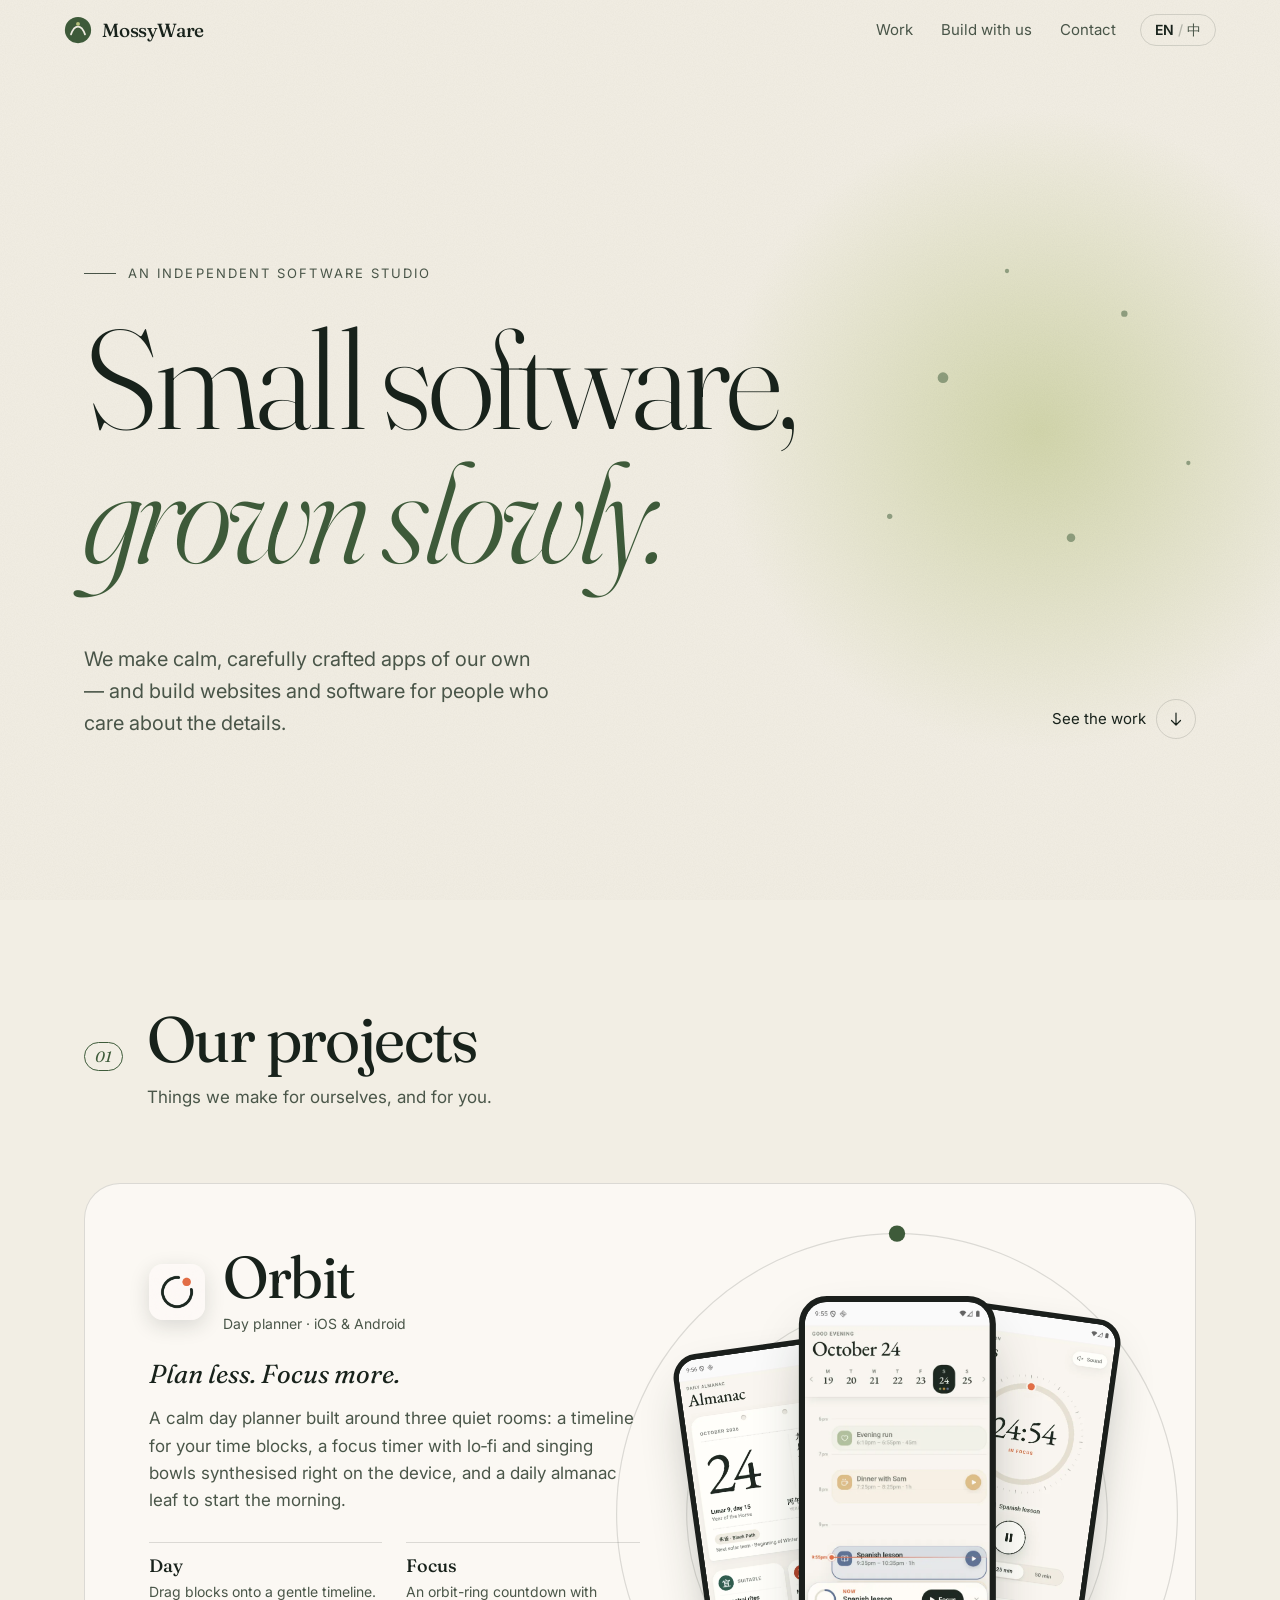
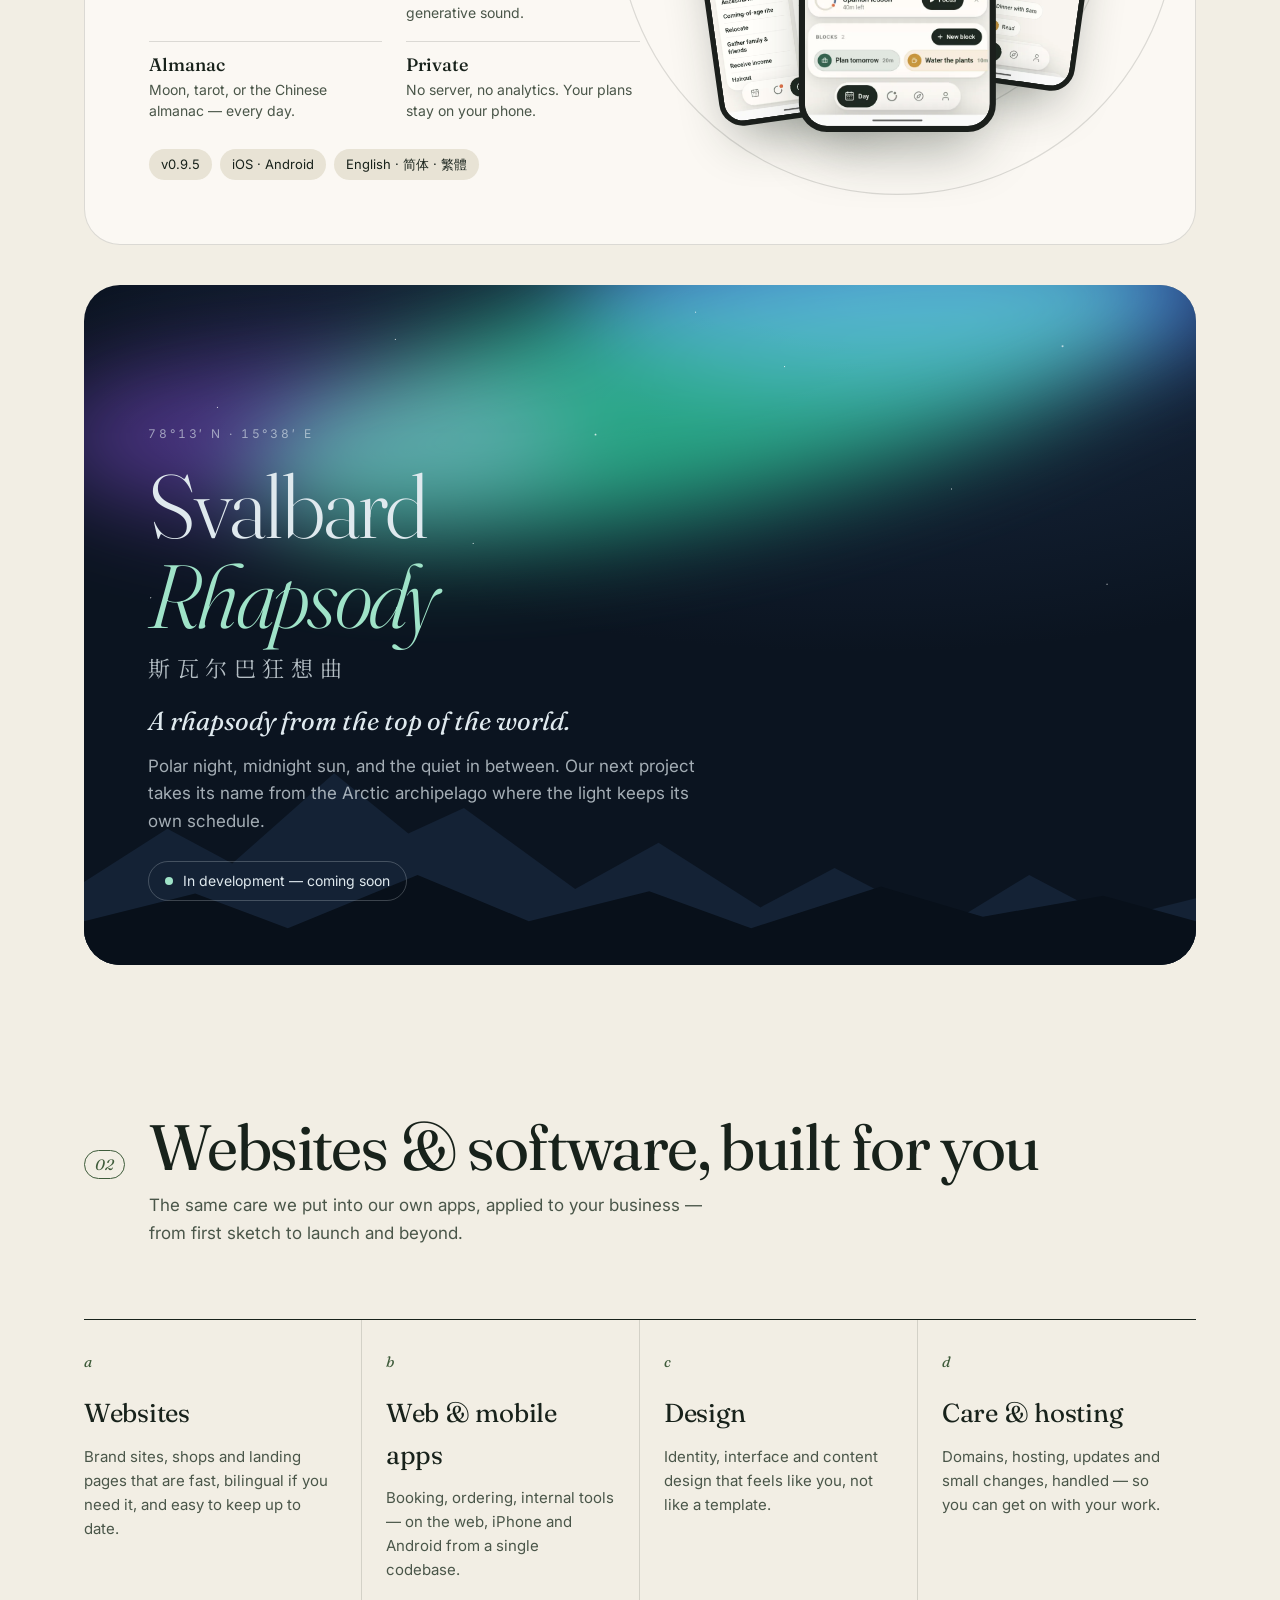
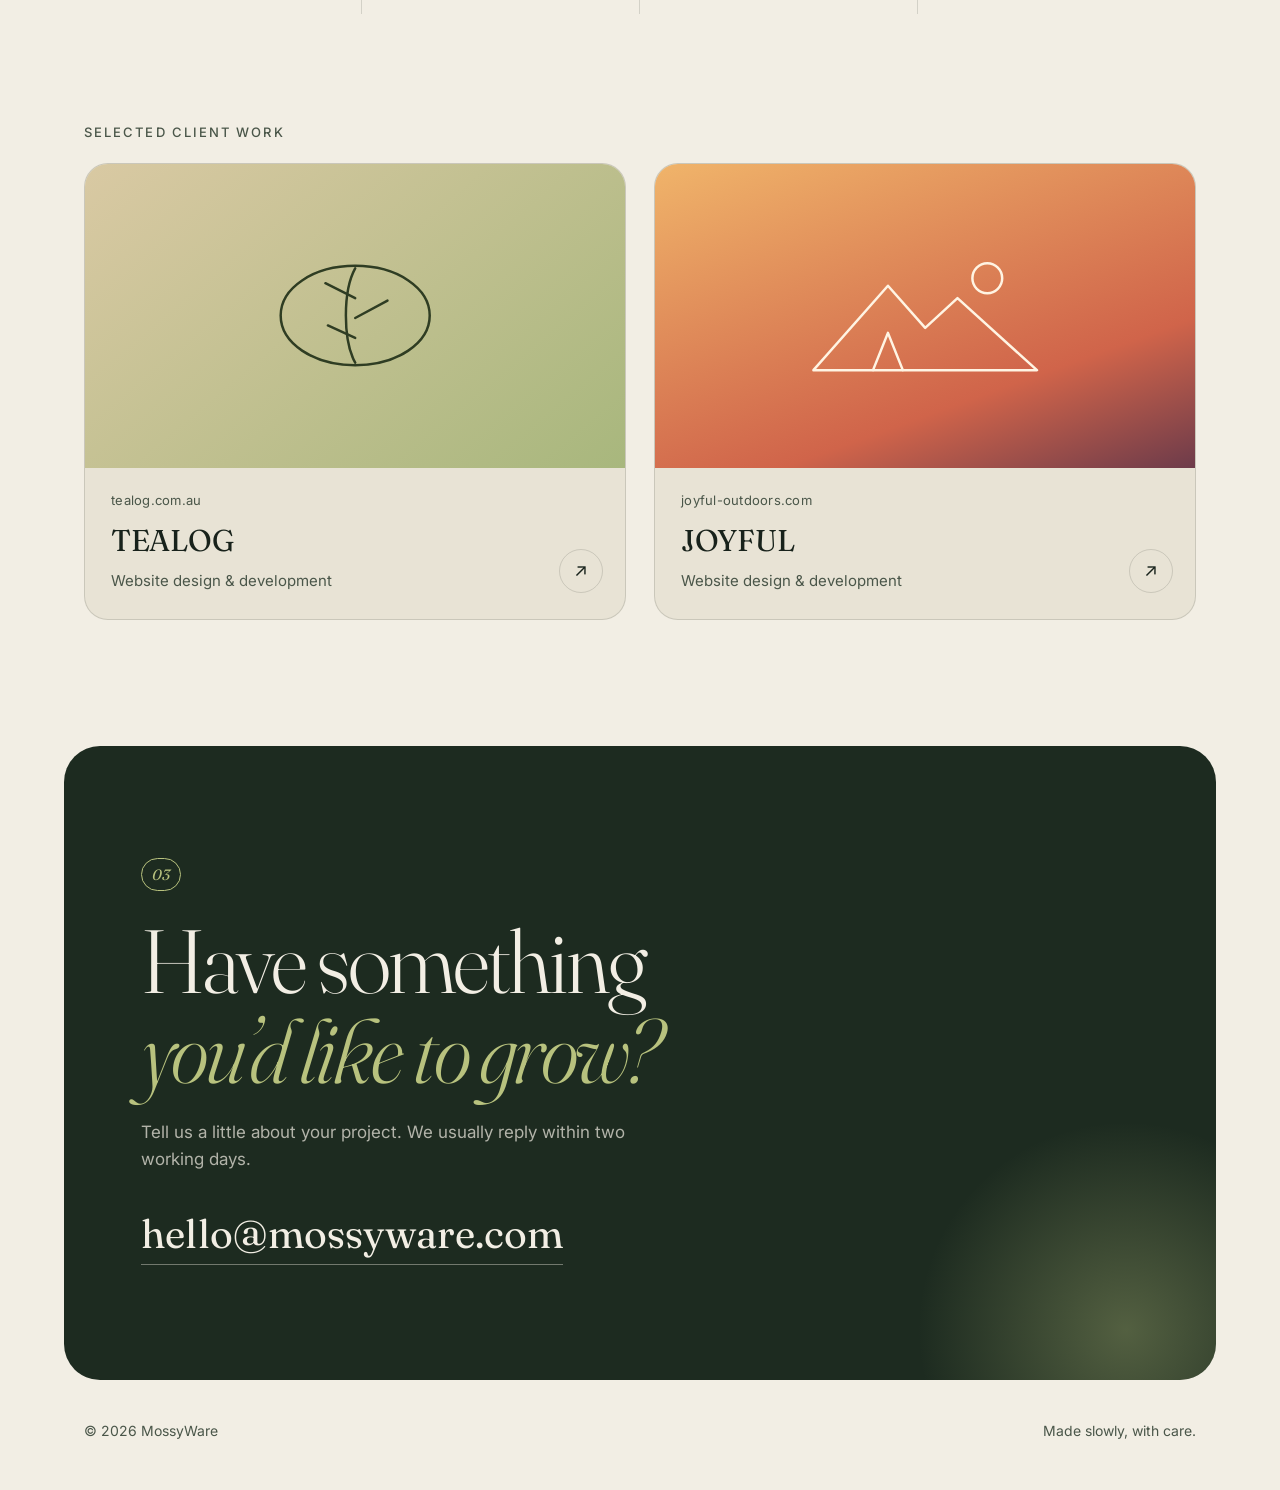
==== index.html @ 2962d7fa "Add mossyware.com site: bilingual one-pager with Orbit, Svalbard Rhapsody and client work Static HTM" ====
<!doctype html>
<html lang="en">
<head>
  <meta charset="UTF-8" />
  <meta name="viewport" content="width=device-width, initial-scale=1, viewport-fit=cover" />
  <title>MossyWare — Small software, grown slowly</title>
  <meta name="description" content="MossyWare is an independent software studio. Makers of Orbit and Svalbard Rhapsody, and builders of websites and apps for small businesses." />
  <meta name="theme-color" content="#f2eee4" />
  <meta property="og:title" content="MossyWare" />
  <meta property="og:description" content="Small software, grown slowly." />
  <meta property="og:url" content="https://mossyware.com/" />
  <link rel="icon" href="assets/favicon.svg" type="image/svg+xml" />

  <link rel="preconnect" href="https://fonts.googleapis.com" />
  <link rel="preconnect" href="https://fonts.gstatic.com" crossorigin />
  <link href="https://fonts.googleapis.com/css2?family=Fraunces:ital,opsz,wght@0,9..144,300..600;1,9..144,300..500&family=Inter:wght@400;500;600&family=Noto+Serif+SC:wght@400;600&display=swap" rel="stylesheet" />
  <link rel="stylesheet" href="styles.css" />
</head>
<body>
  <a class="skip" href="#work" data-i18n="skip">Skip to content</a>

  <header class="top">
    <a class="brand" href="#" aria-label="MossyWare">
      <svg class="brand-mark" viewBox="0 0 32 32" aria-hidden="true"><use href="#mark" /></svg>
      <span>MossyWare</span>
    </a>
    <nav class="nav" aria-label="Primary">
      <a href="#work" data-i18n="nav.work">Work</a>
      <a href="#studio" data-i18n="nav.studio">Build with us</a>
      <a href="#contact" data-i18n="nav.contact">Contact</a>
    </nav>
    <button class="lang" type="button" aria-label="Switch language / 切换语言">
      <span data-lang="en">EN</span><span class="lang-sep">/</span><span data-lang="zh">中</span>
    </button>
  </header>

  <main>
    <!-- Hero -->
    <section class="hero">
      <p class="eyebrow reveal" data-i18n="hero.eyebrow">An independent software studio</p>
      <h1 class="hero-title reveal">
        <span data-i18n="hero.l1">Small software,</span><br />
        <em data-i18n="hero.l2">grown slowly.</em>
      </h1>
      <div class="hero-foot reveal">
        <p class="hero-lede" data-i18n="hero.lede">We make calm, carefully crafted apps of our own — and build websites and software for people who care about the details.</p>
        <a class="scroll-cue" href="#work" aria-label="Scroll to work">
          <span data-i18n="hero.cue">See the work</span>
          <svg viewBox="0 0 24 24" aria-hidden="true"><path d="M12 4v16m0 0-6-6m6 6 6-6" /></svg>
        </a>
      </div>
      <svg class="hero-moss" viewBox="0 0 600 600" aria-hidden="true">
        <defs>
          <radialGradient id="mg" cx="50%" cy="50%" r="50%">
            <stop offset="0" stop-color="var(--lichen)" stop-opacity=".55" />
            <stop offset="1" stop-color="var(--lichen)" stop-opacity="0" />
          </radialGradient>
        </defs>
        <circle cx="300" cy="300" r="300" fill="url(#mg)" />
        <g class="spores">
          <circle cx="210" cy="250" r="5" /><circle cx="380" cy="190" r="3" /><circle cx="330" cy="400" r="4" />
          <circle cx="160" cy="380" r="2.5" /><circle cx="440" cy="330" r="2" /><circle cx="270" cy="150" r="2" />
        </g>
      </svg>
    </section>

    <!-- Work -->
    <section id="work" class="section">
      <header class="section-head reveal">
        <span class="section-no">01</span>
        <h2 data-i18n="work.title">Our projects</h2>
        <p data-i18n="work.sub">Things we make for ourselves, and for you.</p>
      </header>

      <!-- Orbit -->
      <article class="project orbit reveal">
        <div class="project-copy">
          <div class="project-id">
            <img src="assets/orbit/icon.png" width="56" height="56" alt="" />
            <div>
              <h3>Orbit</h3>
              <p class="tag" data-i18n="orbit.kind">Day planner · iOS & Android</p>
            </div>
          </div>
          <p class="project-tagline" data-i18n="orbit.tagline">Plan less. Focus more.</p>
          <p data-i18n="orbit.desc">A calm day planner built around three quiet rooms: a timeline for your time blocks, a focus timer with lo‑fi and singing bowls synthesised right on the device, and a daily almanac leaf to start the morning.</p>
          <ul class="features">
            <li><b data-i18n="orbit.f1t">Day</b><span data-i18n="orbit.f1">Drag blocks onto a gentle timeline.</span></li>
            <li><b data-i18n="orbit.f2t">Focus</b><span data-i18n="orbit.f2">An orbit-ring countdown with generative sound.</span></li>
            <li><b data-i18n="orbit.f3t">Almanac</b><span data-i18n="orbit.f3">Moon, tarot, or the Chinese almanac — every day.</span></li>
            <li><b data-i18n="orbit.f4t">Private</b><span data-i18n="orbit.f4">No server, no analytics. Your plans stay on your phone.</span></li>
          </ul>
          <p class="meta"><span>v0.9.5</span><span>iOS · Android</span><span>English · 简体 · 繁體</span></p>
        </div>
        <div class="orbit-stage" aria-hidden="true">
          <svg class="rings" viewBox="0 0 500 500">
            <circle cx="250" cy="250" r="240" /><circle cx="250" cy="250" r="180" /><circle cx="250" cy="250" r="120" />
            <g class="planet p1"><circle cx="250" cy="10" r="7" /></g>
            <g class="planet p2"><circle cx="250" cy="70" r="5" /></g>
          </svg>
          <figure class="phone ph-l"><img src="assets/orbit/04-almanac.webp" alt="" loading="lazy" width="540" height="1200" /></figure>
          <figure class="phone ph-c"><img src="assets/orbit/02-day.webp" alt="Orbit day view" loading="lazy" width="540" height="1200" /></figure>
          <figure class="phone ph-r"><img src="assets/orbit/03-focus.webp" alt="" loading="lazy" width="540" height="1200" /></figure>
        </div>
      </article>

      <!-- Svalbard Rhapsody -->
      <article class="project svalbard reveal">
        <div class="aurora" aria-hidden="true"><i></i><i></i><i></i></div>
        <div class="stars" aria-hidden="true"></div>
        <svg class="ridge" viewBox="0 0 1200 200" preserveAspectRatio="none" aria-hidden="true">
          <path d="M0 200V128l90-46 70 30 110-78 80 52 60-22 120 70 90-40 110 56 80-34 120 50 90-44 90 38 90-18v58Z" />
          <path class="ridge-front" d="M0 200v-38l120-24 100 30 140-46 120 40 130-26 110 32 140-36 110 26 130-18 100 22v38Z" />
        </svg>
        <div class="svalbard-copy">
          <p class="coords">78°13′ N · 15°38′ E</p>
          <h3>Svalbard <em>Rhapsody</em></h3>
          <p class="svalbard-cn" lang="zh-Hans">斯瓦尔巴狂想曲</p>
          <p class="project-tagline" data-i18n="sv.tagline">A rhapsody from the top of the world.</p>
          <p data-i18n="sv.desc">Polar night, midnight sun, and the quiet in between. Our next project takes its name from the Arctic archipelago where the light keeps its own schedule.</p>
          <p class="status"><span class="pulse"></span><span data-i18n="sv.status">In development — coming soon</span></p>
        </div>
      </article>
    </section>

    <!-- Studio / services -->
    <section id="studio" class="section studio">
      <header class="section-head reveal">
        <span class="section-no">02</span>
        <h2 data-i18n="studio.title">Websites & software, built for you</h2>
        <p data-i18n="studio.sub">The same care we put into our own apps, applied to your business — from first sketch to launch and beyond.</p>
      </header>

      <ol class="services reveal">
        <li>
          <span class="svc-no">a</span>
          <h3 data-i18n="svc.1t">Websites</h3>
          <p data-i18n="svc.1">Brand sites, shops and landing pages that are fast, bilingual if you need it, and easy to keep up to date.</p>
        </li>
        <li>
          <span class="svc-no">b</span>
          <h3 data-i18n="svc.2t">Web & mobile apps</h3>
          <p data-i18n="svc.2">Booking, ordering, internal tools — on the web, iPhone and Android from a single codebase.</p>
        </li>
        <li>
          <span class="svc-no">c</span>
          <h3 data-i18n="svc.3t">Design</h3>
          <p data-i18n="svc.3">Identity, interface and content design that feels like you, not like a template.</p>
        </li>
        <li>
          <span class="svc-no">d</span>
          <h3 data-i18n="svc.4t">Care & hosting</h3>
          <p data-i18n="svc.4">Domains, hosting, updates and small changes, handled — so you can get on with your work.</p>
        </li>
      </ol>

      <div class="cases">
        <h3 class="cases-title reveal" data-i18n="cases.title">Selected client work</h3>
        <div class="case-grid">
          <a class="case case-tea reveal" href="https://tealog.com.au" target="_blank" rel="noopener">
            <div class="case-art" aria-hidden="true">
              <svg viewBox="0 0 200 120"><path d="M40 60c0-22 26-40 60-40s60 18 60 40-26 40-60 40-60-18-60-40Z" /><path d="M100 22c-10 18-10 58 0 76" /><path d="M100 46 76 34M100 62l26-14M100 78 78 68" /></svg>
            </div>
            <div class="case-body">
              <p class="case-domain">tealog.com.au</p>
              <h4>TEALOG</h4>
              <p data-i18n="cases.tea">Website design & development</p>
            </div>
            <span class="case-arrow" aria-hidden="true">↗</span>
          </a>
          <a class="case case-joy reveal" href="https://joyful-outdoors.com" target="_blank" rel="noopener">
            <div class="case-art" aria-hidden="true">
              <svg viewBox="0 0 200 120"><path d="M10 104 70 36l30 34 26-24 64 58Z" /><circle cx="150" cy="30" r="12" /><path d="M58 104l12-30 12 30" /></svg>
            </div>
            <div class="case-body">
              <p class="case-domain">joyful-outdoors.com</p>
              <h4>JOYFUL</h4>
              <p data-i18n="cases.joy">Website design & development</p>
            </div>
            <span class="case-arrow" aria-hidden="true">↗</span>
          </a>
        </div>
      </div>
    </section>

    <!-- Contact -->
    <section id="contact" class="contact">
      <span class="section-no reveal">03</span>
      <h2 class="contact-title reveal">
        <span data-i18n="contact.l1">Have something</span><br />
        <em data-i18n="contact.l2">you'd like to grow?</em>
      </h2>
      <p class="reveal" data-i18n="contact.sub">Tell us a little about your project. We usually reply within two working days.</p>
      <a class="mail reveal" href="mailto:hello@mossyware.com">hello@mossyware.com</a>
    </section>
  </main>

  <footer class="foot">
    <span>© <span id="year">2026</span> MossyWare</span>
    <span data-i18n="foot">Made slowly, with care.</span>
  </footer>

  <svg width="0" height="0" style="position:absolute" aria-hidden="true">
    <symbol id="mark" viewBox="0 0 32 32">
      <circle cx="16" cy="16" r="15" fill="var(--moss)" />
      <path d="M8 21c2-6 5-9 8-9s6 3 8 9" fill="none" stroke="var(--paper)" stroke-width="2" stroke-linecap="round" />
      <circle cx="16" cy="9" r="2.2" fill="var(--lichen)" />
    </symbol>
  </svg>

  <script src="main.js"></script>
</body>
</html>
---- styles.css ----
:root {
  --paper: #f2eee4;
  --paper-2: #e8e3d5;
  --ink: #18221b;
  --ink-soft: #4a5649;
  --moss: #3e5b3a;
  --moss-deep: #1d2b20;
  --lichen: #b8c27e;
  --line: rgba(24, 34, 27, 0.14);
  --night: #0b1420;
  --ice: #dfe9ee;

  --serif: "Fraunces", "Noto Serif SC", Georgia, serif;
  --sans: "Inter", "PingFang SC", "Hiragino Sans GB", "Microsoft YaHei", system-ui, sans-serif;
  --gutter: clamp(16px, 5vw, 64px);
  --max: 1240px;
  --ease: cubic-bezier(0.2, 0.7, 0.2, 1);
}

*,
*::before,
*::after { box-sizing: border-box; }

html { scroll-behavior: smooth; -webkit-text-size-adjust: 100%; overflow-x: clip; }

body {
  margin: 0;
  background: var(--paper);
  color: var(--ink);
  font: 400 17px/1.6 var(--sans);
  -webkit-font-smoothing: antialiased;
  overflow-x: clip;
}

/* paper grain */
body::before {
  content: "";
  position: fixed;
  inset: 0;
  pointer-events: none;
  z-index: 100;
  opacity: 0.35;
  mix-blend-mode: multiply;
  background-image: url("data:image/svg+xml,%3Csvg xmlns='http://www.w3.org/2000/svg' width='160' height='160'%3E%3Cfilter id='n'%3E%3CfeTurbulence type='fractalNoise' baseFrequency='.9' numOctaves='2' stitchTiles='stitch'/%3E%3CfeColorMatrix values='0 0 0 0 0.3 0 0 0 0 0.3 0 0 0 0 0.25 0 0 0 .18 0'/%3E%3C/filter%3E%3Crect width='100%25' height='100%25' filter='url(%23n)'/%3E%3C/svg%3E");
}

html[lang^="zh"] body { letter-spacing: 0.01em; }
html[lang^="zh"] em { font-style: normal; }

img { max-width: 100%; display: block; }
a { color: inherit; }
h1, h2, h3, h4 { margin: 0; font-family: var(--serif); font-weight: 400; letter-spacing: -0.01em; }
p { margin: 0; }
em { font-style: italic; color: var(--moss); }

.skip {
  position: absolute; left: -9999px; top: 8px;
  background: var(--ink); color: var(--paper); padding: 8px 14px; border-radius: 6px; z-index: 200;
}
.skip:focus { left: 8px; }

/* ---------- header ---------- */
.top {
  position: sticky; top: 0; z-index: 50;
  display: flex; align-items: center; gap: 24px;
  padding: 14px var(--gutter);
  background: color-mix(in srgb, var(--paper) 82%, transparent);
  backdrop-filter: blur(12px) saturate(1.2);
  -webkit-backdrop-filter: blur(12px) saturate(1.2);
  border-bottom: 1px solid transparent;
  transition: border-color 0.3s;
}
.top.scrolled { border-color: var(--line); }

.brand {
  display: flex; align-items: center; gap: 10px;
  text-decoration: none; font: 500 19px/1 var(--serif); letter-spacing: -0.01em;
}
.brand-mark { width: 28px; height: 28px; }

.nav { display: flex; gap: 28px; margin-left: auto; }
.nav a {
  text-decoration: none; font-size: 15px; color: var(--ink-soft);
  position: relative; transition: color 0.2s;
}
.nav a::after {
  content: ""; position: absolute; left: 0; right: 0; bottom: -4px; height: 1px;
  background: currentColor; transform: scaleX(0); transform-origin: left; transition: transform 0.3s var(--ease);
}
.nav a:hover { color: var(--ink); }
.nav a:hover::after { transform: scaleX(1); }

.lang {
  display: inline-flex; align-items: center; gap: 4px;
  font: 500 14px/1 var(--sans); color: var(--ink-soft);
  background: transparent; border: 1px solid var(--line); border-radius: 999px;
  padding: 8px 14px; cursor: pointer; transition: border-color 0.2s, background 0.2s;
}
.lang:hover { border-color: var(--ink); }
.lang span[data-lang] { transition: color 0.2s; }
.lang .lang-sep { opacity: 0.35; }
html[lang="en"] .lang [data-lang="en"],
html[lang^="zh"] .lang [data-lang="zh"] { color: var(--ink); font-weight: 600; }

/* ---------- hero ---------- */
.hero {
  position: relative;
  max-width: var(--max); margin: 0 auto;
  min-height: calc(100svh - 64px);
  padding: clamp(64px, 12vh, 140px) var(--gutter) 64px;
  display: flex; flex-direction: column; justify-content: center;
}
.eyebrow {
  font-size: 13px; text-transform: uppercase; letter-spacing: 0.16em; color: var(--ink-soft);
  display: flex; align-items: center; gap: 12px; margin-bottom: 28px;
}
.eyebrow::before { content: ""; width: 32px; height: 1px; background: currentColor; }
.hero-title {
  font-size: clamp(52px, 11vw, 168px);
  line-height: 0.95; letter-spacing: -0.035em; font-weight: 300;
  position: relative; z-index: 1;
}
html[lang^="zh"] .hero-title { letter-spacing: 0; line-height: 1.12; font-weight: 400; }
.hero-title em { font-weight: 300; }
.hero-foot {
  display: flex; justify-content: space-between; align-items: flex-end; gap: 32px;
  margin-top: clamp(40px, 7vh, 80px); position: relative; z-index: 1;
}
.hero-lede { max-width: 36ch; font-size: clamp(17px, 1.6vw, 20px); color: var(--ink-soft); }
.scroll-cue {
  display: inline-flex; align-items: center; gap: 10px; flex: none;
  text-decoration: none; font-size: 15px;
}
.scroll-cue svg {
  width: 40px; height: 40px; padding: 10px; border: 1px solid var(--line); border-radius: 50%;
  fill: none; stroke: currentColor; stroke-width: 1.6; stroke-linecap: round; stroke-linejoin: round;
  transition: transform 0.3s var(--ease), background 0.3s;
}
.scroll-cue:hover svg { transform: translateY(4px); background: var(--lichen); border-color: transparent; }
.hero-moss {
  position: absolute; right: -8%; top: 6%;
  width: min(62vw, 640px); height: auto; pointer-events: none;
  animation: breathe 12s ease-in-out infinite;
}
.spores circle { fill: var(--moss); opacity: 0.5; }
@keyframes breathe { 50% { transform: scale(1.06) translate(-10px, 8px); } }

/* ---------- sections ---------- */
.section { max-width: var(--max); margin: 0 auto; padding: clamp(72px, 12vh, 140px) var(--gutter) 0; }
.section-head {
  display: grid; grid-template-columns: auto 1fr; column-gap: 24px; row-gap: 12px;
  align-items: baseline; margin-bottom: clamp(40px, 6vw, 72px);
}
.section-no {
  font: italic 400 15px/1 var(--serif); color: var(--moss);
  border: 1px solid currentColor; border-radius: 999px; padding: 6px 10px;
}
.section-head h2 { font-size: clamp(34px, 5vw, 64px); line-height: 1.05; letter-spacing: -0.025em; }
.section-head p { grid-column: 2; max-width: 52ch; color: var(--ink-soft); }

/* ---------- project cards ---------- */
.project {
  position: relative; overflow: hidden;
  border-radius: clamp(20px, 3vw, 36px);
  margin-bottom: clamp(24px, 4vw, 40px);
}
.project h3 { font-size: clamp(36px, 4.6vw, 60px); line-height: 1; letter-spacing: -0.03em; }
.project-tagline { font: italic 400 clamp(20px, 2.2vw, 26px)/1.3 var(--serif); margin: 22px 0 14px; }
html[lang^="zh"] .project-tagline { font-style: normal; }
.tag { font-size: 14px; color: var(--ink-soft); margin-top: 6px; }

/* Orbit */
.orbit {
  background: #fbf8f3;
  border: 1px solid var(--line);
  display: grid; grid-template-columns: 1.05fr 1fr; gap: 24px;
  padding: clamp(28px, 5vw, 64px);
}
.project-id { display: flex; align-items: center; gap: 18px; }
.project-id img { border-radius: 14px; box-shadow: 0 6px 20px rgba(29, 43, 32, 0.15); }
.project-copy > p:not(.project-tagline):not(.meta) { color: var(--ink-soft); max-width: 46ch; }
.features {
  list-style: none; padding: 0; margin: 28px 0;
  display: grid; grid-template-columns: 1fr 1fr; gap: 18px 24px;
}
.features li { border-top: 1px solid var(--line); padding-top: 12px; display: flex; flex-direction: column; gap: 4px; }
.features b { font: 500 18px/1.2 var(--serif); }
.features span { font-size: 14px; color: var(--ink-soft); line-height: 1.5; }
.meta { display: flex; flex-wrap: wrap; gap: 8px; font-size: 13px; }
.meta span { padding: 5px 12px; border-radius: 999px; background: var(--paper-2); }

.orbit-stage { position: relative; min-height: 520px; }
.rings {
  position: absolute; inset: 50% auto auto 50%; width: 125%; max-width: 640px;
  transform: translate(-50%, -50%);
  fill: none; stroke: var(--line); stroke-width: 1;
}
.rings .planet { transform-origin: 250px 250px; animation: spin 40s linear infinite; }
.rings .p2 { animation-duration: 26s; animation-direction: reverse; }
.rings .planet circle { fill: var(--moss); stroke: none; }
.rings .p2 circle { fill: var(--lichen); }
@keyframes spin { to { transform: rotate(360deg); } }

.phone {
  position: absolute; margin: 0; width: 42%; max-width: 230px;
  aspect-ratio: 540 / 1200; border-radius: 28px; overflow: hidden;
  border: 6px solid #1b1f1c; background: #1b1f1c;
  box-shadow: 0 30px 60px -20px rgba(29, 43, 32, 0.45);
  transition: transform 0.6s var(--ease);
}
.phone img { width: 100%; height: 100%; object-fit: cover; border-radius: 22px; }
.ph-c { left: 50%; top: 50%; transform: translate(-50%, -50%); z-index: 2; }
.ph-l { left: 4%; top: 50%; transform: translateY(-46%) rotate(-8deg) scale(0.86); }
.ph-r { right: 4%; top: 50%; transform: translateY(-54%) rotate(8deg) scale(0.86); }
.orbit:hover .ph-l { transform: translate(-12px, -46%) rotate(-11deg) scale(0.86); }
.orbit:hover .ph-r { transform: translate(12px, -54%) rotate(11deg) scale(0.86); }
.orbit:hover .ph-c { transform: translate(-50%, -52%); }

/* Svalbard Rhapsody */
.svalbard {
  background: radial-gradient(120% 90% at 70% 0%, #1a2c46 0%, var(--night) 60%);
  color: var(--ice);
  min-height: clamp(520px, 64vw, 680px);
  display: flex; align-items: flex-end;
  padding: clamp(28px, 5vw, 64px);
  isolation: isolate;
}
.svalbard em { color: #9fe3c8; }
.svalbard h3 em { font-style: italic; }
.svalbard h3 { font-weight: 300; font-size: clamp(44px, 7vw, 96px); }
.svalbard-copy { position: relative; z-index: 3; max-width: 560px; }
.svalbard-copy > p:not(.project-tagline):not(.coords):not(.status):not(.svalbard-cn) { color: rgba(223, 233, 238, 0.72); }
.svalbard-cn { font: 400 clamp(18px, 2vw, 22px)/1.4 "Noto Serif SC", serif; letter-spacing: 0.3em; margin-top: 12px; opacity: 0.8; }
.coords { font-size: 12px; letter-spacing: 0.24em; opacity: 0.6; margin-bottom: 18px; font-variant-numeric: tabular-nums; }
.status { display: inline-flex; align-items: center; gap: 10px; margin-top: 26px; font-size: 14px; padding: 8px 16px; border-radius: 999px; border: 1px solid rgba(223, 233, 238, 0.24); }
.pulse { width: 8px; height: 8px; border-radius: 50%; background: #9fe3c8; box-shadow: 0 0 0 0 rgba(159, 227, 200, 0.6); animation: pulse 2.4s infinite; }
@keyframes pulse { 70% { box-shadow: 0 0 0 10px rgba(159, 227, 200, 0); } 100% { box-shadow: 0 0 0 0 rgba(159, 227, 200, 0); } }

.aurora { position: absolute; inset: -20% -10% 30% -10%; z-index: 0; filter: blur(48px); opacity: 0.75; }
.aurora i {
  position: absolute; display: block; border-radius: 50%;
  mix-blend-mode: screen; animation: drift 18s ease-in-out infinite alternate;
}
.aurora i:nth-child(1) { width: 70%; height: 38%; left: 20%; top: 20%; background: #2fd3a0; transform: rotate(-12deg); }
.aurora i:nth-child(2) { width: 50%; height: 30%; left: 45%; top: 8%; background: #4a7cff; animation-duration: 24s; }
.aurora i:nth-child(3) { width: 40%; height: 26%; left: 5%; top: 34%; background: #9a5cff; opacity: 0.6; animation-duration: 30s; }
@keyframes drift {
  0% { transform: translate(0, 0) rotate(-12deg) scaleX(1); }
  100% { transform: translate(8%, 6%) rotate(4deg) scaleX(1.25); }
}
.stars {
  position: absolute; inset: 0; z-index: 1; opacity: 0.8;
  background-image:
    radial-gradient(1px 1px at 12% 18%, #fff, transparent),
    radial-gradient(1px 1px at 28% 8%, #fff, transparent),
    radial-gradient(1.5px 1.5px at 46% 22%, #fff, transparent),
    radial-gradient(1px 1px at 63% 12%, #fff, transparent),
    radial-gradient(1px 1px at 78% 30%, #fff, transparent),
    radial-gradient(1.5px 1.5px at 88% 9%, #fff, transparent),
    radial-gradient(1px 1px at 92% 44%, #fff, transparent),
    radial-gradient(1px 1px at 35% 38%, #fff, transparent),
    radial-gradient(1px 1px at 6% 46%, #fff, transparent),
    radial-gradient(1px 1px at 55% 4%, #fff, transparent);
  animation: twinkle 6s ease-in-out infinite alternate;
}
@keyframes twinkle { to { opacity: 0.4; } }
.ridge { position: absolute; left: 0; right: 0; bottom: 0; width: 100%; height: 34%; z-index: 2; }
.ridge path { fill: #142235; }
.ridge .ridge-front { fill: #08101a; }

/* ---------- studio ---------- */
.services {
  list-style: none; padding: 0; margin: 0;
  display: grid; grid-template-columns: repeat(4, 1fr);
  border-top: 1px solid var(--ink);
}
.services li { padding: 28px 24px 32px 0; border-right: 1px solid var(--line); }
.services li + li { padding-left: 24px; }
.services li:last-child { border-right: 0; }
.svc-no { font: italic 400 15px/1 var(--serif); color: var(--moss); }
.services h3 { font-size: 26px; margin: 18px 0 10px; }
.services p { font-size: 15px; color: var(--ink-soft); }

.cases { margin-top: clamp(64px, 9vw, 112px); }
.cases-title {
  font: 500 13px/1 var(--sans); text-transform: uppercase; letter-spacing: 0.16em; color: var(--ink-soft);
  margin-bottom: 24px;
}
.case-grid { display: grid; grid-template-columns: 1fr 1fr; gap: clamp(16px, 2.5vw, 28px); }
.case {
  position: relative; display: flex; flex-direction: column;
  text-decoration: none; border-radius: 24px; overflow: hidden;
  background: var(--paper-2); border: 1px solid var(--line);
  transition: transform 0.5s var(--ease), box-shadow 0.5s var(--ease);
}
.case:hover { transform: translateY(-6px); box-shadow: 0 30px 50px -30px rgba(29, 43, 32, 0.45); }
.case-art { aspect-ratio: 16 / 9; display: grid; place-items: center; overflow: hidden; }
.case-art svg {
  width: 46%; fill: none; stroke-width: 2; stroke-linecap: round; stroke-linejoin: round;
  transition: transform 0.8s var(--ease);
}
.case:hover .case-art svg { transform: scale(1.08) rotate(-2deg); }
.case-tea .case-art { background: linear-gradient(140deg, #d9c9a3, #a8b77d); }
.case-tea .case-art svg { stroke: #2f3d23; }
.case-joy .case-art { background: linear-gradient(160deg, #f0b46a, #d0644a 70%, #6d3b4a); }
.case-joy .case-art svg { stroke: #fff4e3; }
.case-body { padding: 22px 26px 26px; }
.case-domain { font-size: 13px; color: var(--ink-soft); letter-spacing: 0.02em; }
.case h4 { font-size: 30px; margin: 6px 0 4px; }
.case-body p:last-child { font-size: 15px; color: var(--ink-soft); }
.case-arrow {
  position: absolute; right: 22px; bottom: 26px;
  width: 44px; height: 44px; display: grid; place-items: center;
  border-radius: 50%; border: 1px solid var(--line); font-size: 18px;
  transition: background 0.3s, color 0.3s, transform 0.3s var(--ease);
}
.case:hover .case-arrow { background: var(--ink); color: var(--paper); transform: rotate(45deg); }

/* ---------- contact ---------- */
.contact {
  margin: clamp(96px, 14vh, 160px) var(--gutter) 0;
  padding: clamp(56px, 9vw, 120px) clamp(24px, 6vw, 96px);
  background: var(--moss-deep); color: var(--paper);
  border-radius: clamp(20px, 3vw, 36px);
  position: relative; overflow: hidden;
}
@media (min-width: 1368px) { .contact { max-width: calc(var(--max) - 2 * 64px); margin-left: auto; margin-right: auto; } }
.contact::after {
  content: ""; position: absolute; right: -120px; bottom: -160px; width: 420px; height: 420px; border-radius: 50%;
  background: radial-gradient(circle, rgba(184, 194, 126, 0.35), transparent 70%);
}
.contact .section-no { color: var(--lichen); }
.contact-title { font-size: clamp(40px, 7vw, 96px); line-height: 1; letter-spacing: -0.03em; font-weight: 300; margin: 28px 0 24px; }
html[lang^="zh"] .contact-title { line-height: 1.2; letter-spacing: 0; }
.contact em { color: var(--lichen); }
.contact p { color: rgba(242, 238, 228, 0.7); max-width: 48ch; }
.mail {
  display: inline-block; margin-top: 36px; position: relative; z-index: 1;
  font: 400 clamp(22px, 3.4vw, 40px)/1.2 var(--serif); text-decoration: none;
  border-bottom: 1px solid rgba(242, 238, 228, 0.4); padding-bottom: 6px;
  transition: border-color 0.3s, color 0.3s;
  word-break: break-all;
}
.mail:hover { color: var(--lichen); border-color: var(--lichen); }

.foot {
  max-width: var(--max); margin: 0 auto;
  display: flex; justify-content: space-between; gap: 16px; flex-wrap: wrap;
  padding: 40px var(--gutter) 48px; font-size: 14px; color: var(--ink-soft);
}

/* ---------- reveal ---------- */
.js .reveal { opacity: 0; transform: translateY(28px); transition: opacity 1s var(--ease), transform 1s var(--ease); }
.js .reveal.in { opacity: 1; transform: none; }

/* language swap fade */
[data-i18n] { transition: opacity 0.25s; }
.swapping [data-i18n] { opacity: 0; }

/* ---------- responsive ---------- */
@media (max-width: 960px) {
  .orbit { grid-template-columns: 1fr; }
  .orbit-stage { min-height: 460px; }
  .services { grid-template-columns: 1fr 1fr; }
  .services li:nth-child(2) { border-right: 0; }
  .services li:nth-child(3) { padding-left: 0; }
  .services li:nth-child(n + 3) { border-top: 1px solid var(--line); }
}

@media (max-width: 680px) {
  body { font-size: 16px; }
  .nav { display: none; }
  .lang { margin-left: auto; }
  .hero { min-height: auto; padding-top: 72px; }
  .hero-foot { flex-direction: column; align-items: flex-start; }
  .hero-moss { width: 90vw; right: -30%; top: 2%; }
  .section-head { grid-template-columns: 1fr; }
  .section-head p { grid-column: 1; }
  .section-no { justify-self: start; }
  .features { grid-template-columns: 1fr; }
  .orbit-stage { min-height: 400px; }
  .phone { width: 46%; border-width: 4px; border-radius: 22px; }
  .phone img { border-radius: 18px; }
  .ph-l { left: -2%; }
  .ph-r { right: -2%; }
  .svalbard { min-height: 600px; }
  .services { grid-template-columns: 1fr; }
  .services li, .services li + li { padding: 22px 0; border-right: 0; }
  .services li + li { border-top: 1px solid var(--line); }
  .case-grid { grid-template-columns: 1fr; }
  .contact { margin-left: 16px; margin-right: 16px; }
}

@media (prefers-reduced-motion: reduce) {
  html { scroll-behavior: auto; }
  *, *::before, *::after { animation: none !important; transition: none !important; }
  .js .reveal { opacity: 1; transform: none; }
}
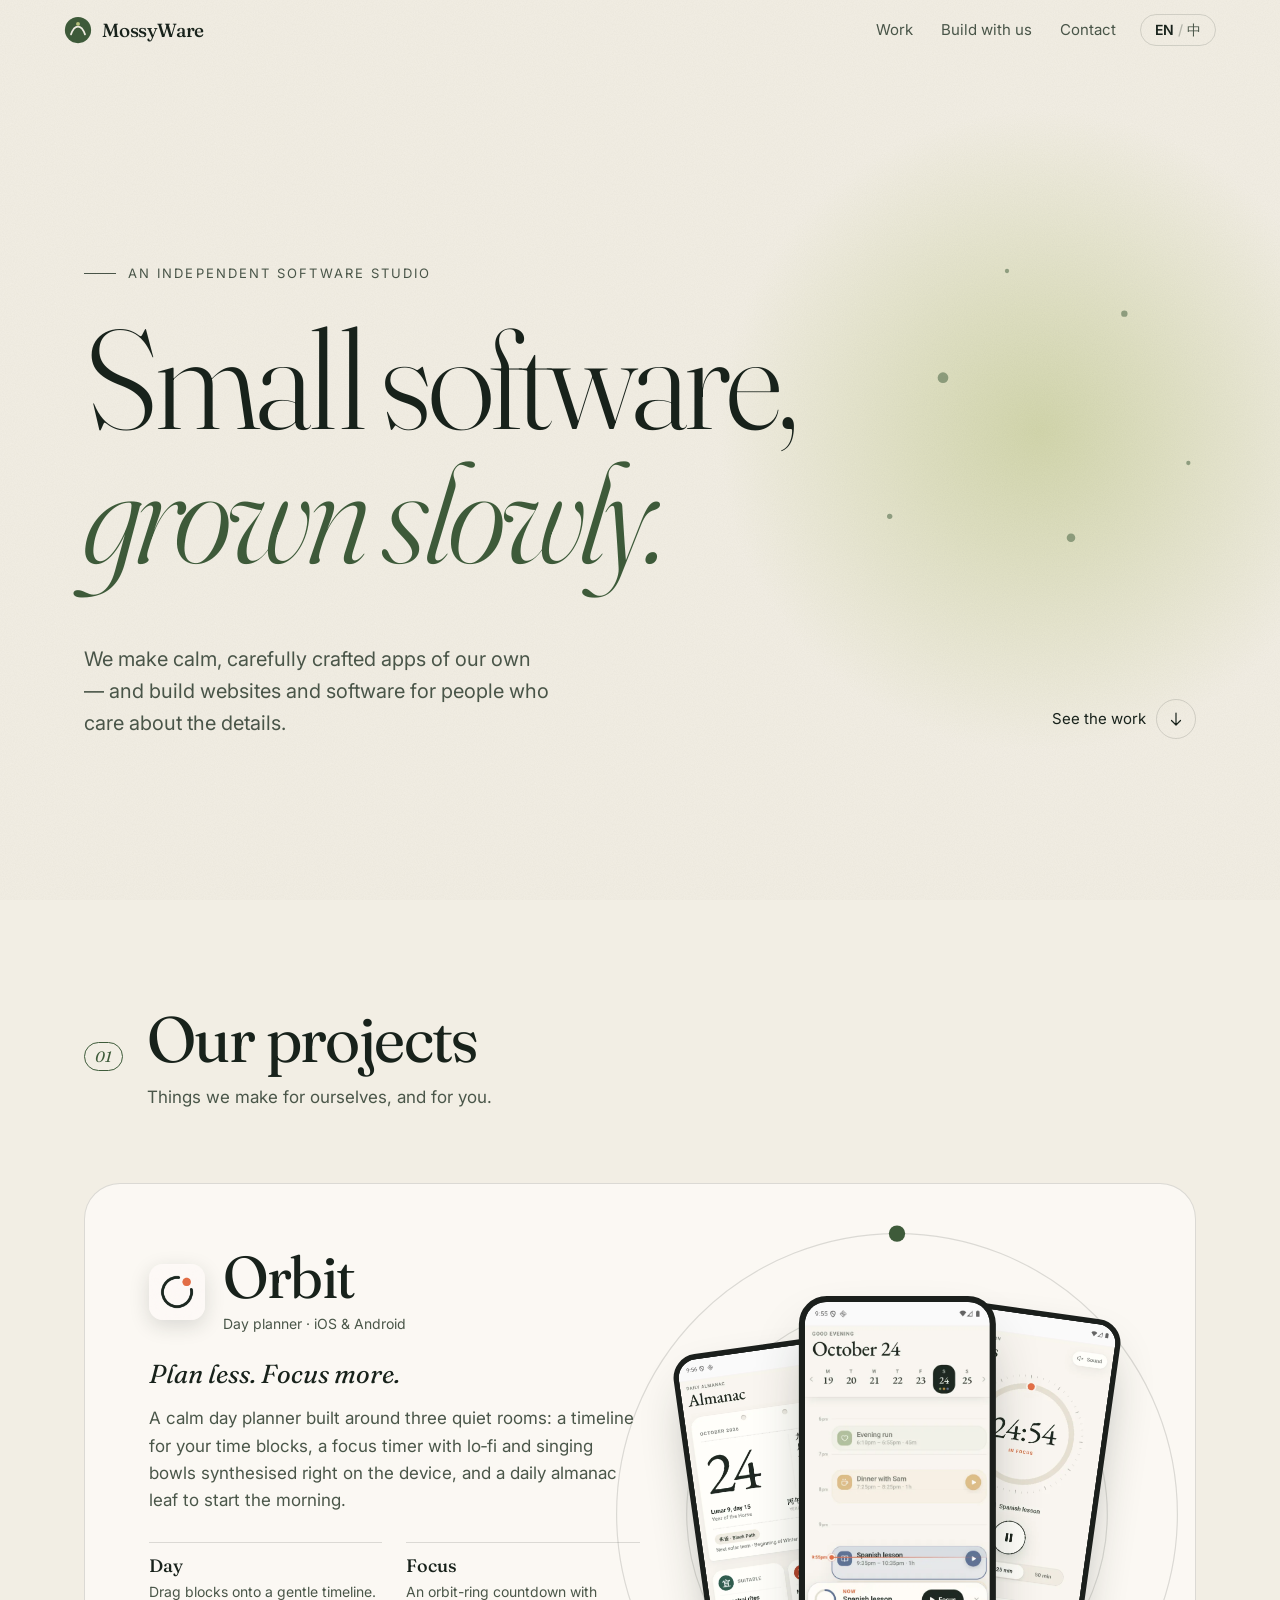
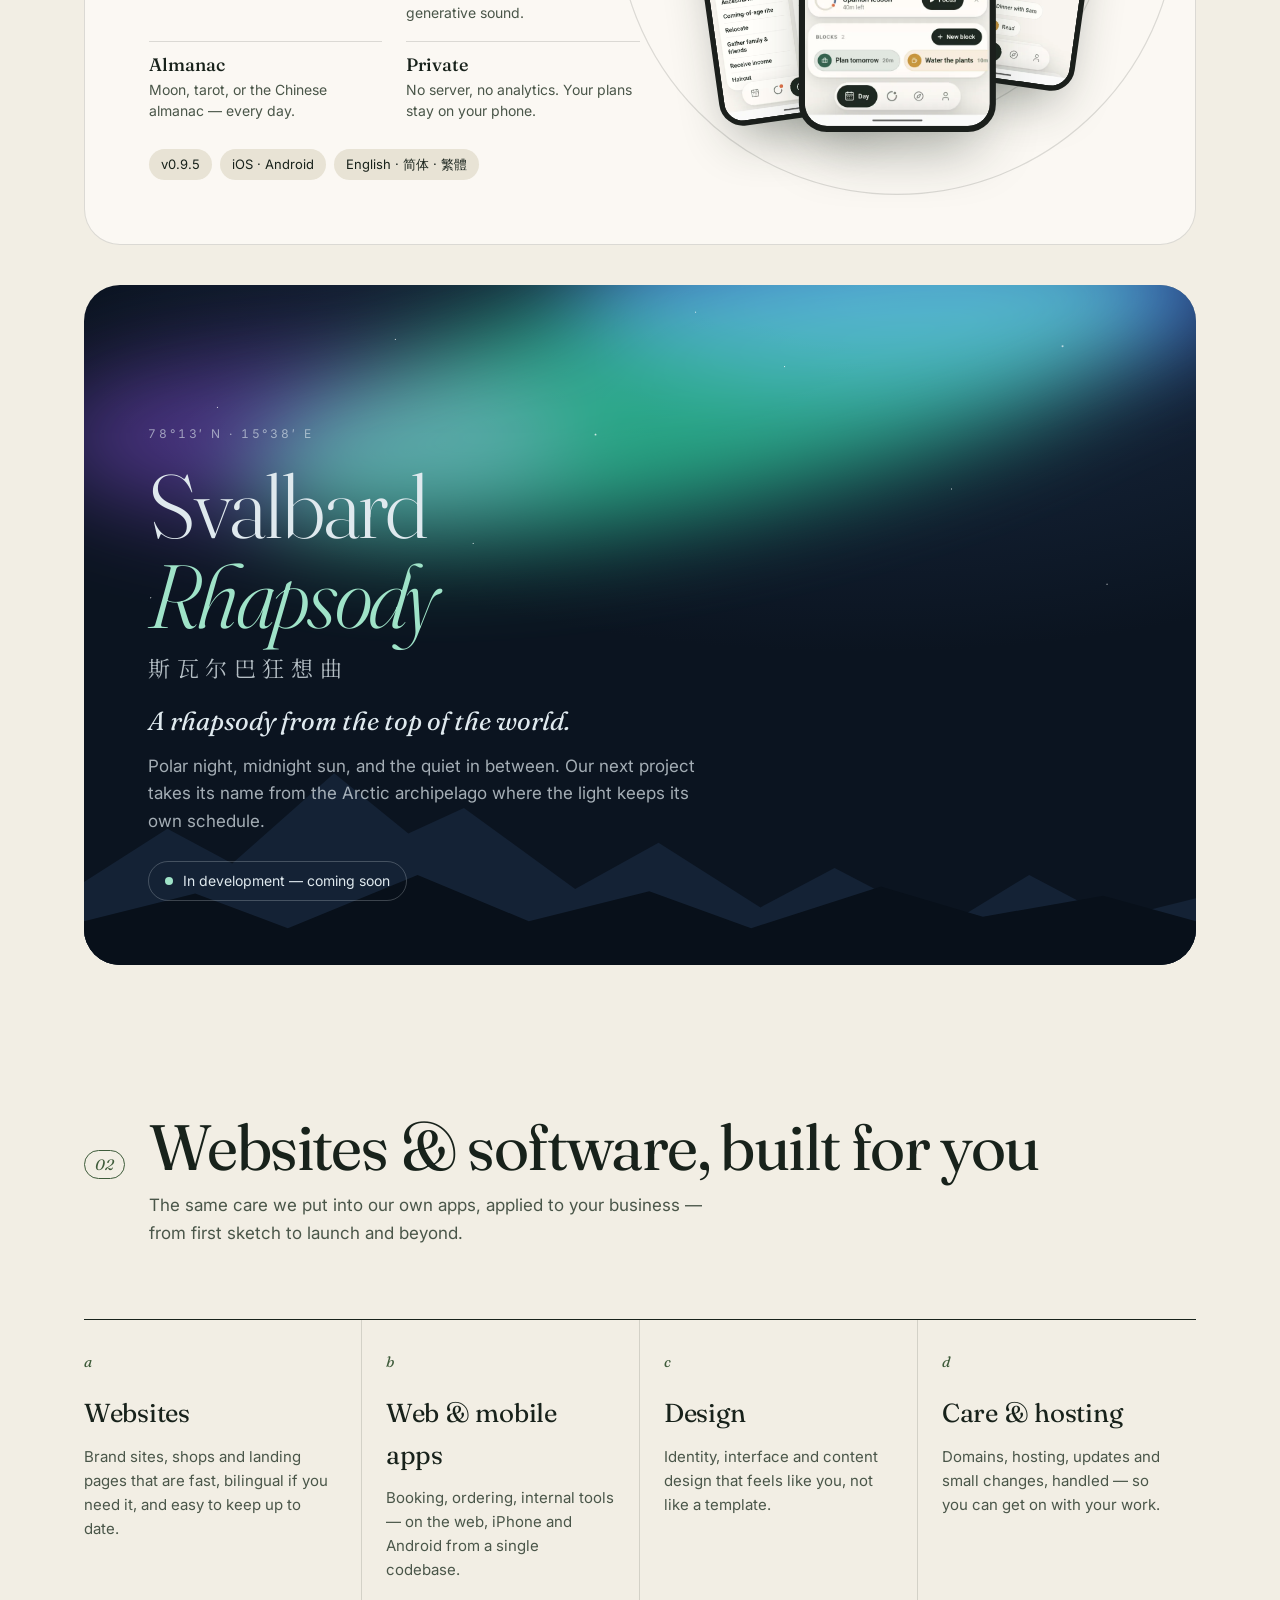
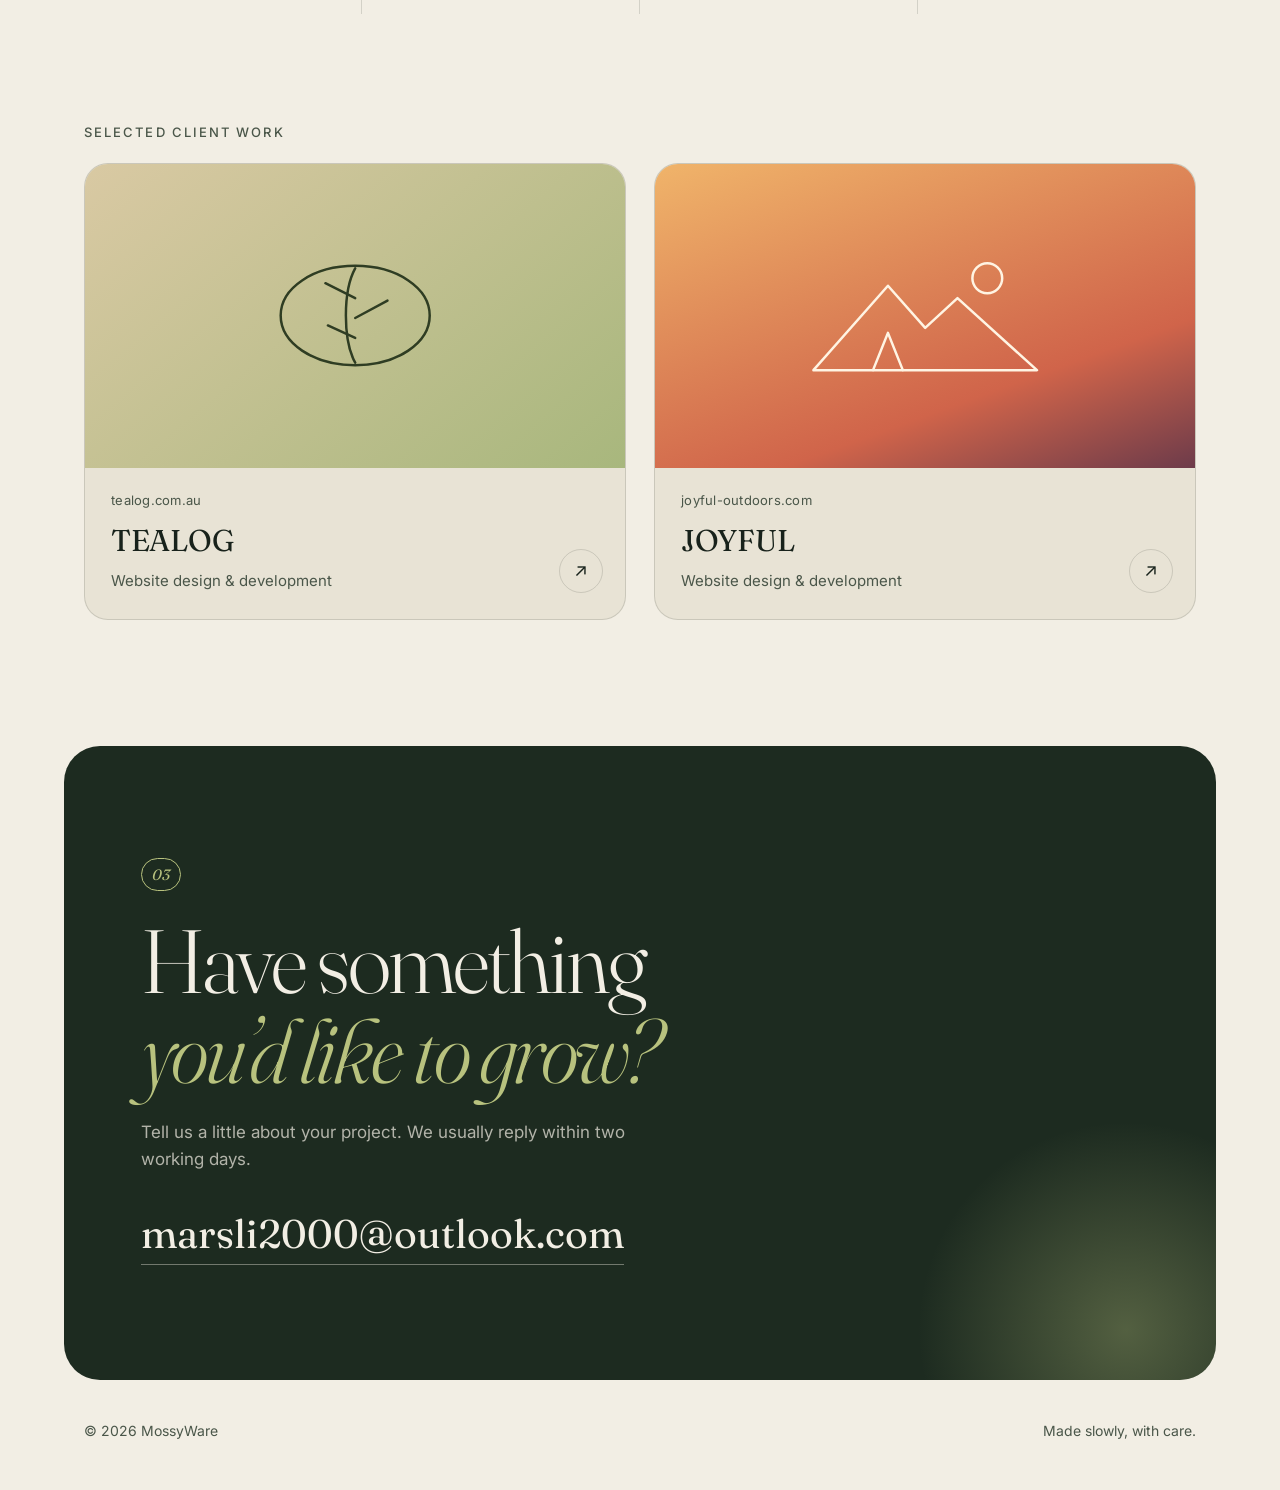
==== commit 6be66643: "Use marsli2000@outlook.com as the contact email Co-Authored-By: Claude Opus 5.5 <noreply@anthropic.c" ====
--- a/index.html
+++ b/index.html
@@ -191,7 +191,7 @@
         <em data-i18n="contact.l2">you'd like to grow?</em>
       </h2>
       <p class="reveal" data-i18n="contact.sub">Tell us a little about your project. We usually reply within two working days.</p>
-      <a class="mail reveal" href="mailto:hello@mossyware.com">hello@mossyware.com</a>
+      <a class="mail reveal" href="mailto:marsli2000@outlook.com">marsli2000@outlook.com</a>
     </section>
   </main>
 
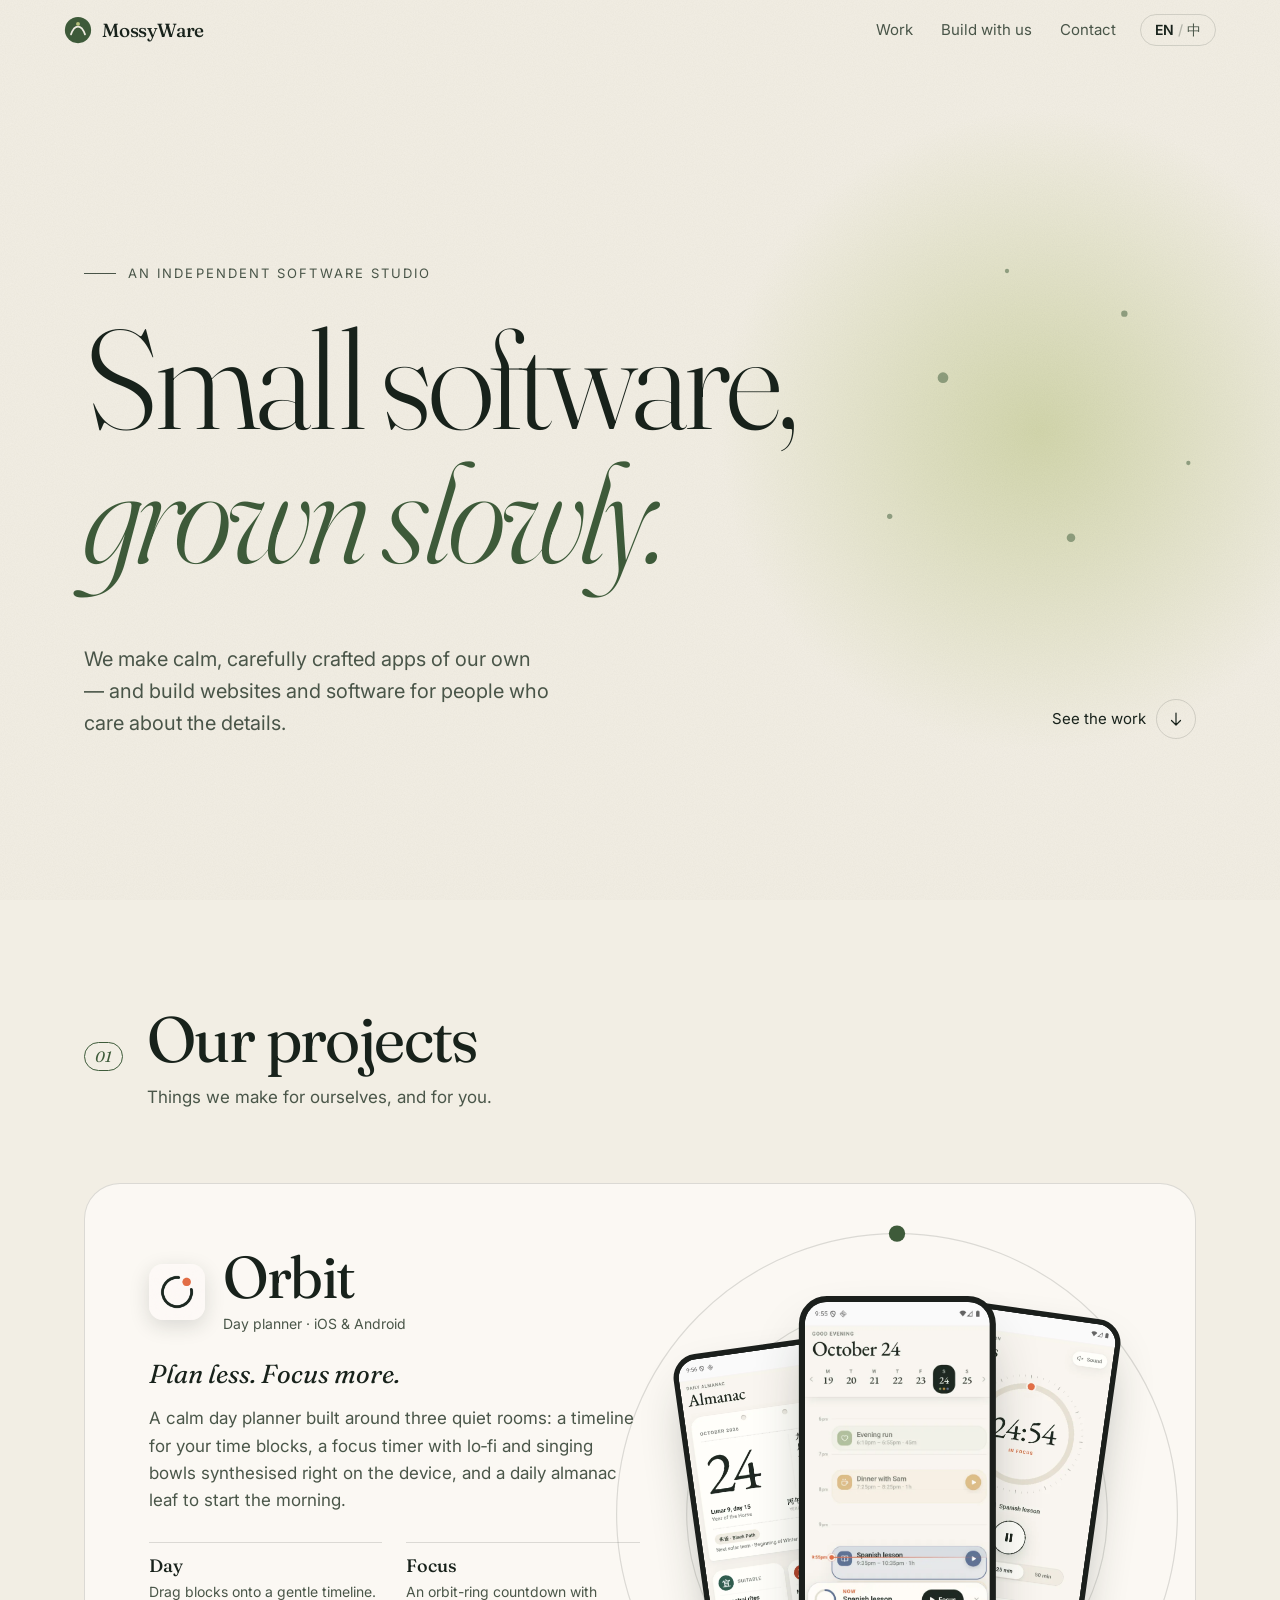
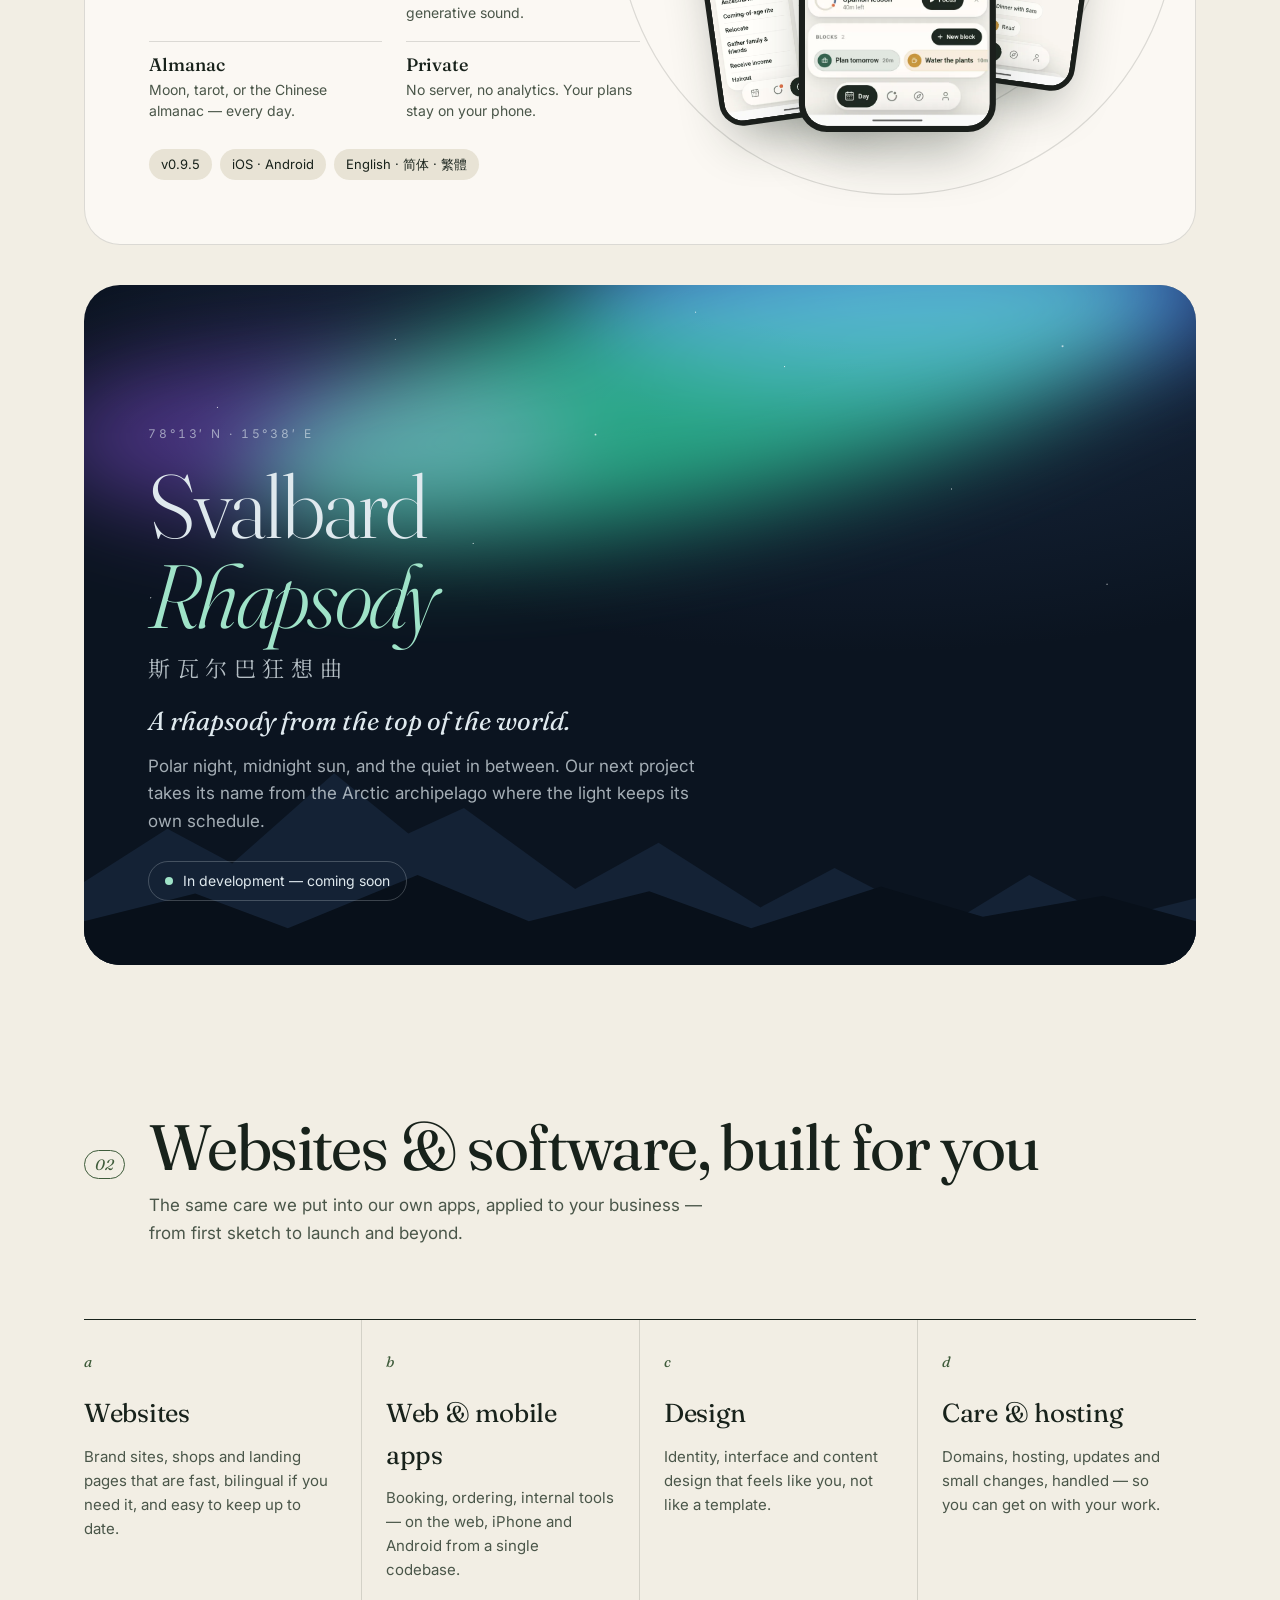
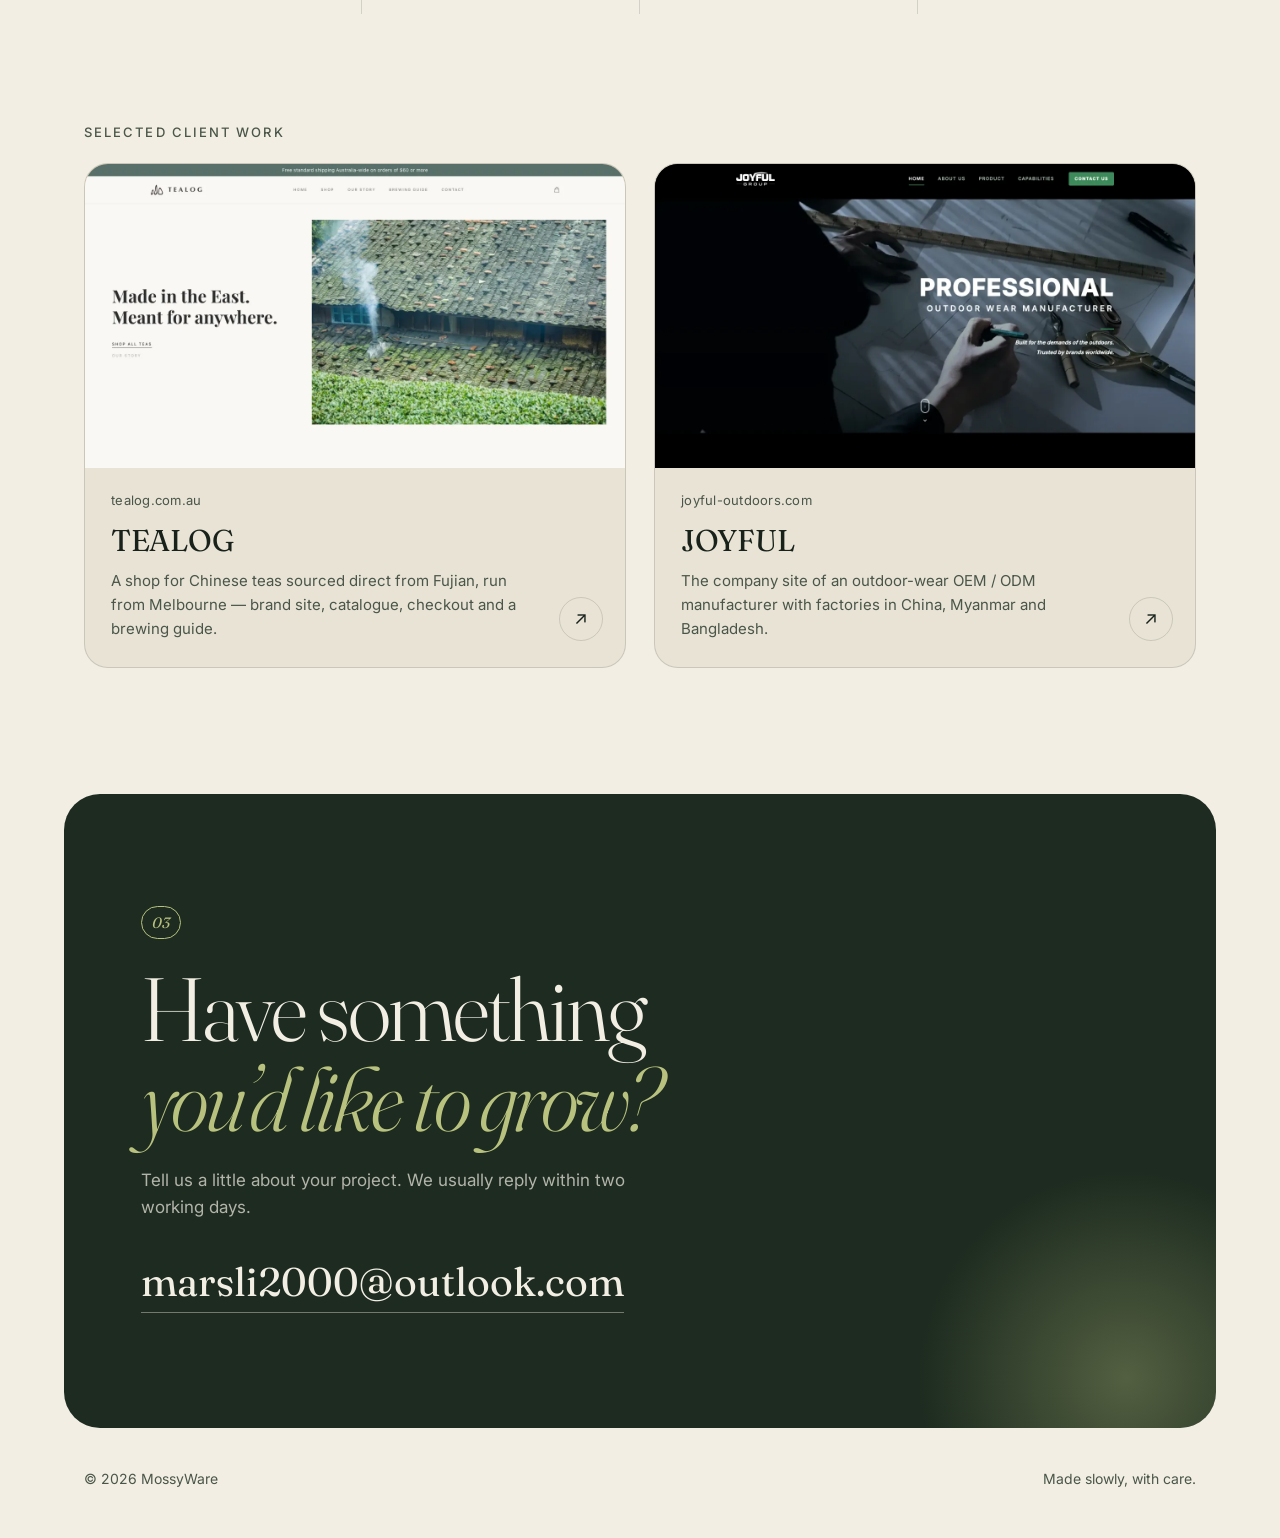
==== commit 591caf46: "Show real screenshots and descriptions for client case studies Replace the TEALOG and JOYFUL placeho" ====
--- a/index.html
+++ b/index.html
@@ -158,24 +158,20 @@
         <h3 class="cases-title reveal" data-i18n="cases.title">Selected client work</h3>
         <div class="case-grid">
           <a class="case case-tea reveal" href="https://tealog.com.au" target="_blank" rel="noopener">
-            <div class="case-art" aria-hidden="true">
-              <svg viewBox="0 0 200 120"><path d="M40 60c0-22 26-40 60-40s60 18 60 40-26 40-60 40-60-18-60-40Z" /><path d="M100 22c-10 18-10 58 0 76" /><path d="M100 46 76 34M100 62l26-14M100 78 78 68" /></svg>
-            </div>
+            <div class="case-art"><img src="assets/cases/tealog.webp" alt="TEALOG homepage" loading="lazy" width="1280" height="720" /></div>
             <div class="case-body">
               <p class="case-domain">tealog.com.au</p>
               <h4>TEALOG</h4>
-              <p data-i18n="cases.tea">Website design & development</p>
+              <p data-i18n="cases.tea">A shop for Chinese teas sourced direct from Fujian, run from Melbourne — brand site, catalogue, checkout and a brewing guide.</p>
             </div>
             <span class="case-arrow" aria-hidden="true">↗</span>
           </a>
           <a class="case case-joy reveal" href="https://joyful-outdoors.com" target="_blank" rel="noopener">
-            <div class="case-art" aria-hidden="true">
-              <svg viewBox="0 0 200 120"><path d="M10 104 70 36l30 34 26-24 64 58Z" /><circle cx="150" cy="30" r="12" /><path d="M58 104l12-30 12 30" /></svg>
-            </div>
+            <div class="case-art"><img src="assets/cases/joyful.webp" alt="JOYFUL GROUP homepage" loading="lazy" width="1280" height="720" /></div>
             <div class="case-body">
               <p class="case-domain">joyful-outdoors.com</p>
               <h4>JOYFUL</h4>
-              <p data-i18n="cases.joy">Website design & development</p>
+              <p data-i18n="cases.joy">The company site of an outdoor-wear OEM / ODM manufacturer with factories in China, Myanmar and Bangladesh.</p>
             </div>
             <span class="case-arrow" aria-hidden="true">↗</span>
           </a>
--- a/styles.css
+++ b/styles.css
@@ -295,16 +295,14 @@
 }
 .case:hover { transform: translateY(-6px); box-shadow: 0 30px 50px -30px rgba(29, 43, 32, 0.45); }
 .case-art { aspect-ratio: 16 / 9; display: grid; place-items: center; overflow: hidden; }
-.case-art svg {
-  width: 46%; fill: none; stroke-width: 2; stroke-linecap: round; stroke-linejoin: round;
-  transition: transform 0.8s var(--ease);
-}
-.case:hover .case-art svg { transform: scale(1.08) rotate(-2deg); }
-.case-tea .case-art { background: linear-gradient(140deg, #d9c9a3, #a8b77d); }
-.case-tea .case-art svg { stroke: #2f3d23; }
-.case-joy .case-art { background: linear-gradient(160deg, #f0b46a, #d0644a 70%, #6d3b4a); }
-.case-joy .case-art svg { stroke: #fff4e3; }
-.case-body { padding: 22px 26px 26px; }
+.case-art img {
+  width: 100%; height: 100%; object-fit: cover; object-position: top center; display: block;
+  transition: transform 0.8s cubic-bezier(.2, .7, .2, 1);
+}
+.case:hover .case-art img { transform: scale(1.04); }
+.case-tea .case-art { background: #d9c9a3; }
+.case-joy .case-art { background: #1a1a1a; }
+.case-body { padding: 22px 82px 26px 26px; }
 .case-domain { font-size: 13px; color: var(--ink-soft); letter-spacing: 0.02em; }
 .case h4 { font-size: 30px; margin: 6px 0 4px; }
 .case-body p:last-child { font-size: 15px; color: var(--ink-soft); }
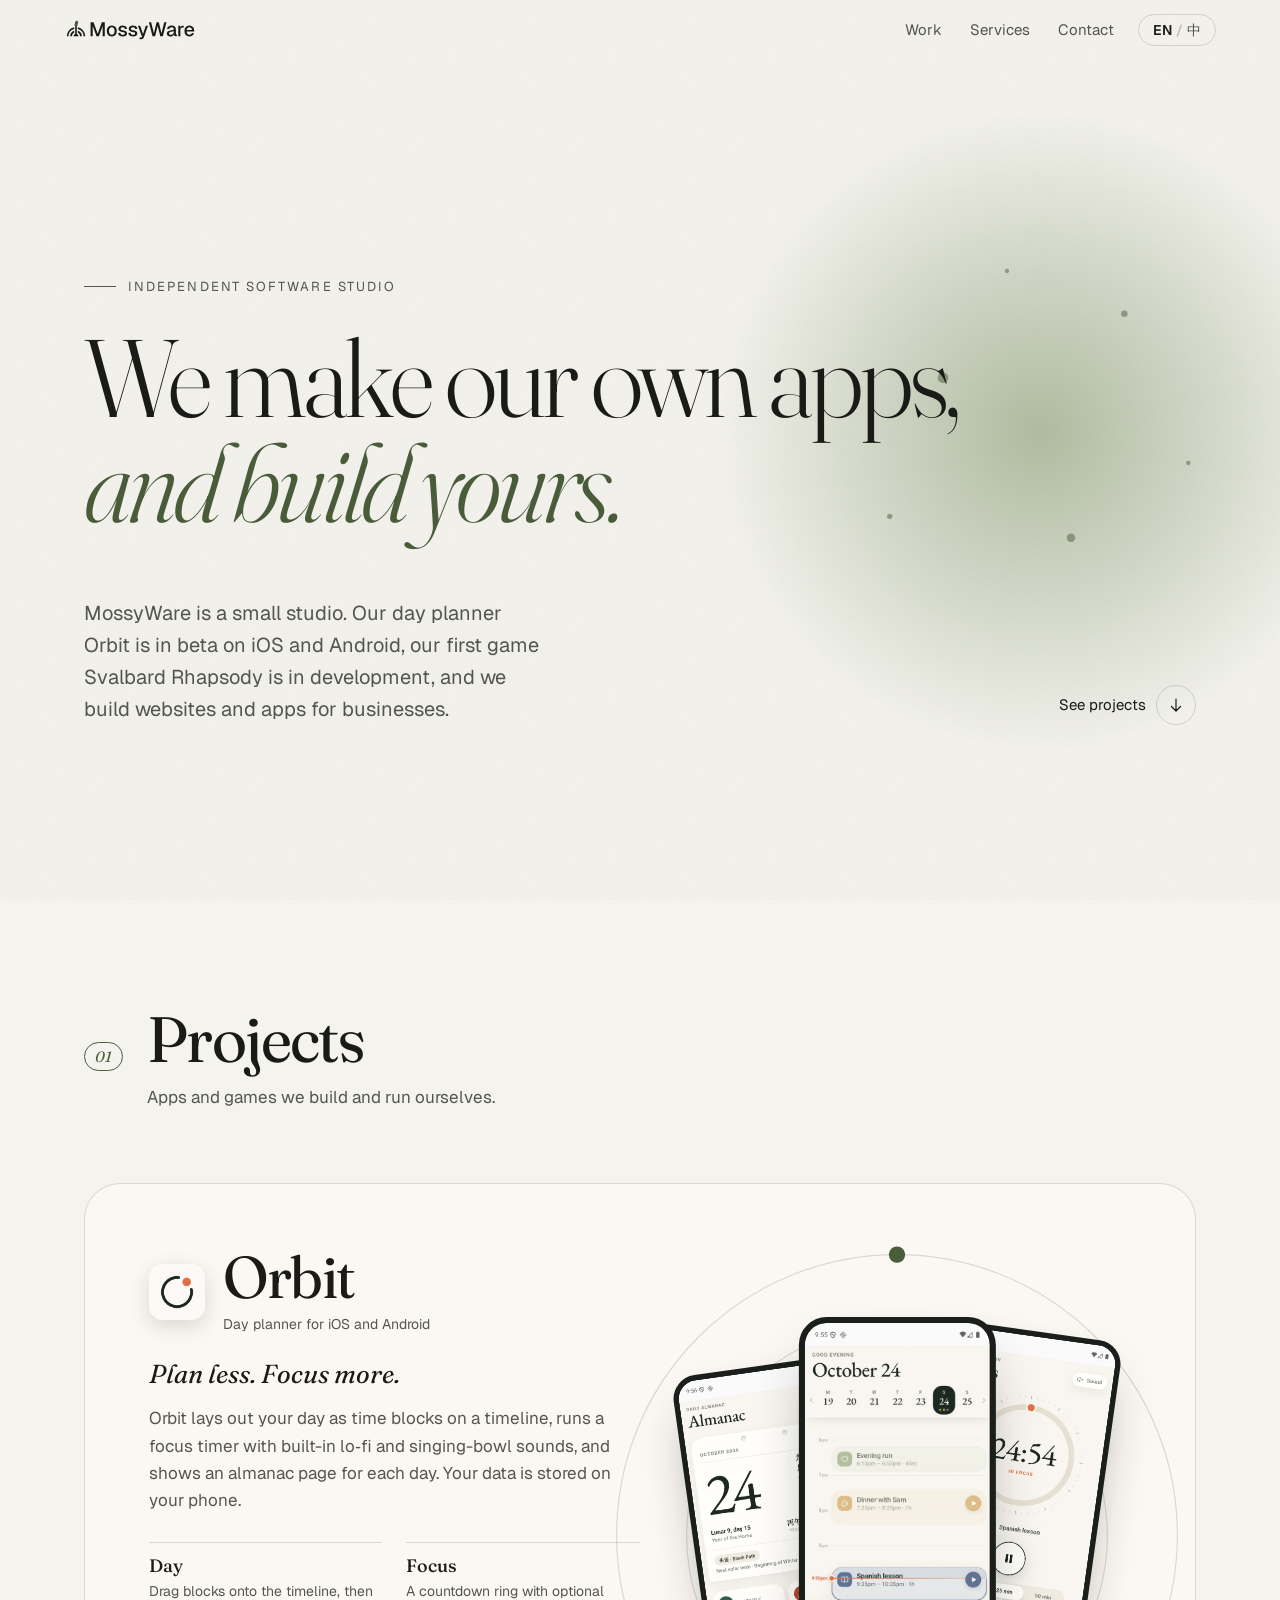
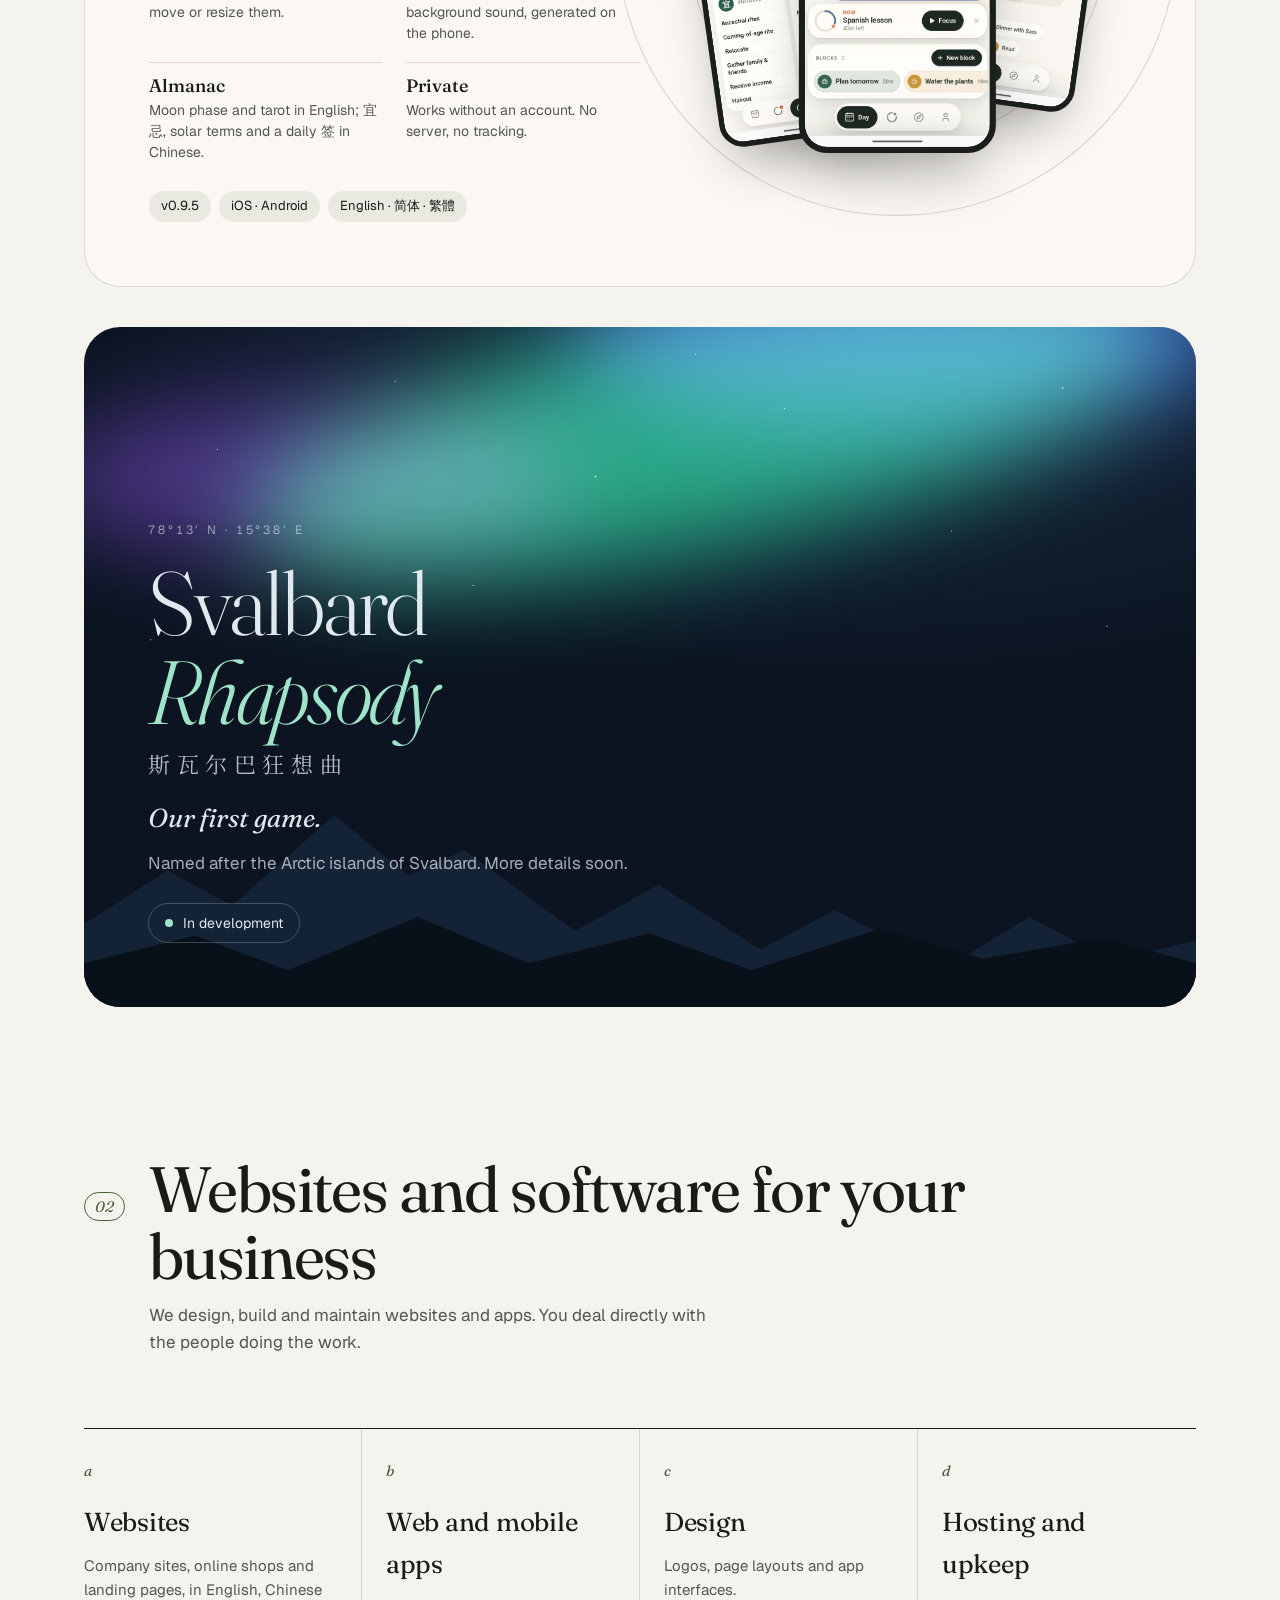
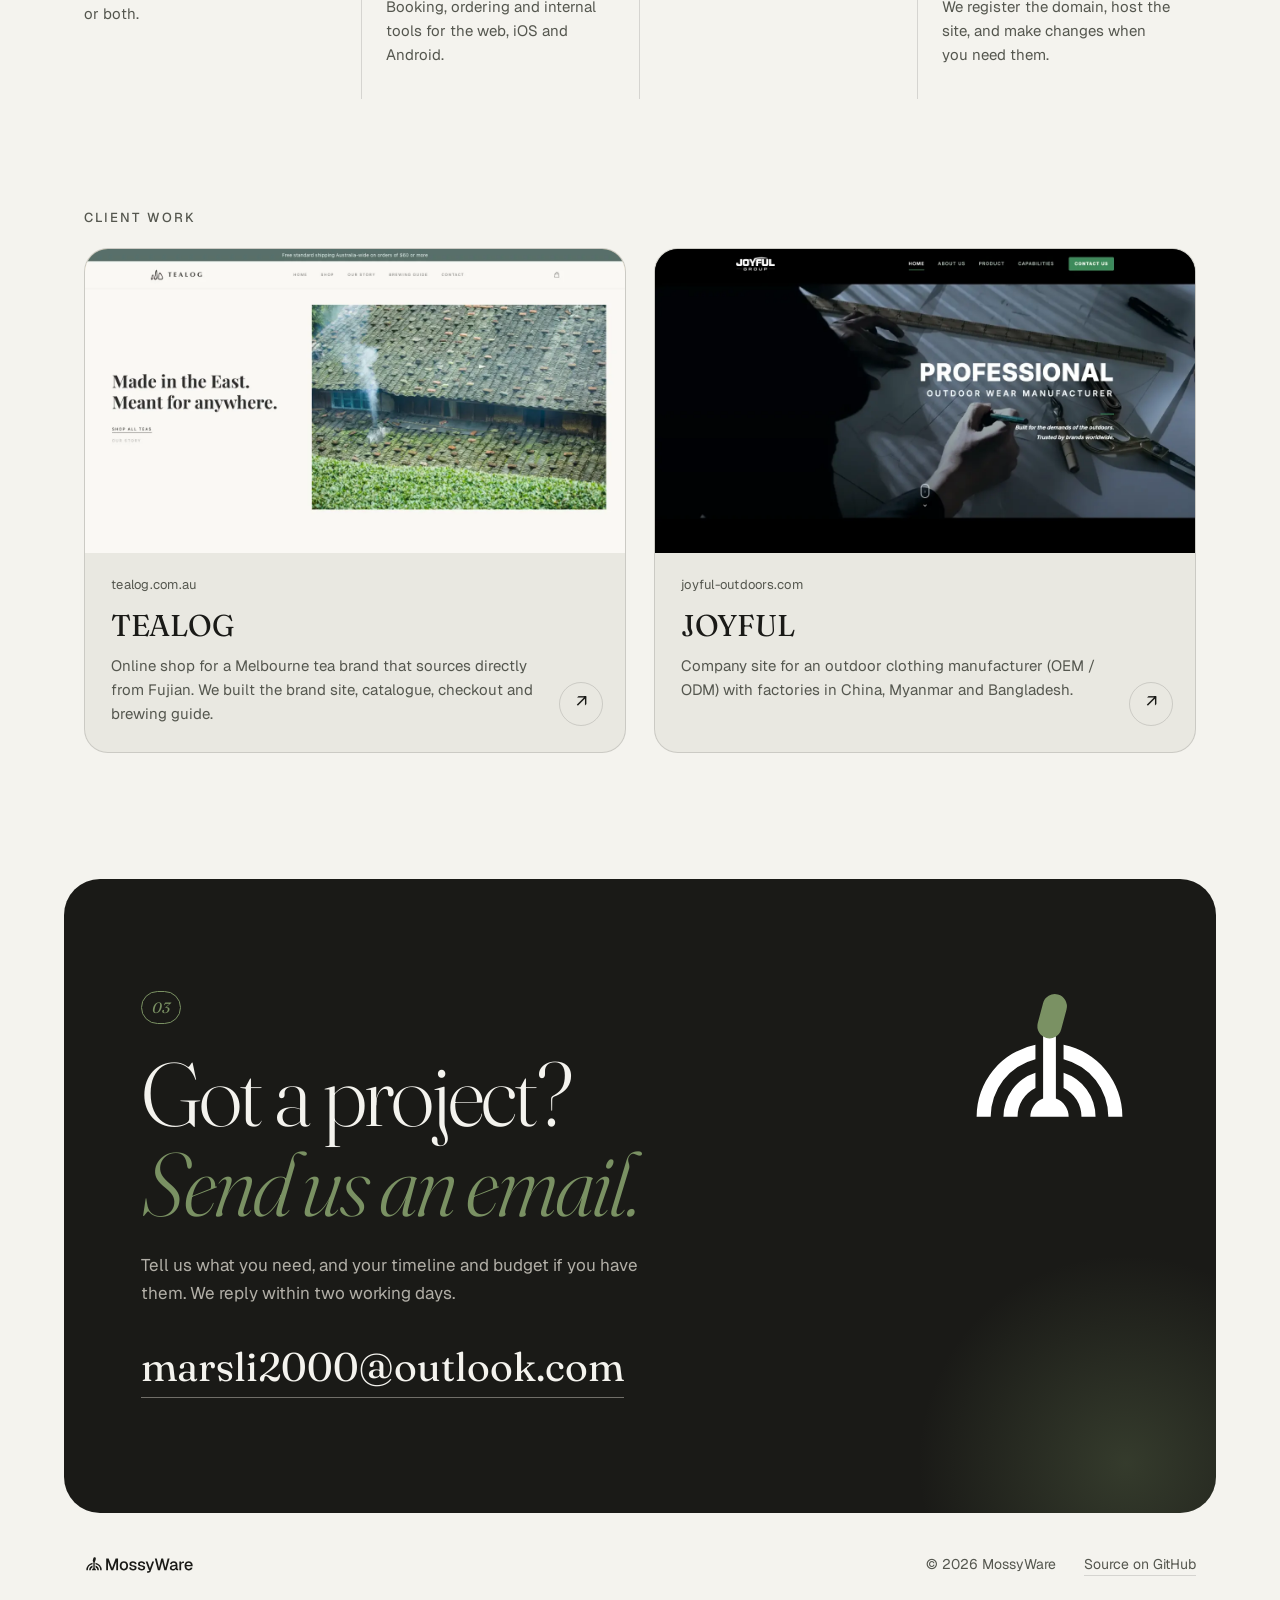
==== commit 479b098c: "Add official logo kit and rewrite site copy - brand/: full logo kit (SVG, PNG, app icons, favicons, " ====
--- a/index.html
+++ b/index.html
@@ -3,30 +3,35 @@
 <head>
   <meta charset="UTF-8" />
   <meta name="viewport" content="width=device-width, initial-scale=1, viewport-fit=cover" />
-  <title>MossyWare — Small software, grown slowly</title>
-  <meta name="description" content="MossyWare is an independent software studio. Makers of Orbit and Svalbard Rhapsody, and builders of websites and apps for small businesses." />
-  <meta name="theme-color" content="#f2eee4" />
+  <title>MossyWare | Apps and websites</title>
+  <meta name="description" content="MossyWare is a small software studio. We make Orbit, a day planner for iOS and Android, are working on a game called Svalbard Rhapsody, and build websites and apps for businesses." />
+  <meta name="theme-color" content="#f4f3ee" />
+  <meta property="og:type" content="website" />
   <meta property="og:title" content="MossyWare" />
-  <meta property="og:description" content="Small software, grown slowly." />
+  <meta property="og:description" content="We make our own apps, and build websites and software for businesses." />
   <meta property="og:url" content="https://mossyware.com/" />
-  <link rel="icon" href="assets/favicon.svg" type="image/svg+xml" />
+  <meta property="og:image" content="https://mossyware.com/brand/og-image.png" />
+  <meta name="twitter:card" content="summary_large_image" />
+  <link rel="icon" href="/favicon.ico" sizes="32x32" />
+  <link rel="icon" href="brand/favicon.svg" type="image/svg+xml" />
+  <link rel="apple-touch-icon" href="/apple-touch-icon.png" />
+  <link rel="manifest" href="site.webmanifest" />
 
   <link rel="preconnect" href="https://fonts.googleapis.com" />
   <link rel="preconnect" href="https://fonts.gstatic.com" crossorigin />
-  <link href="https://fonts.googleapis.com/css2?family=Fraunces:ital,opsz,wght@0,9..144,300..600;1,9..144,300..500&family=Inter:wght@400;500;600&family=Noto+Serif+SC:wght@400;600&display=swap" rel="stylesheet" />
+  <link href="https://fonts.googleapis.com/css2?family=Fraunces:ital,opsz,wght@0,9..144,300..600;1,9..144,300..500&family=Geist:wght@400;500;600&family=Noto+Serif+SC:wght@400;600&display=swap" rel="stylesheet" />
   <link rel="stylesheet" href="styles.css" />
 </head>
 <body>
   <a class="skip" href="#work" data-i18n="skip">Skip to content</a>
 
   <header class="top">
-    <a class="brand" href="#" aria-label="MossyWare">
-      <svg class="brand-mark" viewBox="0 0 32 32" aria-hidden="true"><use href="#mark" /></svg>
-      <span>MossyWare</span>
+    <a class="brand" href="#">
+      <img src="brand/svg/horizontal-color.svg" alt="MossyWare" width="134" height="24" />
     </a>
     <nav class="nav" aria-label="Primary">
       <a href="#work" data-i18n="nav.work">Work</a>
-      <a href="#studio" data-i18n="nav.studio">Build with us</a>
+      <a href="#studio" data-i18n="nav.studio">Services</a>
       <a href="#contact" data-i18n="nav.contact">Contact</a>
     </nav>
     <button class="lang" type="button" aria-label="Switch language / 切换语言">
@@ -37,15 +42,15 @@
   <main>
     <!-- Hero -->
     <section class="hero">
-      <p class="eyebrow reveal" data-i18n="hero.eyebrow">An independent software studio</p>
+      <p class="eyebrow reveal" data-i18n="hero.eyebrow">Independent software studio</p>
       <h1 class="hero-title reveal">
-        <span data-i18n="hero.l1">Small software,</span><br />
-        <em data-i18n="hero.l2">grown slowly.</em>
+        <span data-i18n="hero.l1">We make our own apps,</span><br />
+        <em data-i18n="hero.l2">and build yours.</em>
       </h1>
       <div class="hero-foot reveal">
-        <p class="hero-lede" data-i18n="hero.lede">We make calm, carefully crafted apps of our own — and build websites and software for people who care about the details.</p>
+        <p class="hero-lede" data-i18n="hero.lede">MossyWare is a small studio. Our day planner Orbit is in beta on iOS and Android, our first game Svalbard Rhapsody is in development, and we build websites and apps for businesses.</p>
         <a class="scroll-cue" href="#work" aria-label="Scroll to work">
-          <span data-i18n="hero.cue">See the work</span>
+          <span data-i18n="hero.cue">See projects</span>
           <svg viewBox="0 0 24 24" aria-hidden="true"><path d="M12 4v16m0 0-6-6m6 6 6-6" /></svg>
         </a>
       </div>
@@ -68,8 +73,8 @@
     <section id="work" class="section">
       <header class="section-head reveal">
         <span class="section-no">01</span>
-        <h2 data-i18n="work.title">Our projects</h2>
-        <p data-i18n="work.sub">Things we make for ourselves, and for you.</p>
+        <h2 data-i18n="work.title">Projects</h2>
+        <p data-i18n="work.sub">Apps and games we build and run ourselves.</p>
       </header>
 
       <!-- Orbit -->
@@ -79,16 +84,16 @@
             <img src="assets/orbit/icon.png" width="56" height="56" alt="" />
             <div>
               <h3>Orbit</h3>
-              <p class="tag" data-i18n="orbit.kind">Day planner · iOS & Android</p>
+              <p class="tag" data-i18n="orbit.kind">Day planner for iOS and Android</p>
             </div>
           </div>
           <p class="project-tagline" data-i18n="orbit.tagline">Plan less. Focus more.</p>
-          <p data-i18n="orbit.desc">A calm day planner built around three quiet rooms: a timeline for your time blocks, a focus timer with lo‑fi and singing bowls synthesised right on the device, and a daily almanac leaf to start the morning.</p>
+          <p data-i18n="orbit.desc">Orbit lays out your day as time blocks on a timeline, runs a focus timer with built-in lo‑fi and singing-bowl sounds, and shows an almanac page for each day. Your data is stored on your phone.</p>
           <ul class="features">
-            <li><b data-i18n="orbit.f1t">Day</b><span data-i18n="orbit.f1">Drag blocks onto a gentle timeline.</span></li>
-            <li><b data-i18n="orbit.f2t">Focus</b><span data-i18n="orbit.f2">An orbit-ring countdown with generative sound.</span></li>
-            <li><b data-i18n="orbit.f3t">Almanac</b><span data-i18n="orbit.f3">Moon, tarot, or the Chinese almanac — every day.</span></li>
-            <li><b data-i18n="orbit.f4t">Private</b><span data-i18n="orbit.f4">No server, no analytics. Your plans stay on your phone.</span></li>
+            <li><b data-i18n="orbit.f1t">Day</b><span data-i18n="orbit.f1">Drag blocks onto the timeline, then move or resize them.</span></li>
+            <li><b data-i18n="orbit.f2t">Focus</b><span data-i18n="orbit.f2">A countdown ring with optional background sound, generated on the phone.</span></li>
+            <li><b data-i18n="orbit.f3t">Almanac</b><span data-i18n="orbit.f3">Moon phase and tarot in English; 宜忌, solar terms and a daily 签 in Chinese.</span></li>
+            <li><b data-i18n="orbit.f4t">Private</b><span data-i18n="orbit.f4">Works without an account. No server, no tracking.</span></li>
           </ul>
           <p class="meta"><span>v0.9.5</span><span>iOS · Android</span><span>English · 简体 · 繁體</span></p>
         </div>
@@ -116,9 +121,9 @@
           <p class="coords">78°13′ N · 15°38′ E</p>
           <h3>Svalbard <em>Rhapsody</em></h3>
           <p class="svalbard-cn" lang="zh-Hans">斯瓦尔巴狂想曲</p>
-          <p class="project-tagline" data-i18n="sv.tagline">A rhapsody from the top of the world.</p>
-          <p data-i18n="sv.desc">Polar night, midnight sun, and the quiet in between. Our next project takes its name from the Arctic archipelago where the light keeps its own schedule.</p>
-          <p class="status"><span class="pulse"></span><span data-i18n="sv.status">In development — coming soon</span></p>
+          <p class="project-tagline" data-i18n="sv.tagline">Our first game.</p>
+          <p data-i18n="sv.desc">Named after the Arctic islands of Svalbard. More details soon.</p>
+          <p class="status"><span class="pulse"></span><span data-i18n="sv.status">In development</span></p>
         </div>
       </article>
     </section>
@@ -127,42 +132,42 @@
     <section id="studio" class="section studio">
       <header class="section-head reveal">
         <span class="section-no">02</span>
-        <h2 data-i18n="studio.title">Websites & software, built for you</h2>
-        <p data-i18n="studio.sub">The same care we put into our own apps, applied to your business — from first sketch to launch and beyond.</p>
+        <h2 data-i18n="studio.title">Websites and software for your business</h2>
+        <p data-i18n="studio.sub">We design, build and maintain websites and apps. You deal directly with the people doing the work.</p>
       </header>
 
       <ol class="services reveal">
         <li>
           <span class="svc-no">a</span>
           <h3 data-i18n="svc.1t">Websites</h3>
-          <p data-i18n="svc.1">Brand sites, shops and landing pages that are fast, bilingual if you need it, and easy to keep up to date.</p>
+          <p data-i18n="svc.1">Company sites, online shops and landing pages, in English, Chinese or both.</p>
         </li>
         <li>
           <span class="svc-no">b</span>
-          <h3 data-i18n="svc.2t">Web & mobile apps</h3>
-          <p data-i18n="svc.2">Booking, ordering, internal tools — on the web, iPhone and Android from a single codebase.</p>
+          <h3 data-i18n="svc.2t">Web and mobile apps</h3>
+          <p data-i18n="svc.2">Booking, ordering and internal tools for the web, iOS and Android.</p>
         </li>
         <li>
           <span class="svc-no">c</span>
           <h3 data-i18n="svc.3t">Design</h3>
-          <p data-i18n="svc.3">Identity, interface and content design that feels like you, not like a template.</p>
+          <p data-i18n="svc.3">Logos, page layouts and app interfaces.</p>
         </li>
         <li>
           <span class="svc-no">d</span>
-          <h3 data-i18n="svc.4t">Care & hosting</h3>
-          <p data-i18n="svc.4">Domains, hosting, updates and small changes, handled — so you can get on with your work.</p>
+          <h3 data-i18n="svc.4t">Hosting and upkeep</h3>
+          <p data-i18n="svc.4">We register the domain, host the site, and make changes when you need them.</p>
         </li>
       </ol>
 
       <div class="cases">
-        <h3 class="cases-title reveal" data-i18n="cases.title">Selected client work</h3>
+        <h3 class="cases-title reveal" data-i18n="cases.title">Client work</h3>
         <div class="case-grid">
           <a class="case case-tea reveal" href="https://tealog.com.au" target="_blank" rel="noopener">
             <div class="case-art"><img src="assets/cases/tealog.webp" alt="TEALOG homepage" loading="lazy" width="1280" height="720" /></div>
             <div class="case-body">
               <p class="case-domain">tealog.com.au</p>
               <h4>TEALOG</h4>
-              <p data-i18n="cases.tea">A shop for Chinese teas sourced direct from Fujian, run from Melbourne — brand site, catalogue, checkout and a brewing guide.</p>
+              <p data-i18n="cases.tea">Online shop for a Melbourne tea brand that sources directly from Fujian. We built the brand site, catalogue, checkout and brewing guide.</p>
             </div>
             <span class="case-arrow" aria-hidden="true">↗</span>
           </a>
@@ -171,7 +176,7 @@
             <div class="case-body">
               <p class="case-domain">joyful-outdoors.com</p>
               <h4>JOYFUL</h4>
-              <p data-i18n="cases.joy">The company site of an outdoor-wear OEM / ODM manufacturer with factories in China, Myanmar and Bangladesh.</p>
+              <p data-i18n="cases.joy">Company site for an outdoor clothing manufacturer (OEM / ODM) with factories in China, Myanmar and Bangladesh.</p>
             </div>
             <span class="case-arrow" aria-hidden="true">↗</span>
           </a>
@@ -181,28 +186,23 @@
 
     <!-- Contact -->
     <section id="contact" class="contact">
+      <img class="contact-mark" src="brand/svg/mark-reversed.svg" alt="" width="280" height="280" />
       <span class="section-no reveal">03</span>
       <h2 class="contact-title reveal">
-        <span data-i18n="contact.l1">Have something</span><br />
-        <em data-i18n="contact.l2">you'd like to grow?</em>
+        <span data-i18n="contact.l1">Got a project?</span><br />
+        <em data-i18n="contact.l2">Send us an email.</em>
       </h2>
-      <p class="reveal" data-i18n="contact.sub">Tell us a little about your project. We usually reply within two working days.</p>
+      <p class="reveal" data-i18n="contact.sub">Tell us what you need, and your timeline and budget if you have them. We reply within two working days.</p>
       <a class="mail reveal" href="mailto:marsli2000@outlook.com">marsli2000@outlook.com</a>
     </section>
   </main>
 
   <footer class="foot">
+    <img src="brand/svg/horizontal-mono.svg" alt="MossyWare" width="112" height="20" />
     <span>© <span id="year">2026</span> MossyWare</span>
-    <span data-i18n="foot">Made slowly, with care.</span>
+    <a href="https://github.com/MarsOriginal/MossyWare" target="_blank" rel="noopener" data-i18n="foot">Source on GitHub</a>
   </footer>
 
-  <svg width="0" height="0" style="position:absolute" aria-hidden="true">
-    <symbol id="mark" viewBox="0 0 32 32">
-      <circle cx="16" cy="16" r="15" fill="var(--moss)" />
-      <path d="M8 21c2-6 5-9 8-9s6 3 8 9" fill="none" stroke="var(--paper)" stroke-width="2" stroke-linecap="round" />
-      <circle cx="16" cy="9" r="2.2" fill="var(--lichen)" />
-    </symbol>
-  </svg>
 
   <script src="main.js"></script>
 </body>
--- a/styles.css
+++ b/styles.css
@@ -1,17 +1,18 @@
 :root {
-  --paper: #f2eee4;
-  --paper-2: #e8e3d5;
-  --ink: #18221b;
-  --ink-soft: #4a5649;
-  --moss: #3e5b3a;
-  --moss-deep: #1d2b20;
-  --lichen: #b8c27e;
-  --line: rgba(24, 34, 27, 0.14);
+  /* brand: near-black #1A1A17, moss #4A5D3A, moss on dark #7A9163, off-white #F4F3EE */
+  --paper: #f4f3ee;
+  --paper-2: #e9e8e1;
+  --ink: #1a1a17;
+  --ink-soft: #55574f;
+  --moss: #4a5d3a;
+  --moss-deep: #1a1a17;
+  --lichen: #7a9163;
+  --line: rgba(26, 26, 23, 0.14);
   --night: #0b1420;
   --ice: #dfe9ee;
 
   --serif: "Fraunces", "Noto Serif SC", Georgia, serif;
-  --sans: "Inter", "PingFang SC", "Hiragino Sans GB", "Microsoft YaHei", system-ui, sans-serif;
+  --sans: "Geist", "PingFang SC", "Hiragino Sans GB", "Microsoft YaHei", system-ui, sans-serif;
   --gutter: clamp(16px, 5vw, 64px);
   --max: 1240px;
   --ease: cubic-bezier(0.2, 0.7, 0.2, 1);
@@ -76,7 +77,7 @@
   display: flex; align-items: center; gap: 10px;
   text-decoration: none; font: 500 19px/1 var(--serif); letter-spacing: -0.01em;
 }
-.brand-mark { width: 28px; height: 28px; }
+.brand img { height: 24px; width: auto; display: block; }
 
 .nav { display: flex; gap: 28px; margin-left: auto; }
 .nav a {
@@ -116,11 +117,11 @@
 }
 .eyebrow::before { content: ""; width: 32px; height: 1px; background: currentColor; }
 .hero-title {
-  font-size: clamp(52px, 11vw, 168px);
+  font-size: clamp(44px, 8.6vw, 132px);
   line-height: 0.95; letter-spacing: -0.035em; font-weight: 300;
   position: relative; z-index: 1;
 }
-html[lang^="zh"] .hero-title { letter-spacing: 0; line-height: 1.12; font-weight: 400; }
+html[lang^="zh"] .hero-title { font-size: clamp(38px, 9.4vw, 132px); letter-spacing: 0; line-height: 1.12; font-weight: 400; }
 .hero-title em { font-weight: 300; }
 .hero-foot {
   display: flex; justify-content: space-between; align-items: flex-end; gap: 32px;
@@ -177,7 +178,7 @@
   padding: clamp(28px, 5vw, 64px);
 }
 .project-id { display: flex; align-items: center; gap: 18px; }
-.project-id img { border-radius: 14px; box-shadow: 0 6px 20px rgba(29, 43, 32, 0.15); }
+.project-id img { border-radius: 14px; box-shadow: 0 6px 20px rgba(26, 26, 23, 0.15); }
 .project-copy > p:not(.project-tagline):not(.meta) { color: var(--ink-soft); max-width: 46ch; }
 .features {
   list-style: none; padding: 0; margin: 28px 0;
@@ -205,7 +206,7 @@
   position: absolute; margin: 0; width: 42%; max-width: 230px;
   aspect-ratio: 540 / 1200; border-radius: 28px; overflow: hidden;
   border: 6px solid #1b1f1c; background: #1b1f1c;
-  box-shadow: 0 30px 60px -20px rgba(29, 43, 32, 0.45);
+  box-shadow: 0 30px 60px -20px rgba(26, 26, 23, 0.45);
   transition: transform 0.6s var(--ease);
 }
 .phone img { width: 100%; height: 100%; object-fit: cover; border-radius: 22px; }
@@ -293,7 +294,7 @@
   background: var(--paper-2); border: 1px solid var(--line);
   transition: transform 0.5s var(--ease), box-shadow 0.5s var(--ease);
 }
-.case:hover { transform: translateY(-6px); box-shadow: 0 30px 50px -30px rgba(29, 43, 32, 0.45); }
+.case:hover { transform: translateY(-6px); box-shadow: 0 30px 50px -30px rgba(26, 26, 23, 0.45); }
 .case-art { aspect-ratio: 16 / 9; display: grid; place-items: center; overflow: hidden; }
 .case-art img {
   width: 100%; height: 100%; object-fit: cover; object-position: top center; display: block;
@@ -323,9 +324,13 @@
   position: relative; overflow: hidden;
 }
 @media (min-width: 1368px) { .contact { max-width: calc(var(--max) - 2 * 64px); margin-left: auto; margin-right: auto; } }
+.contact-mark {
+  position: absolute; right: clamp(24px, 6vw, 96px); top: clamp(40px, 7vw, 96px);
+  width: clamp(88px, 14vw, 180px); height: auto; z-index: 1;
+}
 .contact::after {
   content: ""; position: absolute; right: -120px; bottom: -160px; width: 420px; height: 420px; border-radius: 50%;
-  background: radial-gradient(circle, rgba(184, 194, 126, 0.35), transparent 70%);
+  background: radial-gradient(circle, rgba(122, 145, 99, 0.28), transparent 70%);
 }
 .contact .section-no { color: var(--lichen); }
 .contact-title { font-size: clamp(40px, 7vw, 96px); line-height: 1; letter-spacing: -0.03em; font-weight: 300; margin: 28px 0 24px; }
@@ -343,9 +348,12 @@
 
 .foot {
   max-width: var(--max); margin: 0 auto;
-  display: flex; justify-content: space-between; gap: 16px; flex-wrap: wrap;
+  display: flex; align-items: center; gap: 12px 28px; flex-wrap: wrap;
   padding: 40px var(--gutter) 48px; font-size: 14px; color: var(--ink-soft);
 }
+.foot img { height: 20px; width: auto; margin-right: auto; }
+.foot a { text-decoration: none; border-bottom: 1px solid var(--line); }
+.foot a:hover { color: var(--ink); border-color: var(--ink); }
 
 /* ---------- reveal ---------- */
 .js .reveal { opacity: 0; transform: translateY(28px); transition: opacity 1s var(--ease), transform 1s var(--ease); }
@@ -387,6 +395,7 @@
   .services li + li { border-top: 1px solid var(--line); }
   .case-grid { grid-template-columns: 1fr; }
   .contact { margin-left: 16px; margin-right: 16px; }
+  .contact-mark { width: 60px; top: 44px; right: 24px; }
 }
 
 @media (prefers-reduced-motion: reduce) {
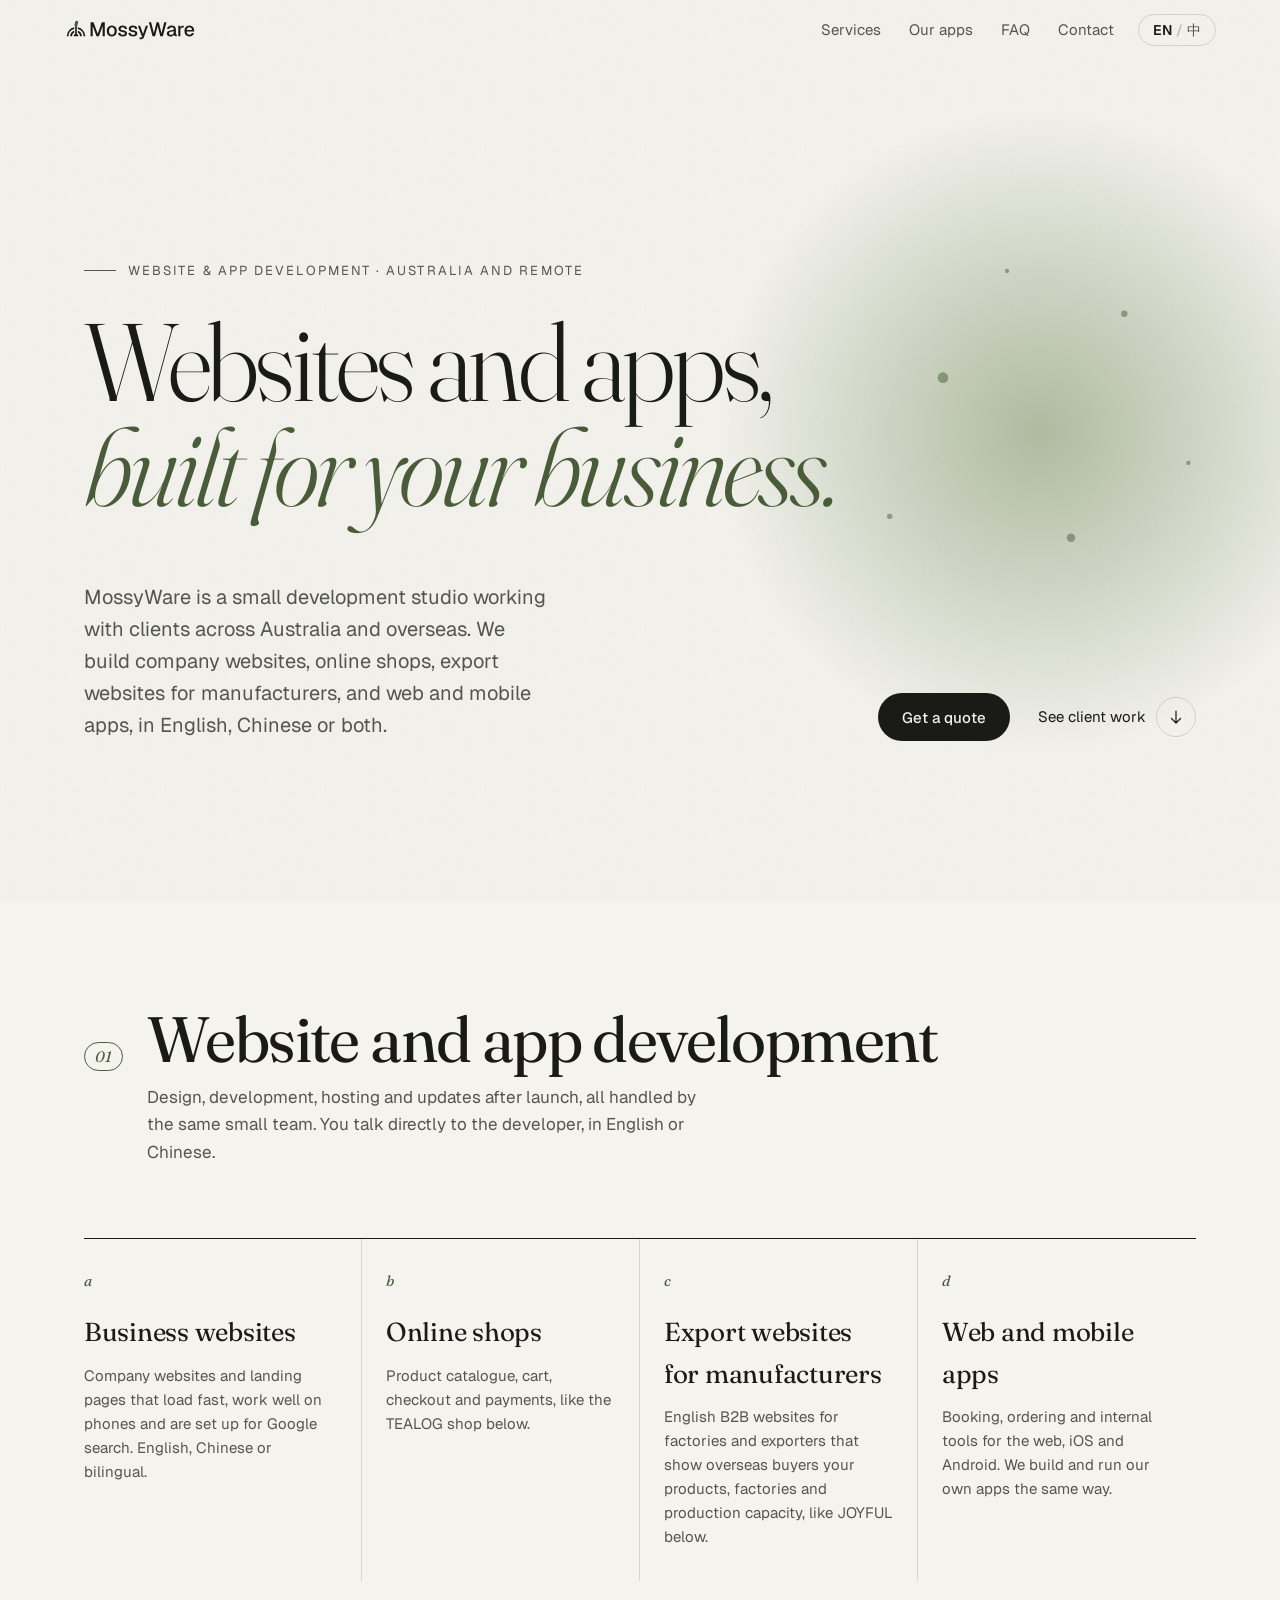
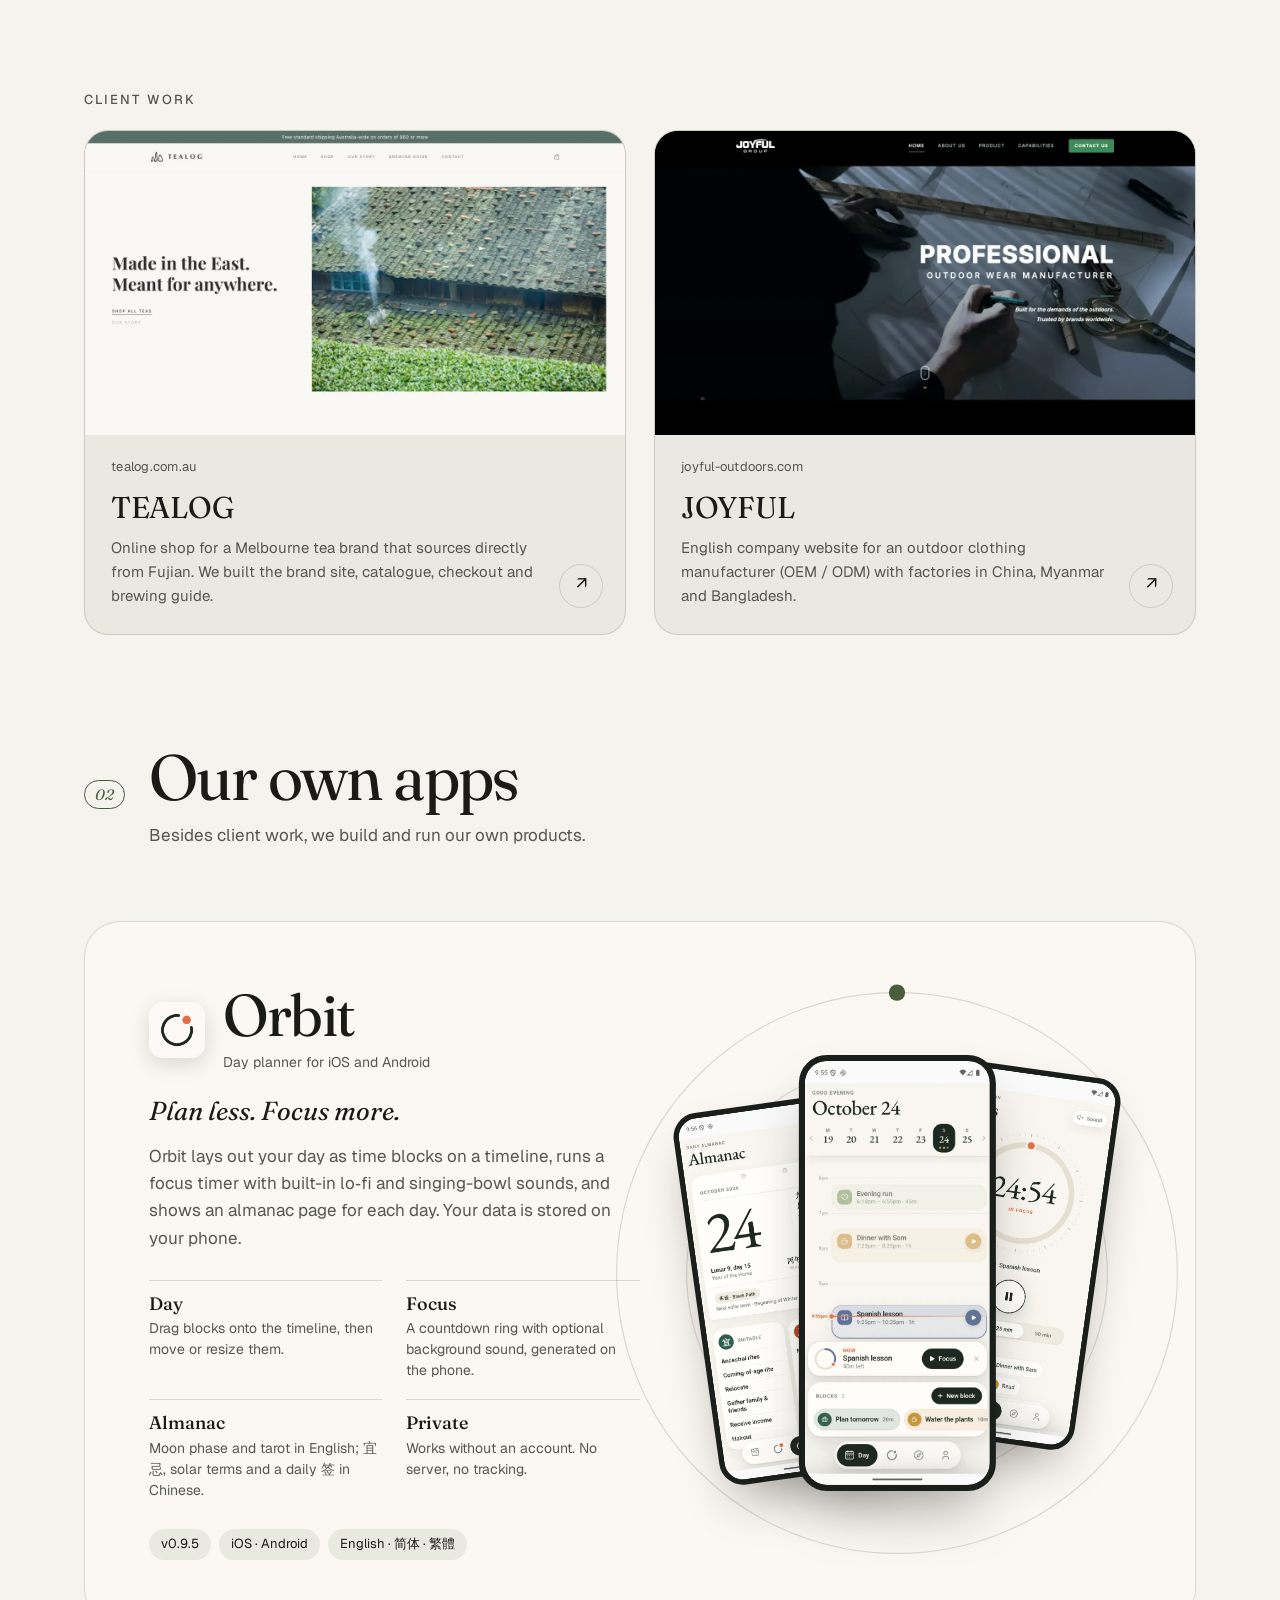
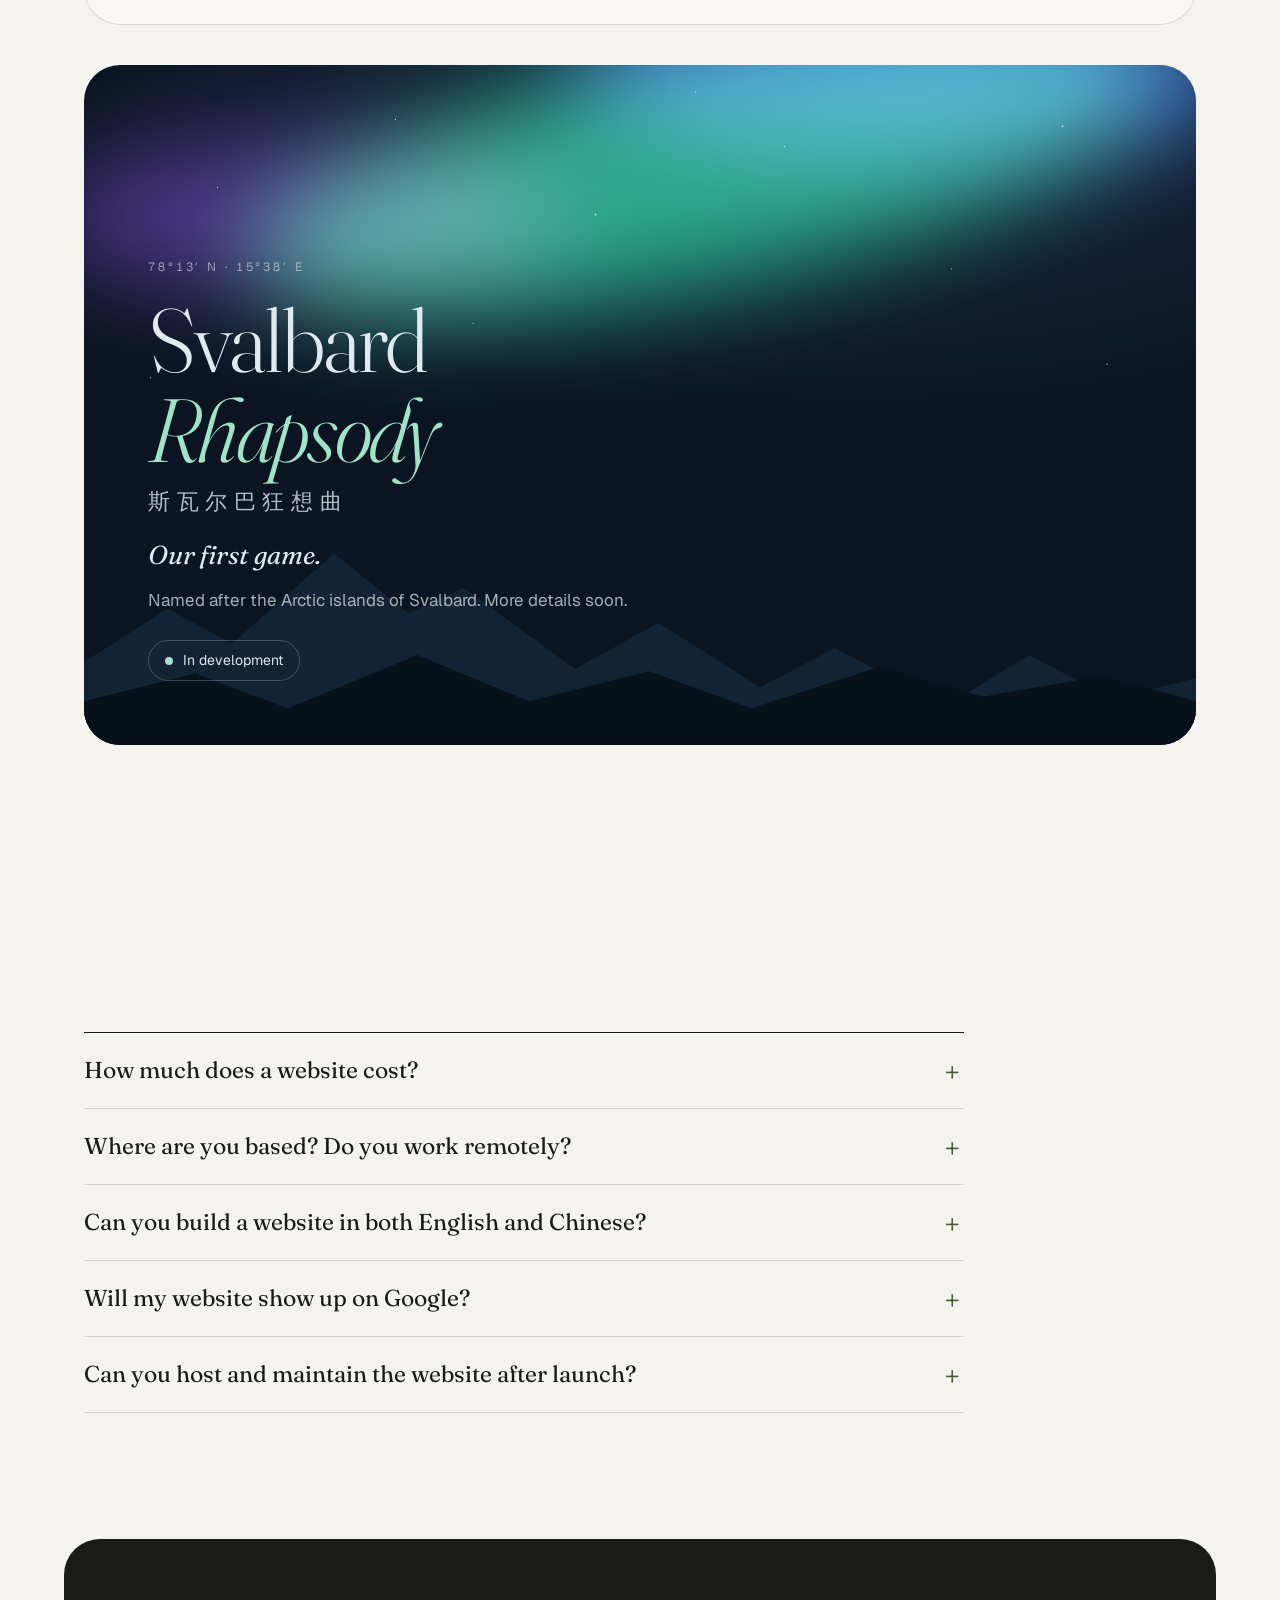
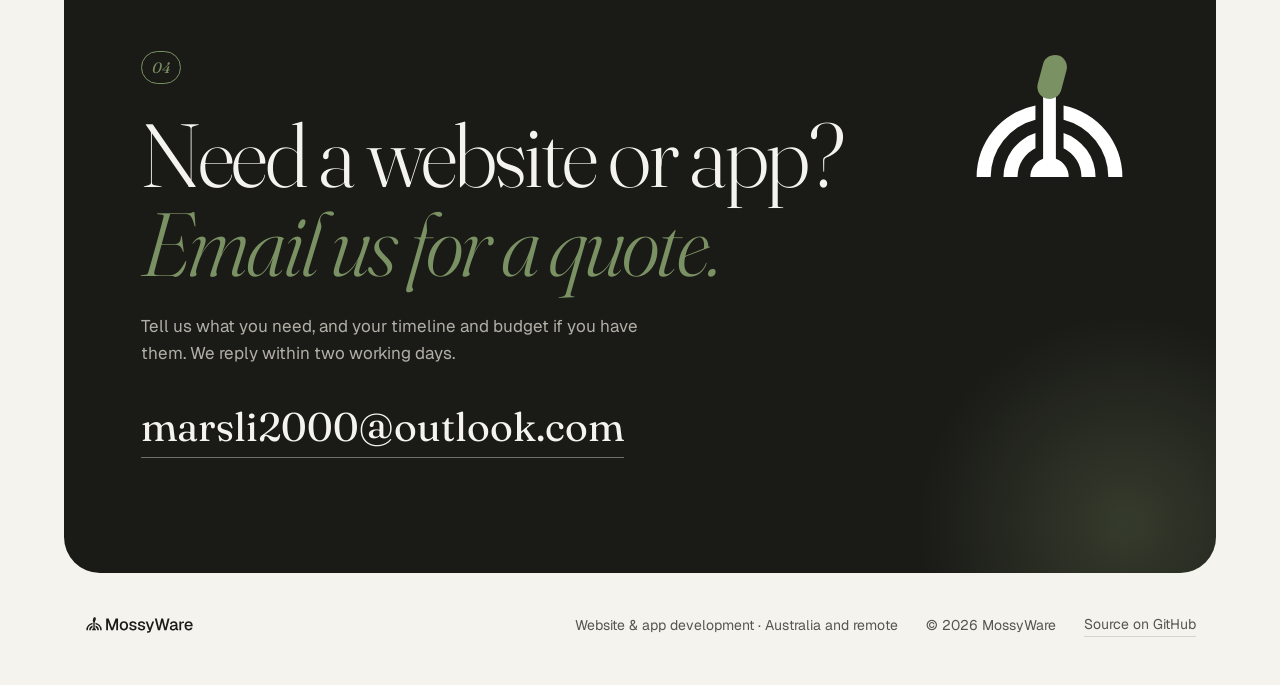
==== commit 0ac0d207: "SEO: separate /zh/ page, keyword copy, structured data, sitemap, FAQ - Build index.html (English) an" ====
--- a/index.html
+++ b/index.html
@@ -1,58 +1,226 @@
 <!doctype html>
+<!-- Generated by scripts/build.mjs from src/page.html and src/strings.mjs. Edit those, not this file. -->
 <html lang="en">
 <head>
   <meta charset="UTF-8" />
   <meta name="viewport" content="width=device-width, initial-scale=1, viewport-fit=cover" />
-  <title>MossyWare | Apps and websites</title>
-  <meta name="description" content="MossyWare is a small software studio. We make Orbit, a day planner for iOS and Android, are working on a game called Svalbard Rhapsody, and build websites and apps for businesses." />
+  <title>MossyWare | Website &amp; App Development in Australia</title>
+  <meta name="description" content="Website and app development for Australian businesses and overseas manufacturers: company websites, online shops, B2B export websites, and web and mobile apps, in English and Chinese." />
+  <link rel="canonical" href="https://mossyware.com/" />
+  <link rel="alternate" hreflang="en" href="https://mossyware.com/" />
+  <link rel="alternate" hreflang="zh-Hans" href="https://mossyware.com/zh/" />
+  <link rel="alternate" hreflang="x-default" href="https://mossyware.com/" />
   <meta name="theme-color" content="#f4f3ee" />
   <meta property="og:type" content="website" />
-  <meta property="og:title" content="MossyWare" />
-  <meta property="og:description" content="We make our own apps, and build websites and software for businesses." />
+  <meta property="og:site_name" content="MossyWare" />
+  <meta property="og:title" content="MossyWare: website and app development" />
+  <meta property="og:description" content="Website and app development for Australian businesses and overseas manufacturers: company websites, online shops, B2B export websites, and web and mobile apps, in English and Chinese." />
   <meta property="og:url" content="https://mossyware.com/" />
+  <meta property="og:locale" content="en_AU" />
   <meta property="og:image" content="https://mossyware.com/brand/og-image.png" />
+  <meta property="og:image:width" content="1200" />
+  <meta property="og:image:height" content="630" />
   <meta name="twitter:card" content="summary_large_image" />
-  <link rel="icon" href="/favicon.ico" sizes="32x32" />
+  <link rel="icon" href="favicon.ico" sizes="32x32" />
   <link rel="icon" href="brand/favicon.svg" type="image/svg+xml" />
-  <link rel="apple-touch-icon" href="/apple-touch-icon.png" />
+  <link rel="apple-touch-icon" href="apple-touch-icon.png" />
   <link rel="manifest" href="site.webmanifest" />
 
   <link rel="preconnect" href="https://fonts.googleapis.com" />
   <link rel="preconnect" href="https://fonts.gstatic.com" crossorigin />
-  <link href="https://fonts.googleapis.com/css2?family=Fraunces:ital,opsz,wght@0,9..144,300..600;1,9..144,300..500&family=Geist:wght@400;500;600&family=Noto+Serif+SC:wght@400;600&display=swap" rel="stylesheet" />
+  <link href="https://fonts.googleapis.com/css2?family=Fraunces:ital,opsz,wght@0,9..144,300..600;1,9..144,300..500&amp;family=Geist:wght@400;500;600&amp;display=swap" rel="stylesheet" />
   <link rel="stylesheet" href="styles.css" />
+  <script type="application/ld+json">
+    {
+      "@context": "https://schema.org",
+      "@graph": [
+        {
+          "@type": "Organization",
+          "@id": "https://mossyware.com/#org",
+          "name": "MossyWare",
+          "url": "https://mossyware.com/",
+          "logo": "https://mossyware.com/brand/png/mark-color-512.png",
+          "image": "https://mossyware.com/brand/og-image.png",
+          "email": "marsli2000@outlook.com",
+          "description": "Website and app development for Australian businesses and overseas manufacturers: company websites, online shops, B2B export websites, and web and mobile apps, in English and Chinese.",
+          "areaServed": [
+            {
+              "@type": "Country",
+              "name": "Australia"
+            },
+            "Worldwide"
+          ],
+          "knowsLanguage": [
+            "en",
+            "zh"
+          ],
+          "sameAs": [
+            "https://github.com/MarsOriginal/MossyWare"
+          ],
+          "hasOfferCatalog": {
+            "@type": "OfferCatalog",
+            "name": "Website and app development",
+            "itemListElement": [
+              {
+                "@type": "Offer",
+                "itemOffered": {
+                  "@type": "Service",
+                  "name": "Business websites",
+                  "description": "Company websites and landing pages that load fast, work well on phones and are set up for Google search. English, Chinese or bilingual.",
+                  "provider": {
+                    "@id": "https://mossyware.com/#org"
+                  }
+                }
+              },
+              {
+                "@type": "Offer",
+                "itemOffered": {
+                  "@type": "Service",
+                  "name": "Online shops",
+                  "description": "Product catalogue, cart, checkout and payments, like the TEALOG shop below.",
+                  "provider": {
+                    "@id": "https://mossyware.com/#org"
+                  }
+                }
+              },
+              {
+                "@type": "Offer",
+                "itemOffered": {
+                  "@type": "Service",
+                  "name": "Export websites for manufacturers",
+                  "description": "English B2B websites for factories and exporters that show overseas buyers your products, factories and production capacity, like JOYFUL below.",
+                  "provider": {
+                    "@id": "https://mossyware.com/#org"
+                  }
+                }
+              },
+              {
+                "@type": "Offer",
+                "itemOffered": {
+                  "@type": "Service",
+                  "name": "Web and mobile apps",
+                  "description": "Booking, ordering and internal tools for the web, iOS and Android. We build and run our own apps the same way.",
+                  "provider": {
+                    "@id": "https://mossyware.com/#org"
+                  }
+                }
+              }
+            ]
+          }
+        },
+        {
+          "@type": "WebSite",
+          "@id": "https://mossyware.com/#website",
+          "url": "https://mossyware.com/",
+          "name": "MossyWare",
+          "publisher": {
+            "@id": "https://mossyware.com/#org"
+          },
+          "inLanguage": [
+            "en",
+            "zh-Hans"
+          ]
+        },
+        {
+          "@type": "WebPage",
+          "@id": "https://mossyware.com/#page",
+          "url": "https://mossyware.com/",
+          "name": "MossyWare | Website & App Development in Australia",
+          "description": "Website and app development for Australian businesses and overseas manufacturers: company websites, online shops, B2B export websites, and web and mobile apps, in English and Chinese.",
+          "inLanguage": "en",
+          "isPartOf": {
+            "@id": "https://mossyware.com/#website"
+          },
+          "about": {
+            "@id": "https://mossyware.com/#org"
+          }
+        },
+        {
+          "@type": "FAQPage",
+          "@id": "https://mossyware.com/#faq",
+          "inLanguage": "en",
+          "mainEntity": [
+            {
+              "@type": "Question",
+              "name": "How much does a website cost?",
+              "acceptedAnswer": {
+                "@type": "Answer",
+                "text": "It depends on the number of pages, the features and the languages. Email us a short description and we’ll reply with a quote within two working days."
+              }
+            },
+            {
+              "@type": "Question",
+              "name": "Where are you based? Do you work remotely?",
+              "acceptedAnswer": {
+                "@type": "Answer",
+                "text": "We work remotely with clients across Australia and overseas, by email and video call."
+              }
+            },
+            {
+              "@type": "Question",
+              "name": "Can you build a website in both English and Chinese?",
+              "acceptedAnswer": {
+                "@type": "Answer",
+                "text": "Yes. We write and check both languages ourselves, and set the site up so each language can be found on Google."
+              }
+            },
+            {
+              "@type": "Question",
+              "name": "Will my website show up on Google?",
+              "acceptedAnswer": {
+                "@type": "Answer",
+                "text": "Every site we build comes with the basics: page titles and descriptions, a sitemap, structured data, fast loading and a mobile layout. Ranking for competitive searches also takes content and time, and we’ll tell you what is realistic."
+              }
+            },
+            {
+              "@type": "Question",
+              "name": "Can you host and maintain the website after launch?",
+              "acceptedAnswer": {
+                "@type": "Answer",
+                "text": "Yes. We can register the domain, host the site and make changes when you need them, or hand everything over to you."
+              }
+            }
+          ]
+        }
+      ]
+    }
+  </script>
 </head>
 <body>
-  <a class="skip" href="#work" data-i18n="skip">Skip to content</a>
+  <a class="skip" href="#services">Skip to content</a>
 
   <header class="top">
-    <a class="brand" href="#">
+    <a class="brand" href="./">
       <img src="brand/svg/horizontal-color.svg" alt="MossyWare" width="134" height="24" />
     </a>
     <nav class="nav" aria-label="Primary">
-      <a href="#work" data-i18n="nav.work">Work</a>
-      <a href="#studio" data-i18n="nav.studio">Services</a>
-      <a href="#contact" data-i18n="nav.contact">Contact</a>
+      <a href="#services">Services</a>
+      <a href="#products">Our apps</a>
+      <a href="#faq">FAQ</a>
+      <a href="#contact">Contact</a>
     </nav>
-    <button class="lang" type="button" aria-label="Switch language / 切换语言">
+    <a class="lang" href="zh/" hreflang="zh-Hans" lang="zh-Hans" data-lang-to="zh" aria-label="中文版">
       <span data-lang="en">EN</span><span class="lang-sep">/</span><span data-lang="zh">中</span>
-    </button>
+    </a>
   </header>
 
   <main>
     <!-- Hero -->
     <section class="hero">
-      <p class="eyebrow reveal" data-i18n="hero.eyebrow">Independent software studio</p>
+      <p class="eyebrow reveal">Website &amp; app development · Australia and remote</p>
       <h1 class="hero-title reveal">
-        <span data-i18n="hero.l1">We make our own apps,</span><br />
-        <em data-i18n="hero.l2">and build yours.</em>
+        <span>Websites and apps,</span><br />
+        <em>built for your business.</em>
       </h1>
       <div class="hero-foot reveal">
-        <p class="hero-lede" data-i18n="hero.lede">MossyWare is a small studio. Our day planner Orbit is in beta on iOS and Android, our first game Svalbard Rhapsody is in development, and we build websites and apps for businesses.</p>
-        <a class="scroll-cue" href="#work" aria-label="Scroll to work">
-          <span data-i18n="hero.cue">See projects</span>
-          <svg viewBox="0 0 24 24" aria-hidden="true"><path d="M12 4v16m0 0-6-6m6 6 6-6" /></svg>
-        </a>
+        <p class="hero-lede">MossyWare is a small development studio working with clients across Australia and overseas. We build company websites, online shops, export websites for manufacturers, and web and mobile apps, in English, Chinese or both.</p>
+        <div class="hero-actions">
+          <a class="btn" href="mailto:marsli2000@outlook.com?subject=Website%20enquiry">Get a quote</a>
+          <a class="scroll-cue" href="#work">
+            <span>See client work</span>
+            <svg viewBox="0 0 24 24" aria-hidden="true"><path d="M12 4v16m0 0-6-6m6 6 6-6" /></svg>
+          </a>
+        </div>
       </div>
       <svg class="hero-moss" viewBox="0 0 600 600" aria-hidden="true">
         <defs>
@@ -69,12 +237,68 @@
       </svg>
     </section>
 
-    <!-- Work -->
-    <section id="work" class="section">
+    <!-- Services -->
+    <section id="services" class="section studio">
       <header class="section-head reveal">
         <span class="section-no">01</span>
-        <h2 data-i18n="work.title">Projects</h2>
-        <p data-i18n="work.sub">Apps and games we build and run ourselves.</p>
+        <h2>Website and app development</h2>
+        <p>Design, development, hosting and updates after launch, all handled by the same small team. You talk directly to the developer, in English or Chinese.</p>
+      </header>
+
+      <ol class="services reveal">
+        <li>
+          <span class="svc-no">a</span>
+          <h3>Business websites</h3>
+          <p>Company websites and landing pages that load fast, work well on phones and are set up for Google search. English, Chinese or bilingual.</p>
+        </li>
+        <li>
+          <span class="svc-no">b</span>
+          <h3>Online shops</h3>
+          <p>Product catalogue, cart, checkout and payments, like the TEALOG shop below.</p>
+        </li>
+        <li>
+          <span class="svc-no">c</span>
+          <h3>Export websites for manufacturers</h3>
+          <p>English B2B websites for factories and exporters that show overseas buyers your products, factories and production capacity, like JOYFUL below.</p>
+        </li>
+        <li>
+          <span class="svc-no">d</span>
+          <h3>Web and mobile apps</h3>
+          <p>Booking, ordering and internal tools for the web, iOS and Android. We build and run our own apps the same way.</p>
+        </li>
+      </ol>
+
+      <div id="work" class="cases">
+        <h3 class="cases-title reveal">Client work</h3>
+        <div class="case-grid">
+          <a class="case case-tea reveal" href="https://tealog.com.au" target="_blank" rel="noopener">
+            <div class="case-art"><img src="assets/cases/tealog.webp" alt="TEALOG tea online shop homepage, designed and built by MossyWare" loading="lazy" width="1280" height="720" /></div>
+            <div class="case-body">
+              <p class="case-domain">tealog.com.au</p>
+              <h4>TEALOG</h4>
+              <p>Online shop for a Melbourne tea brand that sources directly from Fujian. We built the brand site, catalogue, checkout and brewing guide.</p>
+            </div>
+            <span class="case-arrow" aria-hidden="true">↗</span>
+          </a>
+          <a class="case case-joy reveal" href="https://joyful-outdoors.com" target="_blank" rel="noopener">
+            <div class="case-art"><img src="assets/cases/joyful.webp" alt="JOYFUL outdoor clothing manufacturer website, designed and built by MossyWare" loading="lazy" width="1280" height="720" /></div>
+            <div class="case-body">
+              <p class="case-domain">joyful-outdoors.com</p>
+              <h4>JOYFUL</h4>
+              <p>English company website for an outdoor clothing manufacturer (OEM / ODM) with factories in China, Myanmar and Bangladesh.</p>
+            </div>
+            <span class="case-arrow" aria-hidden="true">↗</span>
+          </a>
+        </div>
+      </div>
+    </section>
+
+    <!-- Our own products -->
+    <section id="products" class="section">
+      <header class="section-head reveal">
+        <span class="section-no">02</span>
+        <h2>Our own apps</h2>
+        <p>Besides client work, we build and run our own products.</p>
       </header>
 
       <!-- Orbit -->
@@ -84,28 +308,28 @@
             <img src="assets/orbit/icon.png" width="56" height="56" alt="" />
             <div>
               <h3>Orbit</h3>
-              <p class="tag" data-i18n="orbit.kind">Day planner for iOS and Android</p>
+              <p class="tag">Day planner for iOS and Android</p>
             </div>
           </div>
-          <p class="project-tagline" data-i18n="orbit.tagline">Plan less. Focus more.</p>
-          <p data-i18n="orbit.desc">Orbit lays out your day as time blocks on a timeline, runs a focus timer with built-in lo‑fi and singing-bowl sounds, and shows an almanac page for each day. Your data is stored on your phone.</p>
+          <p class="project-tagline">Plan less. Focus more.</p>
+          <p>Orbit lays out your day as time blocks on a timeline, runs a focus timer with built-in lo‑fi and singing-bowl sounds, and shows an almanac page for each day. Your data is stored on your phone.</p>
           <ul class="features">
-            <li><b data-i18n="orbit.f1t">Day</b><span data-i18n="orbit.f1">Drag blocks onto the timeline, then move or resize them.</span></li>
-            <li><b data-i18n="orbit.f2t">Focus</b><span data-i18n="orbit.f2">A countdown ring with optional background sound, generated on the phone.</span></li>
-            <li><b data-i18n="orbit.f3t">Almanac</b><span data-i18n="orbit.f3">Moon phase and tarot in English; 宜忌, solar terms and a daily 签 in Chinese.</span></li>
-            <li><b data-i18n="orbit.f4t">Private</b><span data-i18n="orbit.f4">Works without an account. No server, no tracking.</span></li>
+            <li><b>Day</b><span>Drag blocks onto the timeline, then move or resize them.</span></li>
+            <li><b>Focus</b><span>A countdown ring with optional background sound, generated on the phone.</span></li>
+            <li><b>Almanac</b><span>Moon phase and tarot in English; 宜忌, solar terms and a daily 签 in Chinese.</span></li>
+            <li><b>Private</b><span>Works without an account. No server, no tracking.</span></li>
           </ul>
           <p class="meta"><span>v0.9.5</span><span>iOS · Android</span><span>English · 简体 · 繁體</span></p>
         </div>
-        <div class="orbit-stage" aria-hidden="true">
-          <svg class="rings" viewBox="0 0 500 500">
+        <div class="orbit-stage">
+          <svg class="rings" viewBox="0 0 500 500" aria-hidden="true">
             <circle cx="250" cy="250" r="240" /><circle cx="250" cy="250" r="180" /><circle cx="250" cy="250" r="120" />
             <g class="planet p1"><circle cx="250" cy="10" r="7" /></g>
             <g class="planet p2"><circle cx="250" cy="70" r="5" /></g>
           </svg>
-          <figure class="phone ph-l"><img src="assets/orbit/04-almanac.webp" alt="" loading="lazy" width="540" height="1200" /></figure>
-          <figure class="phone ph-c"><img src="assets/orbit/02-day.webp" alt="Orbit day view" loading="lazy" width="540" height="1200" /></figure>
-          <figure class="phone ph-r"><img src="assets/orbit/03-focus.webp" alt="" loading="lazy" width="540" height="1200" /></figure>
+          <figure class="phone ph-l" aria-hidden="true"><img src="assets/orbit/04-almanac.webp" alt="" loading="lazy" width="540" height="1200" /></figure>
+          <figure class="phone ph-c"><img src="assets/orbit/02-day.webp" alt="Orbit day planner app, day view" loading="lazy" width="540" height="1200" /></figure>
+          <figure class="phone ph-r" aria-hidden="true"><img src="assets/orbit/03-focus.webp" alt="" loading="lazy" width="540" height="1200" /></figure>
         </div>
       </article>
 
@@ -121,88 +345,47 @@
           <p class="coords">78°13′ N · 15°38′ E</p>
           <h3>Svalbard <em>Rhapsody</em></h3>
           <p class="svalbard-cn" lang="zh-Hans">斯瓦尔巴狂想曲</p>
-          <p class="project-tagline" data-i18n="sv.tagline">Our first game.</p>
-          <p data-i18n="sv.desc">Named after the Arctic islands of Svalbard. More details soon.</p>
-          <p class="status"><span class="pulse"></span><span data-i18n="sv.status">In development</span></p>
+          <p class="project-tagline">Our first game.</p>
+          <p>Named after the Arctic islands of Svalbard. More details soon.</p>
+          <p class="status"><span class="pulse"></span><span>In development</span></p>
         </div>
       </article>
     </section>
 
-    <!-- Studio / services -->
-    <section id="studio" class="section studio">
+    <!-- FAQ -->
+    <section id="faq" class="section faq">
       <header class="section-head reveal">
-        <span class="section-no">02</span>
-        <h2 data-i18n="studio.title">Websites and software for your business</h2>
-        <p data-i18n="studio.sub">We design, build and maintain websites and apps. You deal directly with the people doing the work.</p>
+        <span class="section-no">03</span>
+        <h2>Questions</h2>
       </header>
-
-      <ol class="services reveal">
-        <li>
-          <span class="svc-no">a</span>
-          <h3 data-i18n="svc.1t">Websites</h3>
-          <p data-i18n="svc.1">Company sites, online shops and landing pages, in English, Chinese or both.</p>
-        </li>
-        <li>
-          <span class="svc-no">b</span>
-          <h3 data-i18n="svc.2t">Web and mobile apps</h3>
-          <p data-i18n="svc.2">Booking, ordering and internal tools for the web, iOS and Android.</p>
-        </li>
-        <li>
-          <span class="svc-no">c</span>
-          <h3 data-i18n="svc.3t">Design</h3>
-          <p data-i18n="svc.3">Logos, page layouts and app interfaces.</p>
-        </li>
-        <li>
-          <span class="svc-no">d</span>
-          <h3 data-i18n="svc.4t">Hosting and upkeep</h3>
-          <p data-i18n="svc.4">We register the domain, host the site, and make changes when you need them.</p>
-        </li>
-      </ol>
-
-      <div class="cases">
-        <h3 class="cases-title reveal" data-i18n="cases.title">Client work</h3>
-        <div class="case-grid">
-          <a class="case case-tea reveal" href="https://tealog.com.au" target="_blank" rel="noopener">
-            <div class="case-art"><img src="assets/cases/tealog.webp" alt="TEALOG homepage" loading="lazy" width="1280" height="720" /></div>
-            <div class="case-body">
-              <p class="case-domain">tealog.com.au</p>
-              <h4>TEALOG</h4>
-              <p data-i18n="cases.tea">Online shop for a Melbourne tea brand that sources directly from Fujian. We built the brand site, catalogue, checkout and brewing guide.</p>
-            </div>
-            <span class="case-arrow" aria-hidden="true">↗</span>
-          </a>
-          <a class="case case-joy reveal" href="https://joyful-outdoors.com" target="_blank" rel="noopener">
-            <div class="case-art"><img src="assets/cases/joyful.webp" alt="JOYFUL GROUP homepage" loading="lazy" width="1280" height="720" /></div>
-            <div class="case-body">
-              <p class="case-domain">joyful-outdoors.com</p>
-              <h4>JOYFUL</h4>
-              <p data-i18n="cases.joy">Company site for an outdoor clothing manufacturer (OEM / ODM) with factories in China, Myanmar and Bangladesh.</p>
-            </div>
-            <span class="case-arrow" aria-hidden="true">↗</span>
-          </a>
-        </div>
+      <div class="faq-list reveal">
+        <details><summary>How much does a website cost?</summary><p>It depends on the number of pages, the features and the languages. Email us a short description and we’ll reply with a quote within two working days.</p></details>
+        <details><summary>Where are you based? Do you work remotely?</summary><p>We work remotely with clients across Australia and overseas, by email and video call.</p></details>
+        <details><summary>Can you build a website in both English and Chinese?</summary><p>Yes. We write and check both languages ourselves, and set the site up so each language can be found on Google.</p></details>
+        <details><summary>Will my website show up on Google?</summary><p>Every site we build comes with the basics: page titles and descriptions, a sitemap, structured data, fast loading and a mobile layout. Ranking for competitive searches also takes content and time, and we’ll tell you what is realistic.</p></details>
+        <details><summary>Can you host and maintain the website after launch?</summary><p>Yes. We can register the domain, host the site and make changes when you need them, or hand everything over to you.</p></details>
       </div>
     </section>
 
     <!-- Contact -->
     <section id="contact" class="contact">
       <img class="contact-mark" src="brand/svg/mark-reversed.svg" alt="" width="280" height="280" />
-      <span class="section-no reveal">03</span>
+      <span class="section-no reveal">04</span>
       <h2 class="contact-title reveal">
-        <span data-i18n="contact.l1">Got a project?</span><br />
-        <em data-i18n="contact.l2">Send us an email.</em>
+        <span>Need a website or app?</span><br />
+        <em>Email us for a quote.</em>
       </h2>
-      <p class="reveal" data-i18n="contact.sub">Tell us what you need, and your timeline and budget if you have them. We reply within two working days.</p>
-      <a class="mail reveal" href="mailto:marsli2000@outlook.com">marsli2000@outlook.com</a>
+      <p class="reveal">Tell us what you need, and your timeline and budget if you have them. We reply within two working days.</p>
+      <a class="mail reveal" href="mailto:marsli2000@outlook.com?subject=Website%20enquiry">marsli2000@outlook.com</a>
     </section>
   </main>
 
   <footer class="foot">
     <img src="brand/svg/horizontal-mono.svg" alt="MossyWare" width="112" height="20" />
+    <span>Website &amp; app development · Australia and remote</span>
     <span>© <span id="year">2026</span> MossyWare</span>
-    <a href="https://github.com/MarsOriginal/MossyWare" target="_blank" rel="noopener" data-i18n="foot">Source on GitHub</a>
+    <a href="https://github.com/MarsOriginal/MossyWare" target="_blank" rel="noopener">Source on GitHub</a>
   </footer>
-
 
   <script src="main.js"></script>
 </body>
--- a/styles.css
+++ b/styles.css
@@ -98,6 +98,7 @@
   padding: 8px 14px; cursor: pointer; transition: border-color 0.2s, background 0.2s;
 }
 .lang:hover { border-color: var(--ink); }
+.lang { text-decoration: none; }
 .lang span[data-lang] { transition: color 0.2s; }
 .lang .lang-sep { opacity: 0.35; }
 html[lang="en"] .lang [data-lang="en"],
@@ -128,6 +129,15 @@
   margin-top: clamp(40px, 7vh, 80px); position: relative; z-index: 1;
 }
 .hero-lede { max-width: 36ch; font-size: clamp(17px, 1.6vw, 20px); color: var(--ink-soft); }
+html[lang^="zh"] .hero-lede { max-width: 26em; }
+.hero-actions { display: flex; align-items: center; gap: 28px; flex: none; }
+.btn {
+  display: inline-flex; align-items: center; height: 48px; padding: 0 24px;
+  border-radius: 999px; background: var(--ink); color: var(--paper);
+  font: 500 15px/1 var(--sans); text-decoration: none;
+  transition: background 0.25s, transform 0.25s var(--ease);
+}
+.btn:hover { background: var(--moss); transform: translateY(-2px); }
 .scroll-cue {
   display: inline-flex; align-items: center; gap: 10px; flex: none;
   text-decoration: none; font-size: 15px;
@@ -315,6 +325,21 @@
 }
 .case:hover .case-arrow { background: var(--ink); color: var(--paper); transform: rotate(45deg); }
 
+/* ---------- faq ---------- */
+.faq-list { border-top: 1px solid var(--ink); max-width: 880px; }
+.faq details { border-bottom: 1px solid var(--line); }
+.faq summary {
+  list-style: none; cursor: pointer; position: relative;
+  padding: 22px 48px 22px 0; font: 400 clamp(19px, 2vw, 23px)/1.35 var(--serif);
+}
+.faq summary::-webkit-details-marker { display: none; }
+.faq summary::after {
+  content: "+"; position: absolute; right: 4px; top: 50%; transform: translateY(-50%);
+  font: 300 26px/1 var(--sans); color: var(--moss); transition: transform 0.3s var(--ease);
+}
+.faq details[open] summary::after { transform: translateY(-50%) rotate(45deg); }
+.faq details p { padding: 0 48px 24px 0; color: var(--ink-soft); max-width: 64ch; }
+
 /* ---------- contact ---------- */
 .contact {
   margin: clamp(96px, 14vh, 160px) var(--gutter) 0;
@@ -359,9 +384,6 @@
 .js .reveal { opacity: 0; transform: translateY(28px); transition: opacity 1s var(--ease), transform 1s var(--ease); }
 .js .reveal.in { opacity: 1; transform: none; }
 
-/* language swap fade */
-[data-i18n] { transition: opacity 0.25s; }
-.swapping [data-i18n] { opacity: 0; }
 
 /* ---------- responsive ---------- */
 @media (max-width: 960px) {
@@ -379,6 +401,7 @@
   .lang { margin-left: auto; }
   .hero { min-height: auto; padding-top: 72px; }
   .hero-foot { flex-direction: column; align-items: flex-start; }
+  .hero-actions { flex-wrap: wrap; gap: 18px 24px; }
   .hero-moss { width: 90vw; right: -30%; top: 2%; }
   .section-head { grid-template-columns: 1fr; }
   .section-head p { grid-column: 1; }
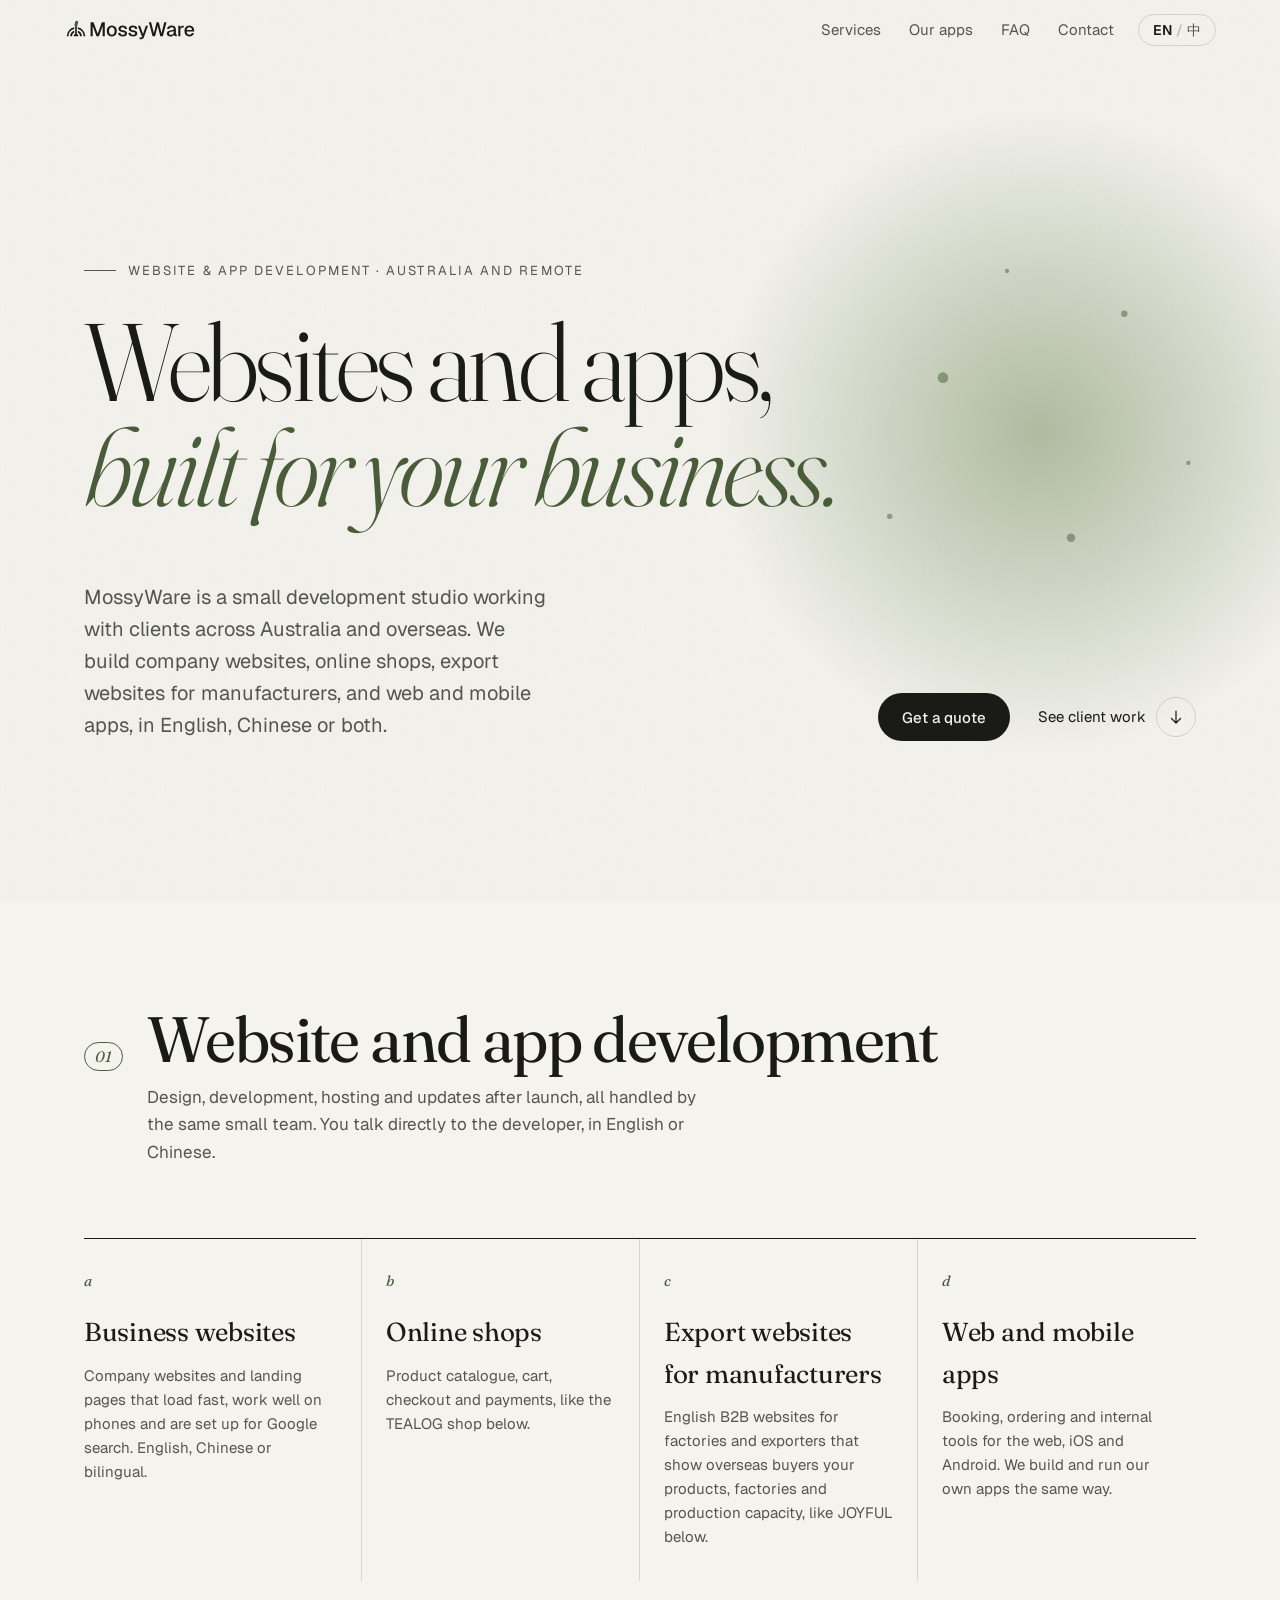
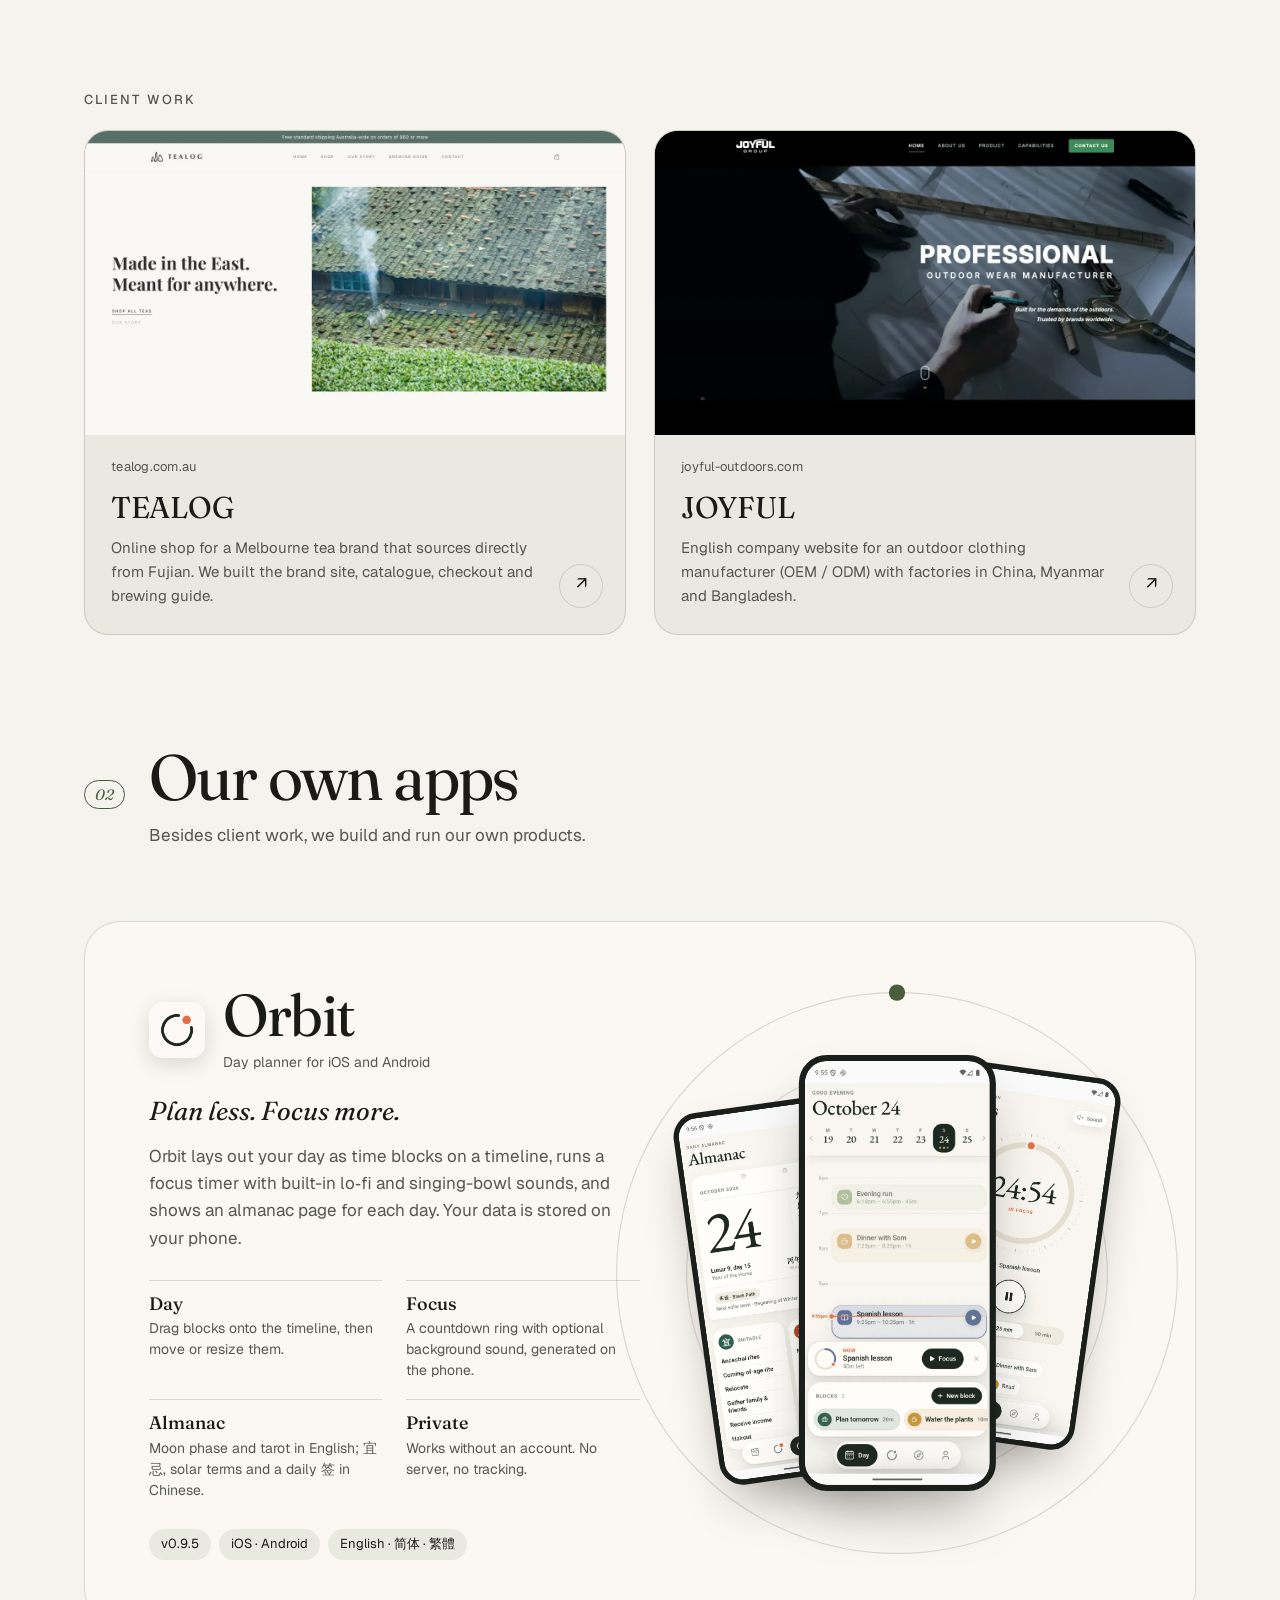
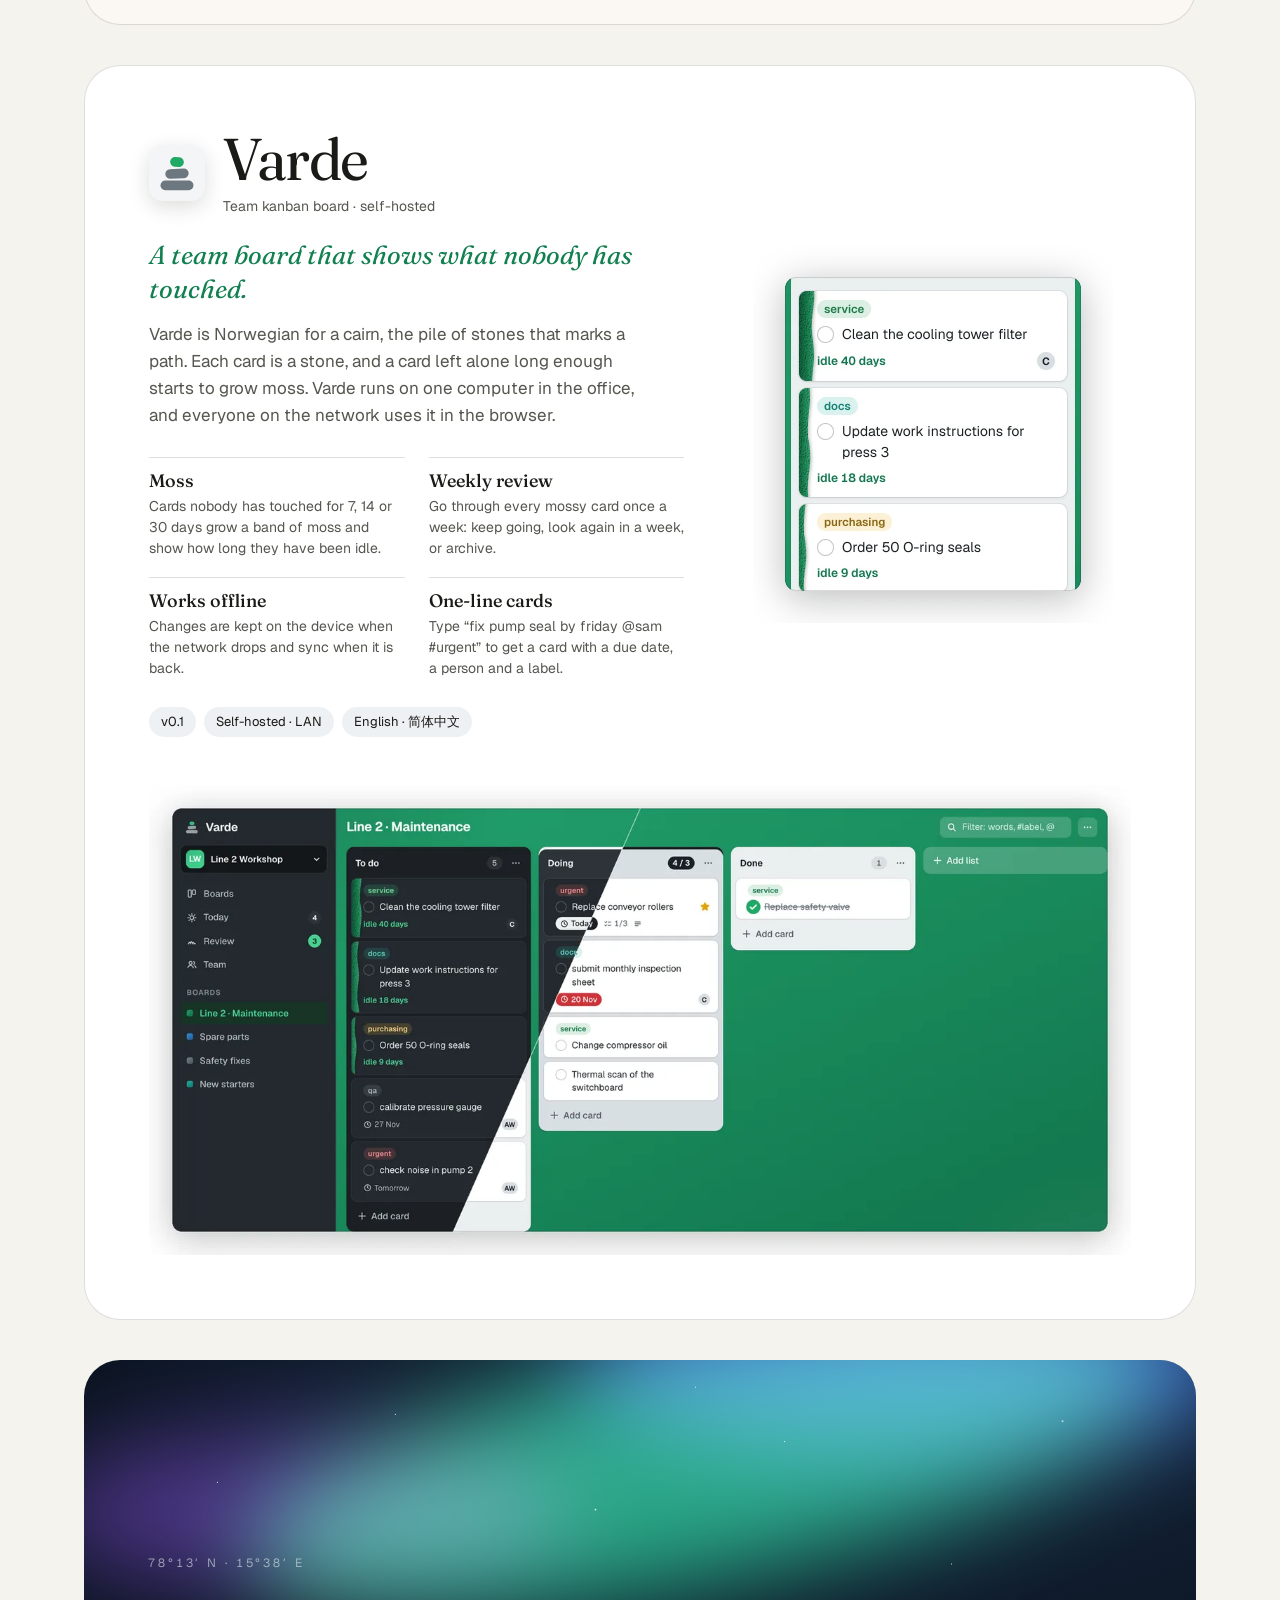
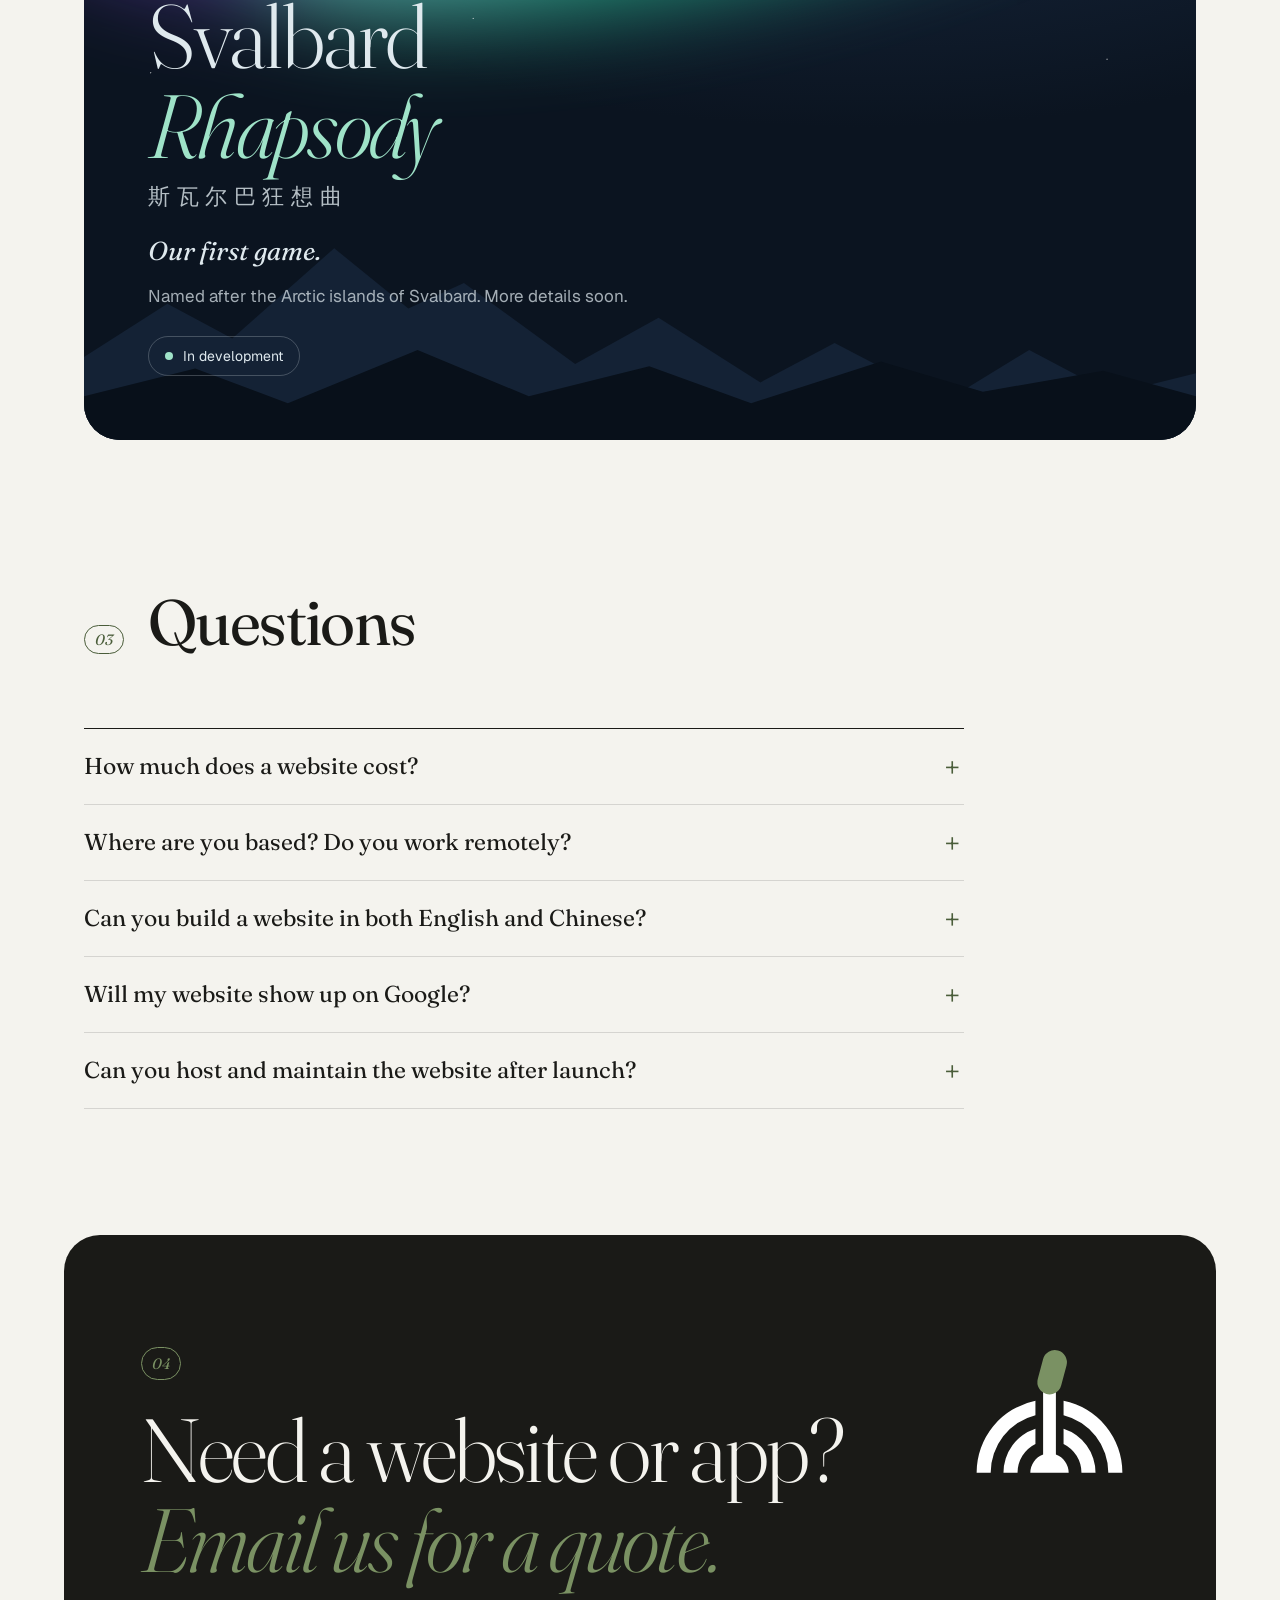
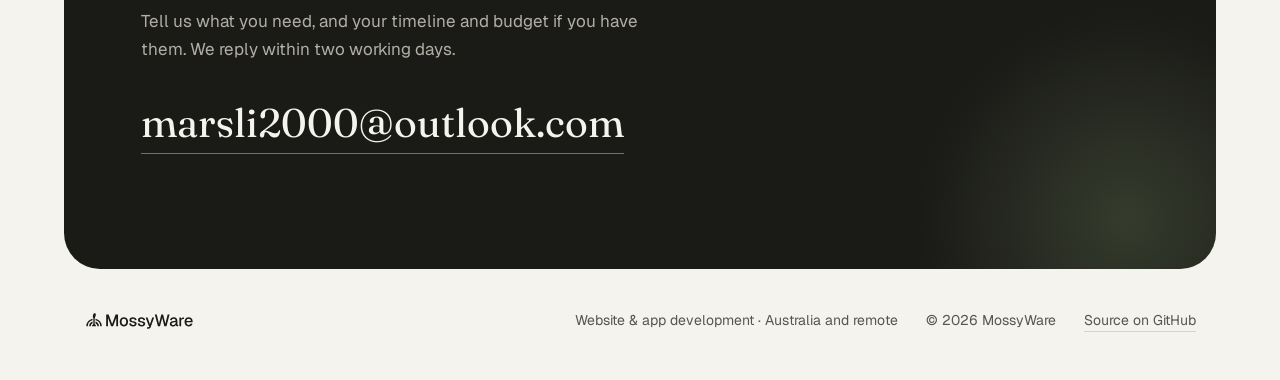
==== commit 3695c039: "Add Varde to the site and README Varde, the self-hosted team kanban board, joins Orbit and Svalbard " ====
--- a/index.html
+++ b/index.html
@@ -333,6 +333,32 @@
         </div>
       </article>
 
+      <!-- Varde -->
+      <article class="project varde reveal">
+        <div class="varde-top">
+          <div class="project-copy">
+            <div class="project-id">
+              <img class="varde-mark" src="assets/varde/mark.svg" width="56" height="56" alt="" />
+              <div>
+                <h3>Varde</h3>
+                <p class="tag">Team kanban board · self-hosted</p>
+              </div>
+            </div>
+            <p class="project-tagline">A team board that shows what nobody has touched.</p>
+            <p>Varde is Norwegian for a cairn, the pile of stones that marks a path. Each card is a stone, and a card left alone long enough starts to grow moss. Varde runs on one computer in the office, and everyone on the network uses it in the browser.</p>
+            <ul class="features">
+              <li><b>Moss</b><span>Cards nobody has touched for 7, 14 or 30 days grow a band of moss and show how long they have been idle.</span></li>
+              <li><b>Weekly review</b><span>Go through every mossy card once a week: keep going, look again in a week, or archive.</span></li>
+              <li><b>Works offline</b><span>Changes are kept on the device when the network drops and sync when it is back.</span></li>
+              <li><b>One-line cards</b><span>Type “fix pump seal by friday @sam #urgent” to get a card with a due date, a person and a label.</span></li>
+            </ul>
+            <p class="meta"><span>v0.1</span><span>Self-hosted · LAN</span><span>English · 简体中文</span></p>
+          </div>
+          <figure class="varde-moss"><img src="assets/varde/moss-en.webp" alt="Three Varde cards with moss bands, idle for 40, 18 and 9 days" loading="lazy" width="720" height="756" /></figure>
+        </div>
+        <figure class="varde-shot"><img src="assets/varde/hero-en.webp" alt="A Varde board in dark and light mode, with mossy cards and a list over its limit" loading="lazy" width="1400" height="670" /></figure>
+      </article>
+
       <!-- Svalbard Rhapsody -->
       <article class="project svalbard reveal">
         <div class="aurora" aria-hidden="true"><i></i><i></i><i></i></div>
--- a/styles.css
+++ b/styles.css
@@ -226,6 +226,24 @@
 .orbit:hover .ph-l { transform: translate(-12px, -46%) rotate(-11deg) scale(0.86); }
 .orbit:hover .ph-r { transform: translate(12px, -54%) rotate(11deg) scale(0.86); }
 .orbit:hover .ph-c { transform: translate(-50%, -52%); }
+
+/* Varde: porcelain, stone and moss, after the app's own materials */
+.varde {
+  --varde-moss: #128050;
+  background: #ffffff;
+  border: 1px solid var(--line);
+  padding: clamp(28px, 5vw, 64px);
+}
+.varde-top { display: grid; grid-template-columns: 1.15fr 0.85fr; gap: clamp(24px, 4vw, 56px); align-items: center; }
+.varde .project-copy > p:not(.project-tagline):not(.meta) { color: var(--ink-soft); max-width: 46ch; }
+.varde .project-tagline { color: var(--varde-moss); }
+.varde .features b { color: var(--ink); }
+.varde .meta span { background: #eef1f3; }
+.varde-mark { border-radius: 14px; background: #f3f5f6; padding: 6px; }
+.varde-moss { margin: 0; justify-self: center; max-width: 360px; }
+.varde-moss img { width: 100%; height: auto; }
+.varde-shot { margin: clamp(28px, 4vw, 48px) 0 0; }
+.varde-shot img { width: 100%; height: auto; border-radius: 12px; }
 
 /* Svalbard Rhapsody */
 .svalbard {
@@ -388,6 +406,8 @@
 /* ---------- responsive ---------- */
 @media (max-width: 960px) {
   .orbit { grid-template-columns: 1fr; }
+  .varde-top { grid-template-columns: 1fr; }
+  .varde-moss { max-width: 260px; }
   .orbit-stage { min-height: 460px; }
   .services { grid-template-columns: 1fr 1fr; }
   .services li:nth-child(2) { border-right: 0; }
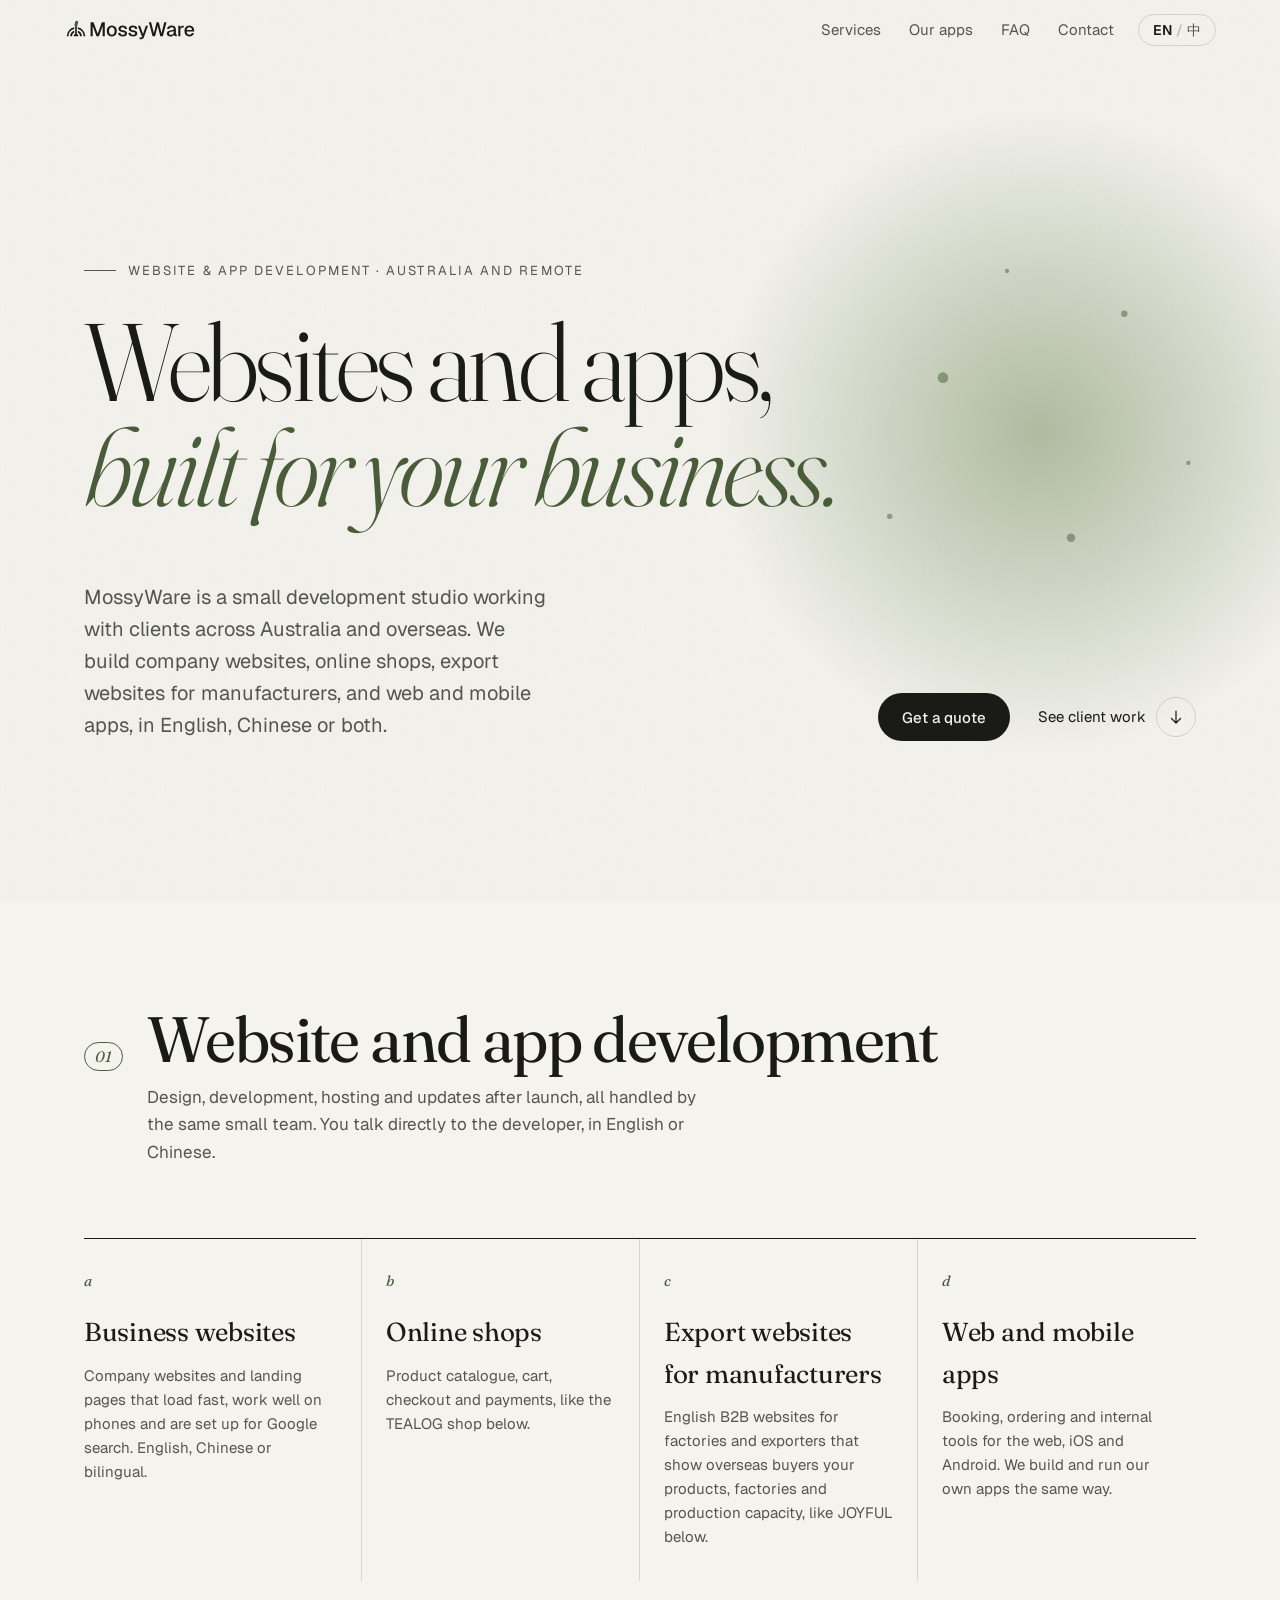
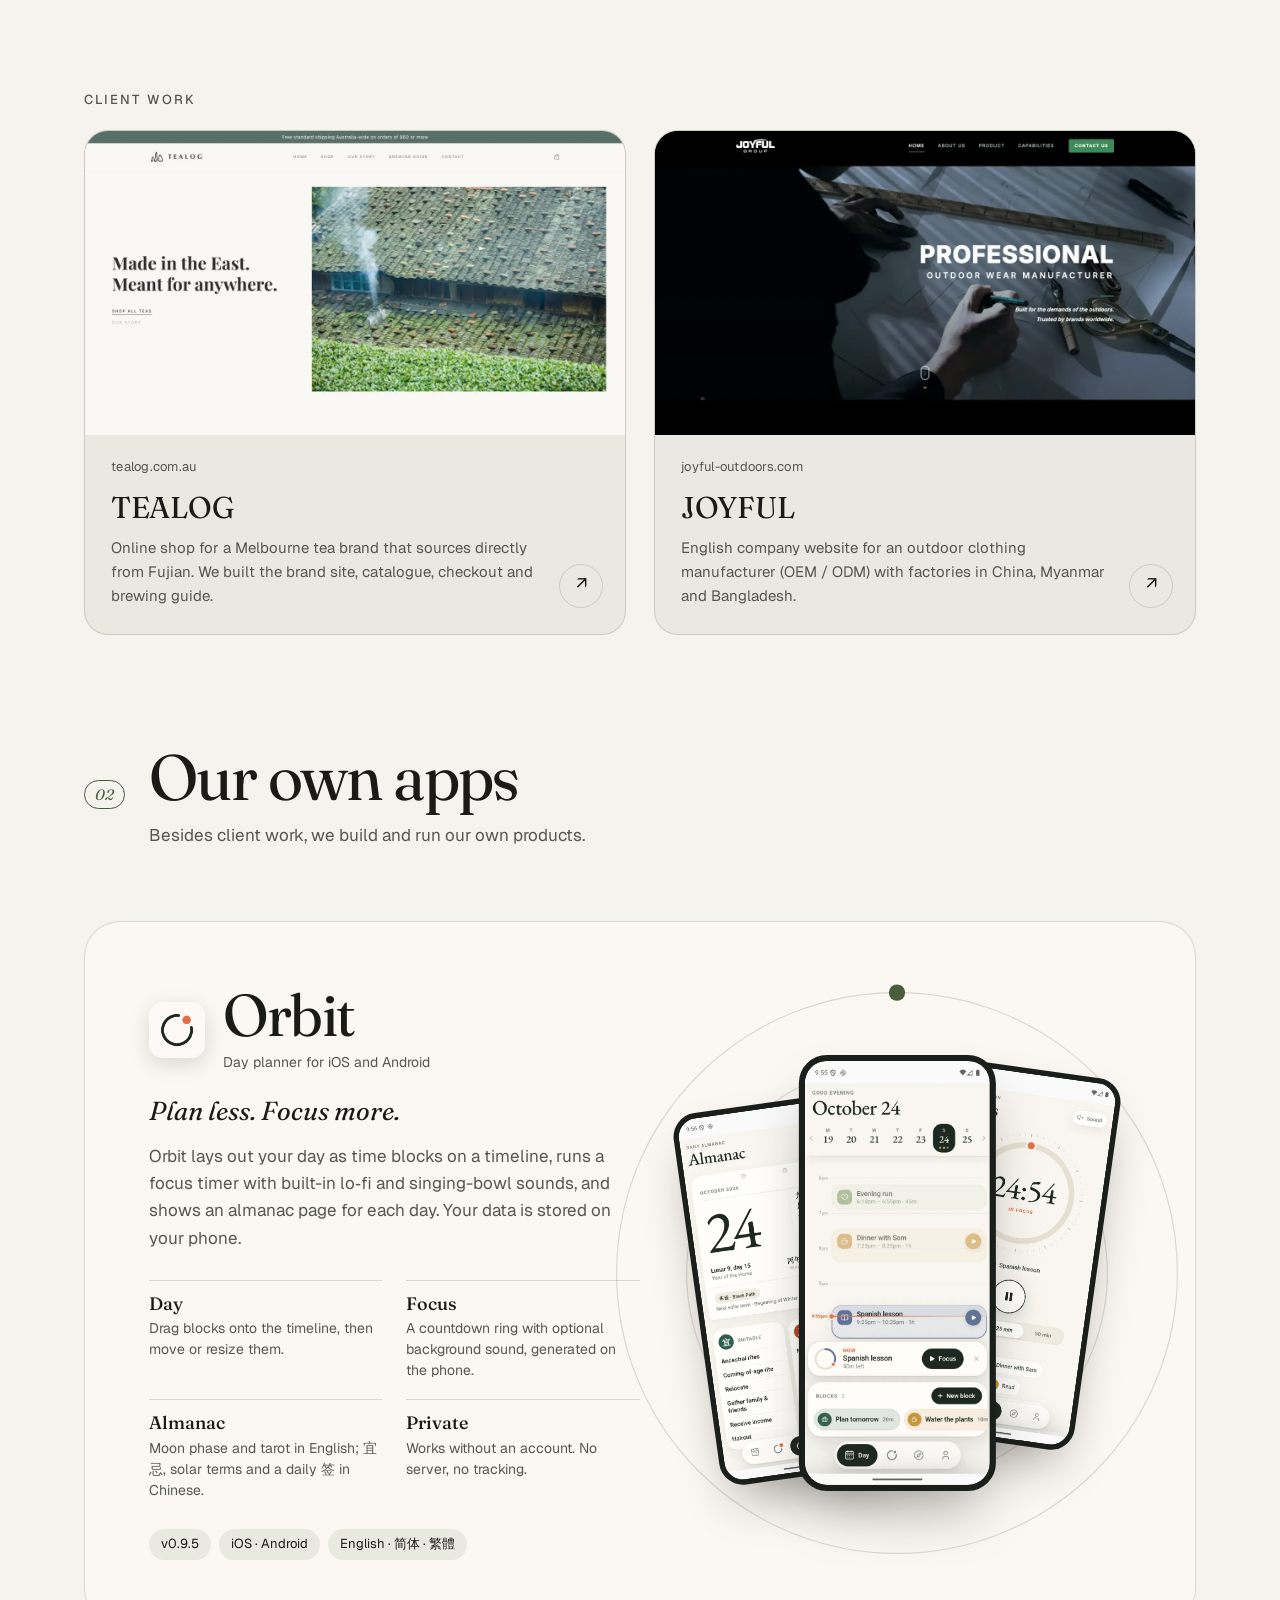
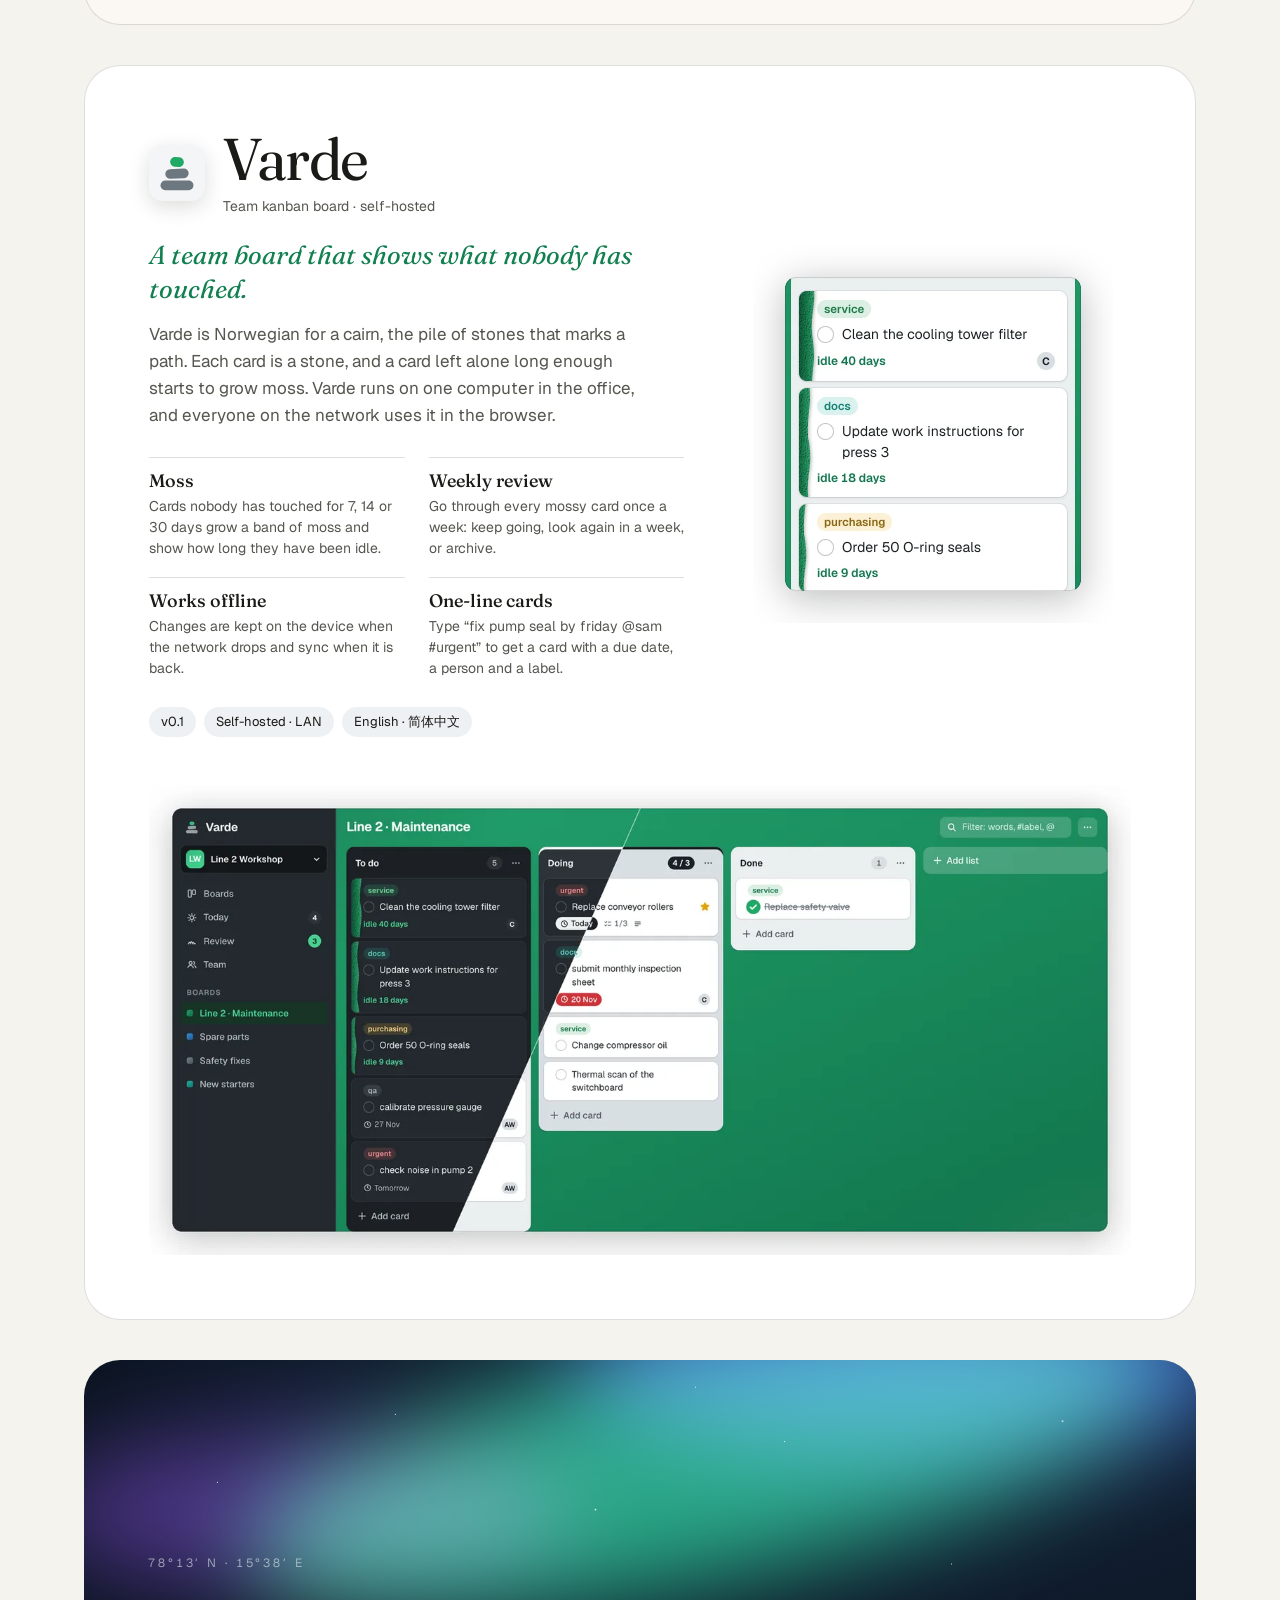
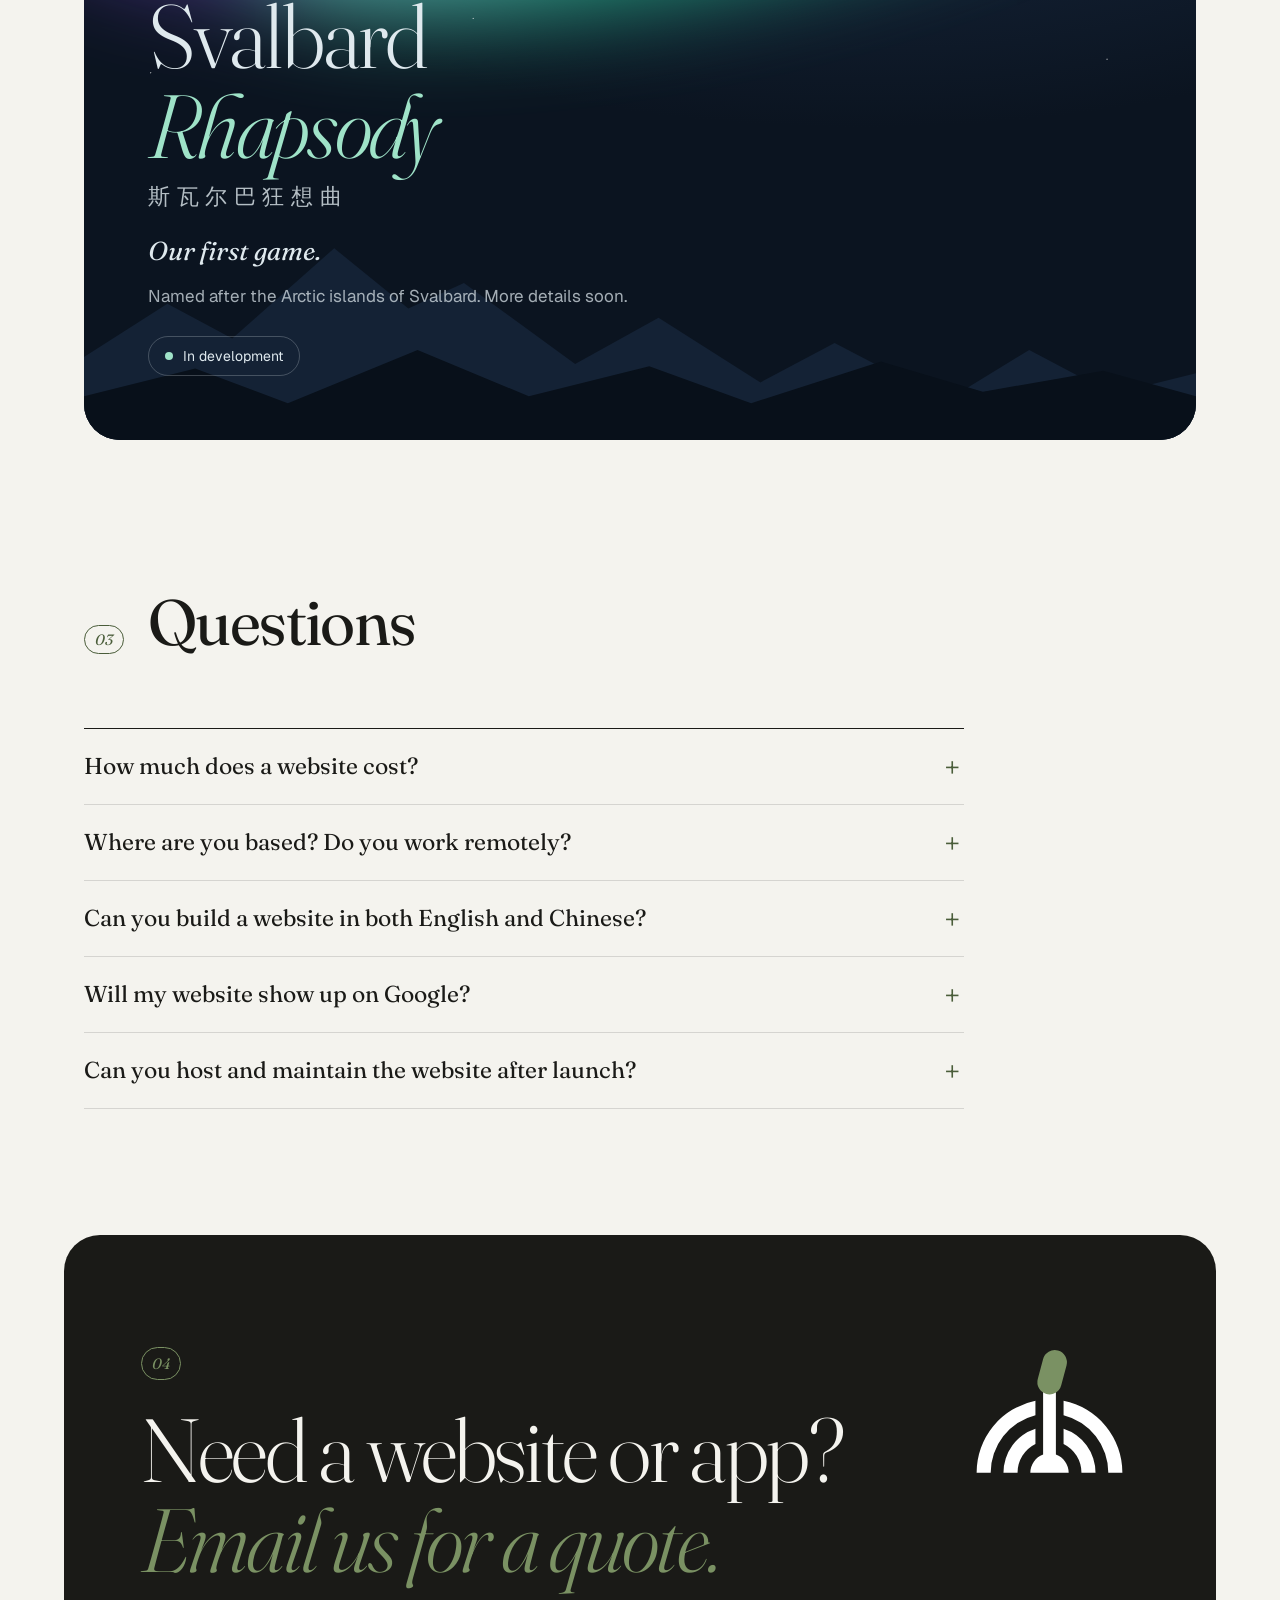
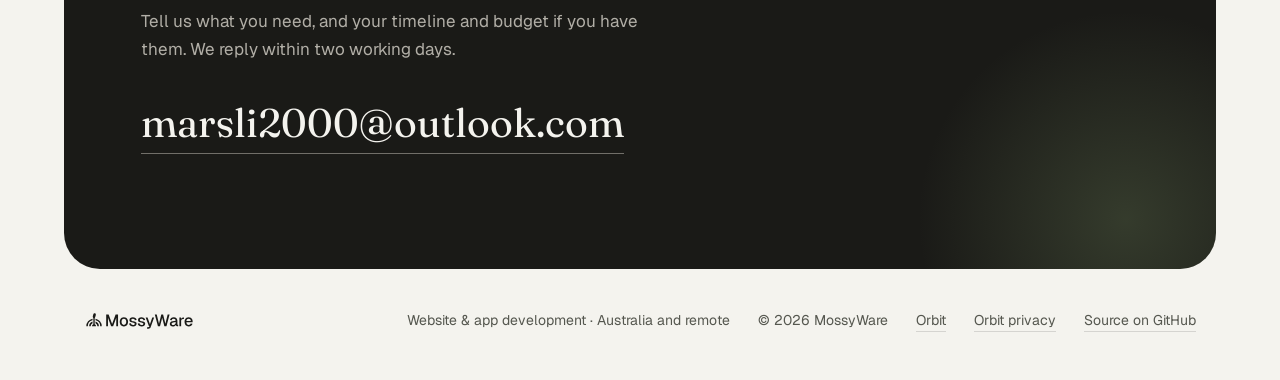
==== commit 3a28bcbf: "Add Orbit support and privacy pages. Publish /orbit and /orbit/privacy for the App Store marketing a" ====
--- a/index.html
+++ b/index.html
@@ -410,6 +410,8 @@
     <img src="brand/svg/horizontal-mono.svg" alt="MossyWare" width="112" height="20" />
     <span>Website &amp; app development · Australia and remote</span>
     <span>© <span id="year">2026</span> MossyWare</span>
+    <a href="orbit/">Orbit</a>
+    <a href="orbit/privacy/">Orbit privacy</a>
     <a href="https://github.com/MarsOriginal/MossyWare" target="_blank" rel="noopener">Source on GitHub</a>
   </footer>
 
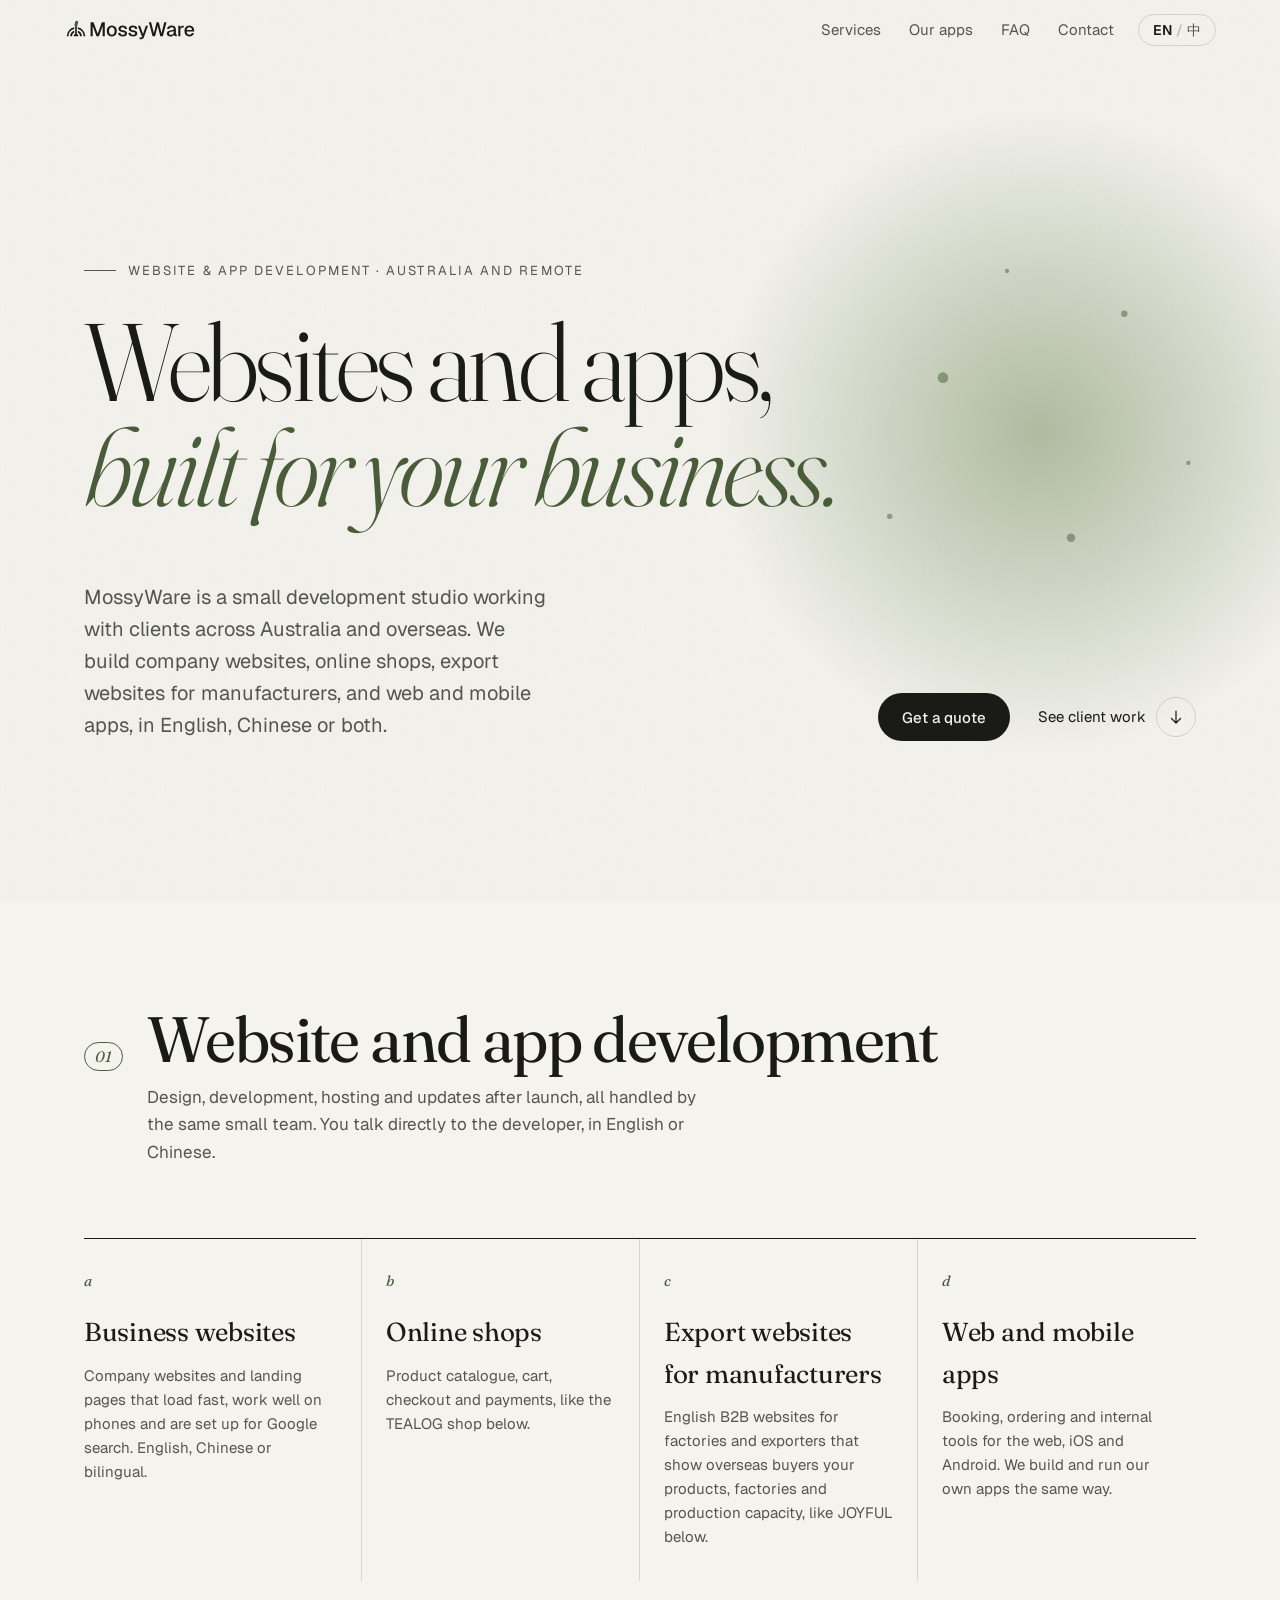
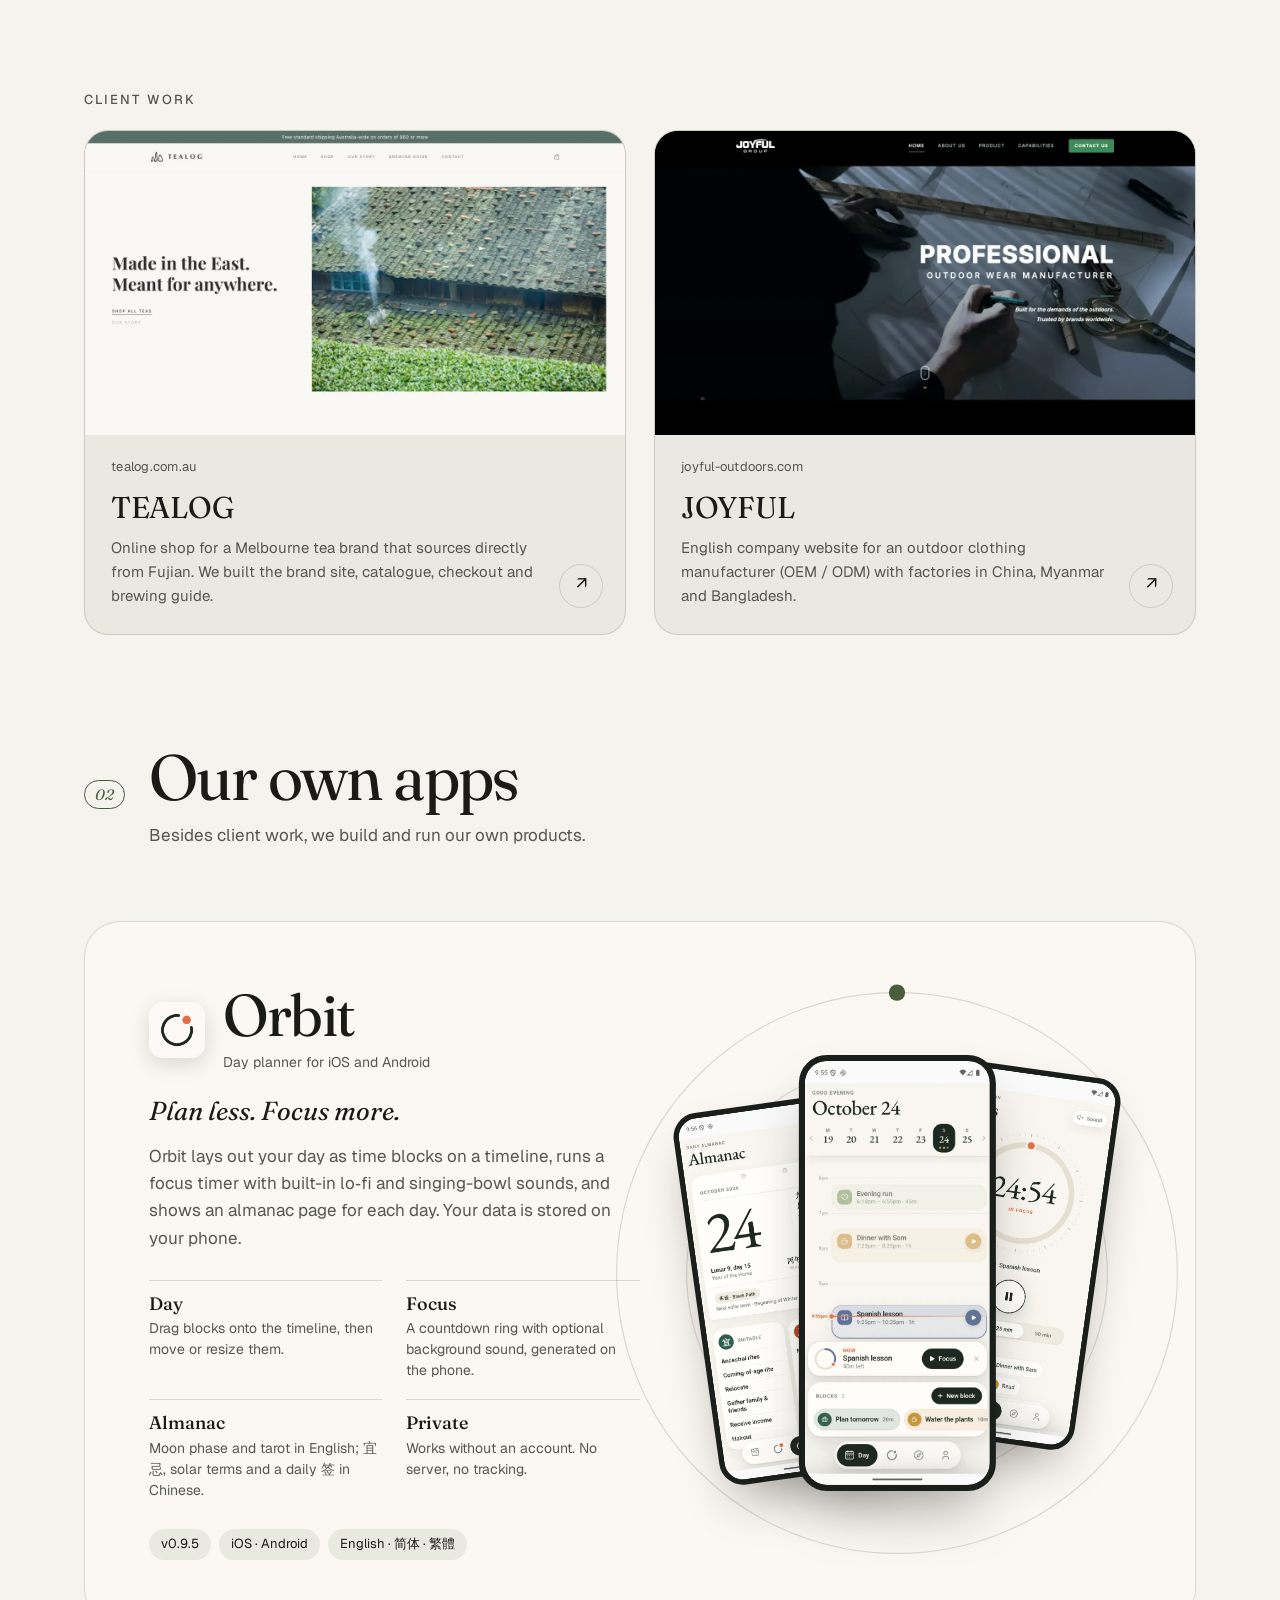
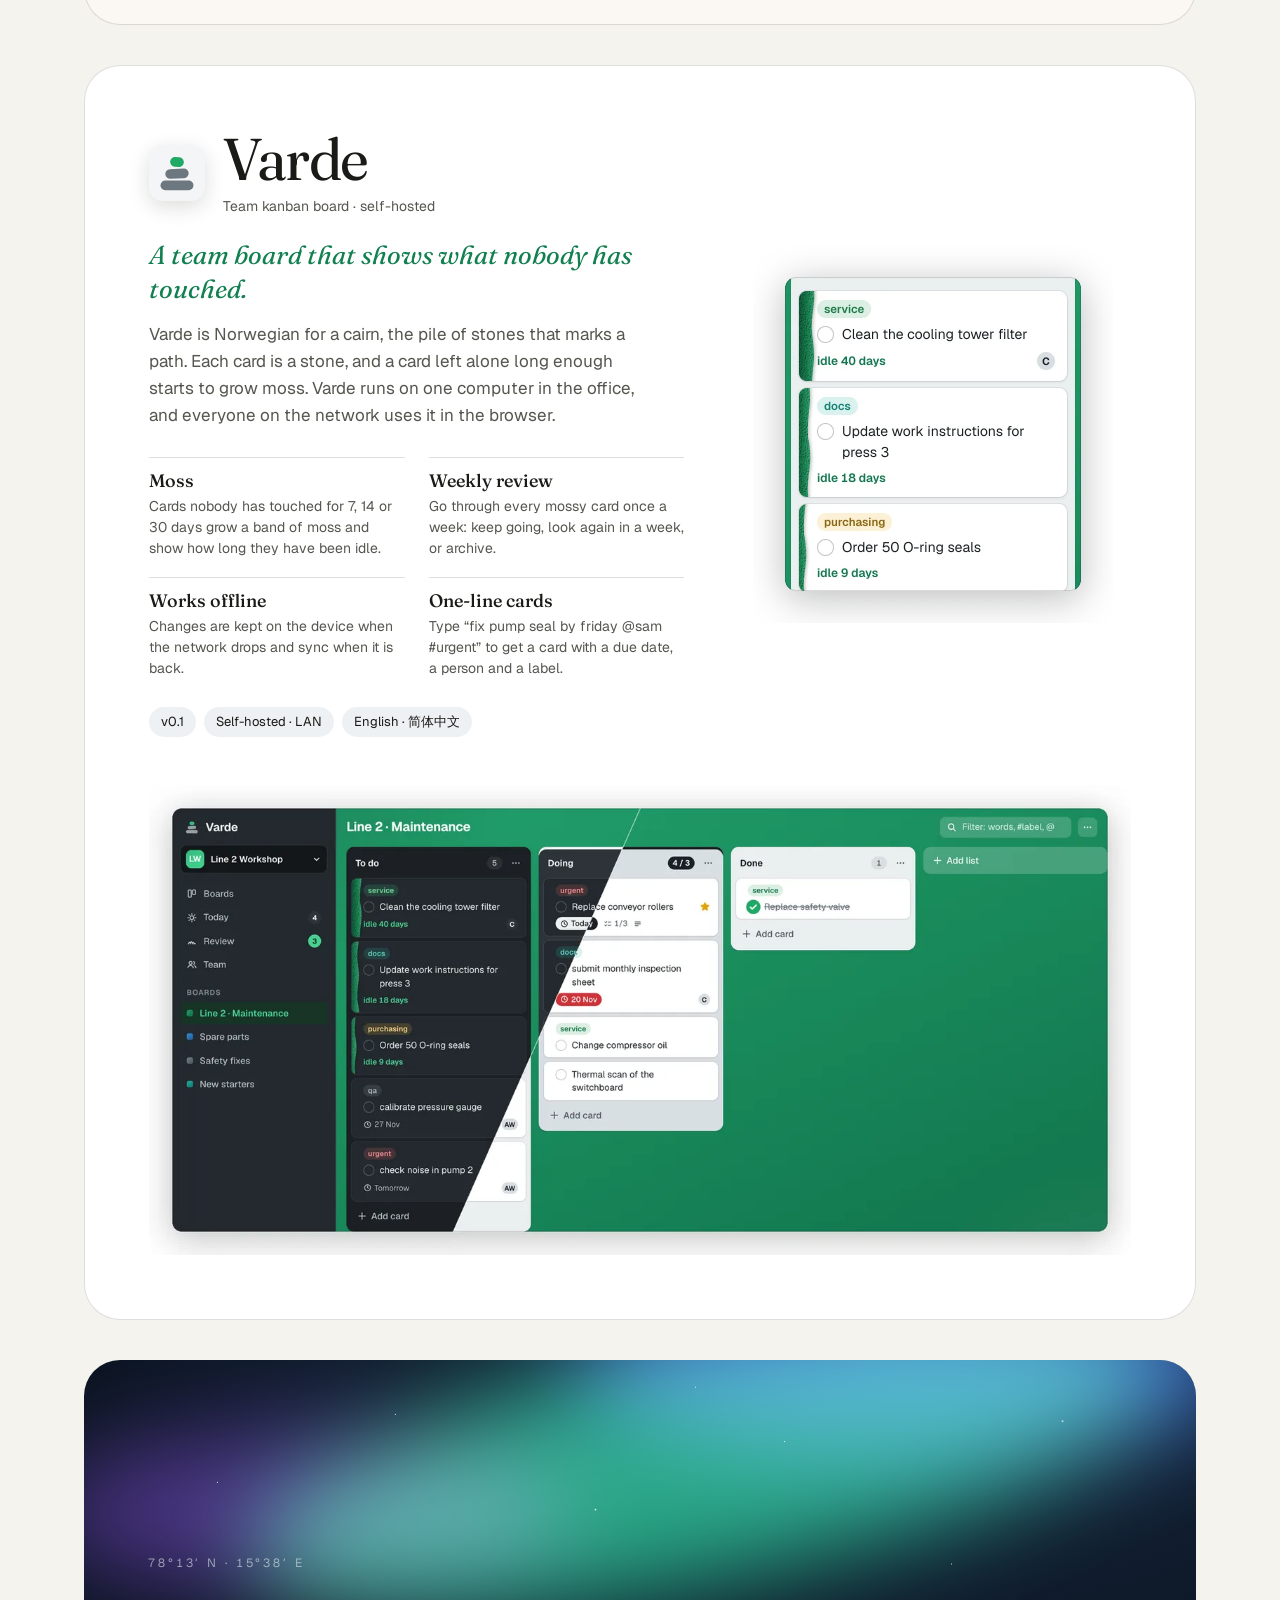
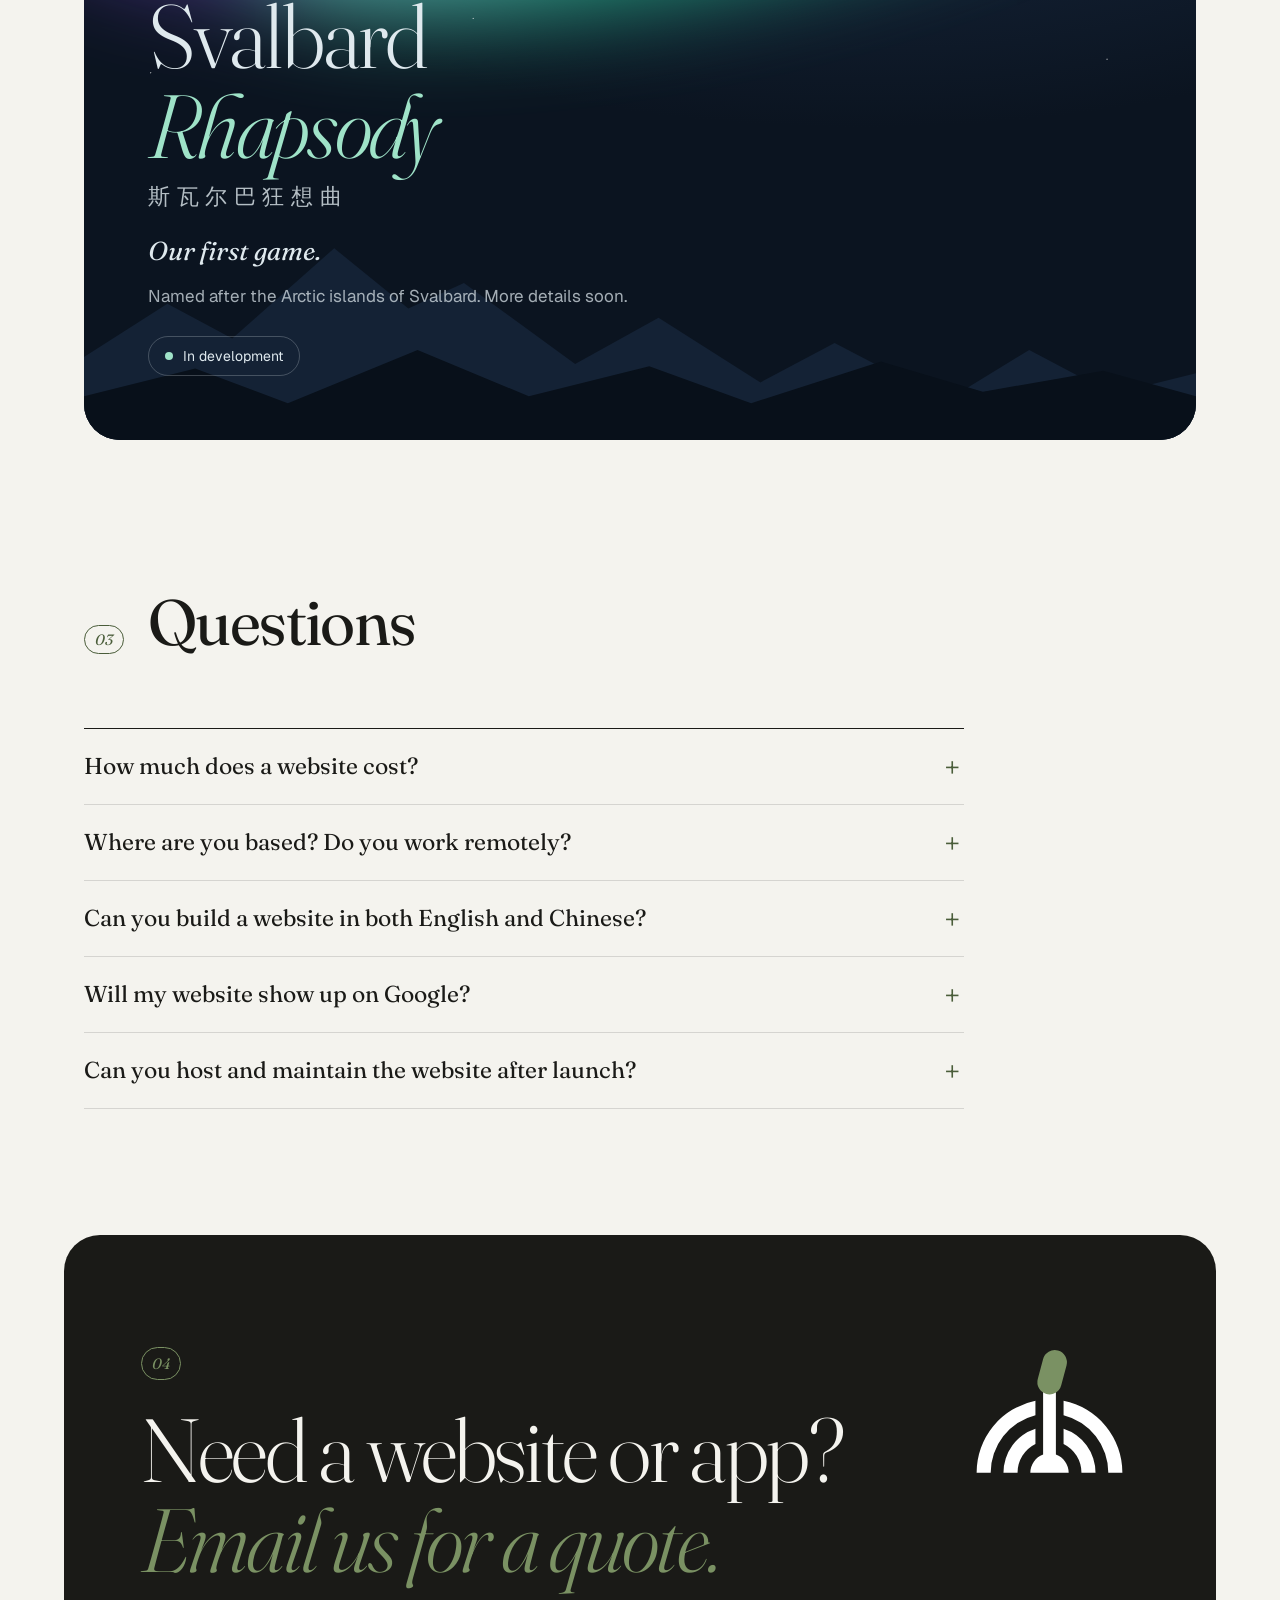
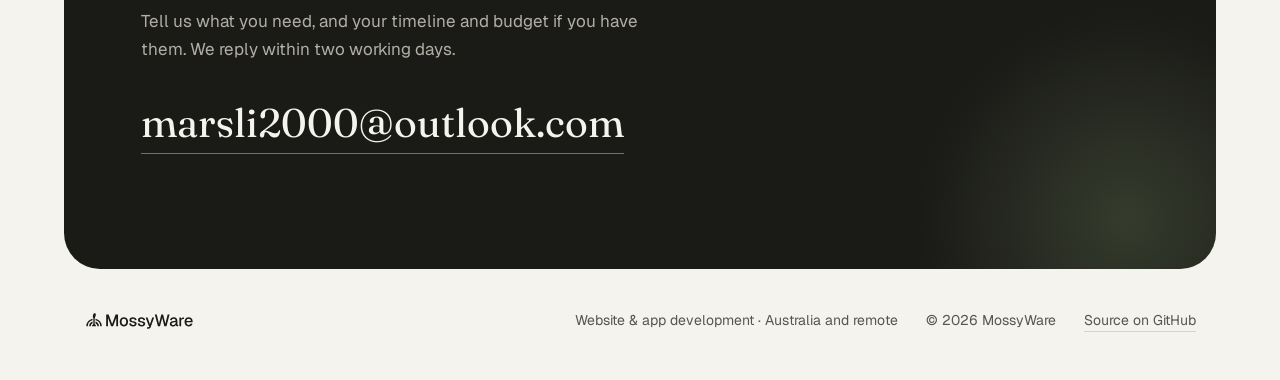
==== commit db151059: "Keep the Orbit pages off the homepage. Drop the footer links and the sitemap and build edits so this" ====
--- a/index.html
+++ b/index.html
@@ -410,8 +410,6 @@
     <img src="brand/svg/horizontal-mono.svg" alt="MossyWare" width="112" height="20" />
     <span>Website &amp; app development · Australia and remote</span>
     <span>© <span id="year">2026</span> MossyWare</span>
-    <a href="orbit/">Orbit</a>
-    <a href="orbit/privacy/">Orbit privacy</a>
     <a href="https://github.com/MarsOriginal/MossyWare" target="_blank" rel="noopener">Source on GitHub</a>
   </footer>
 
